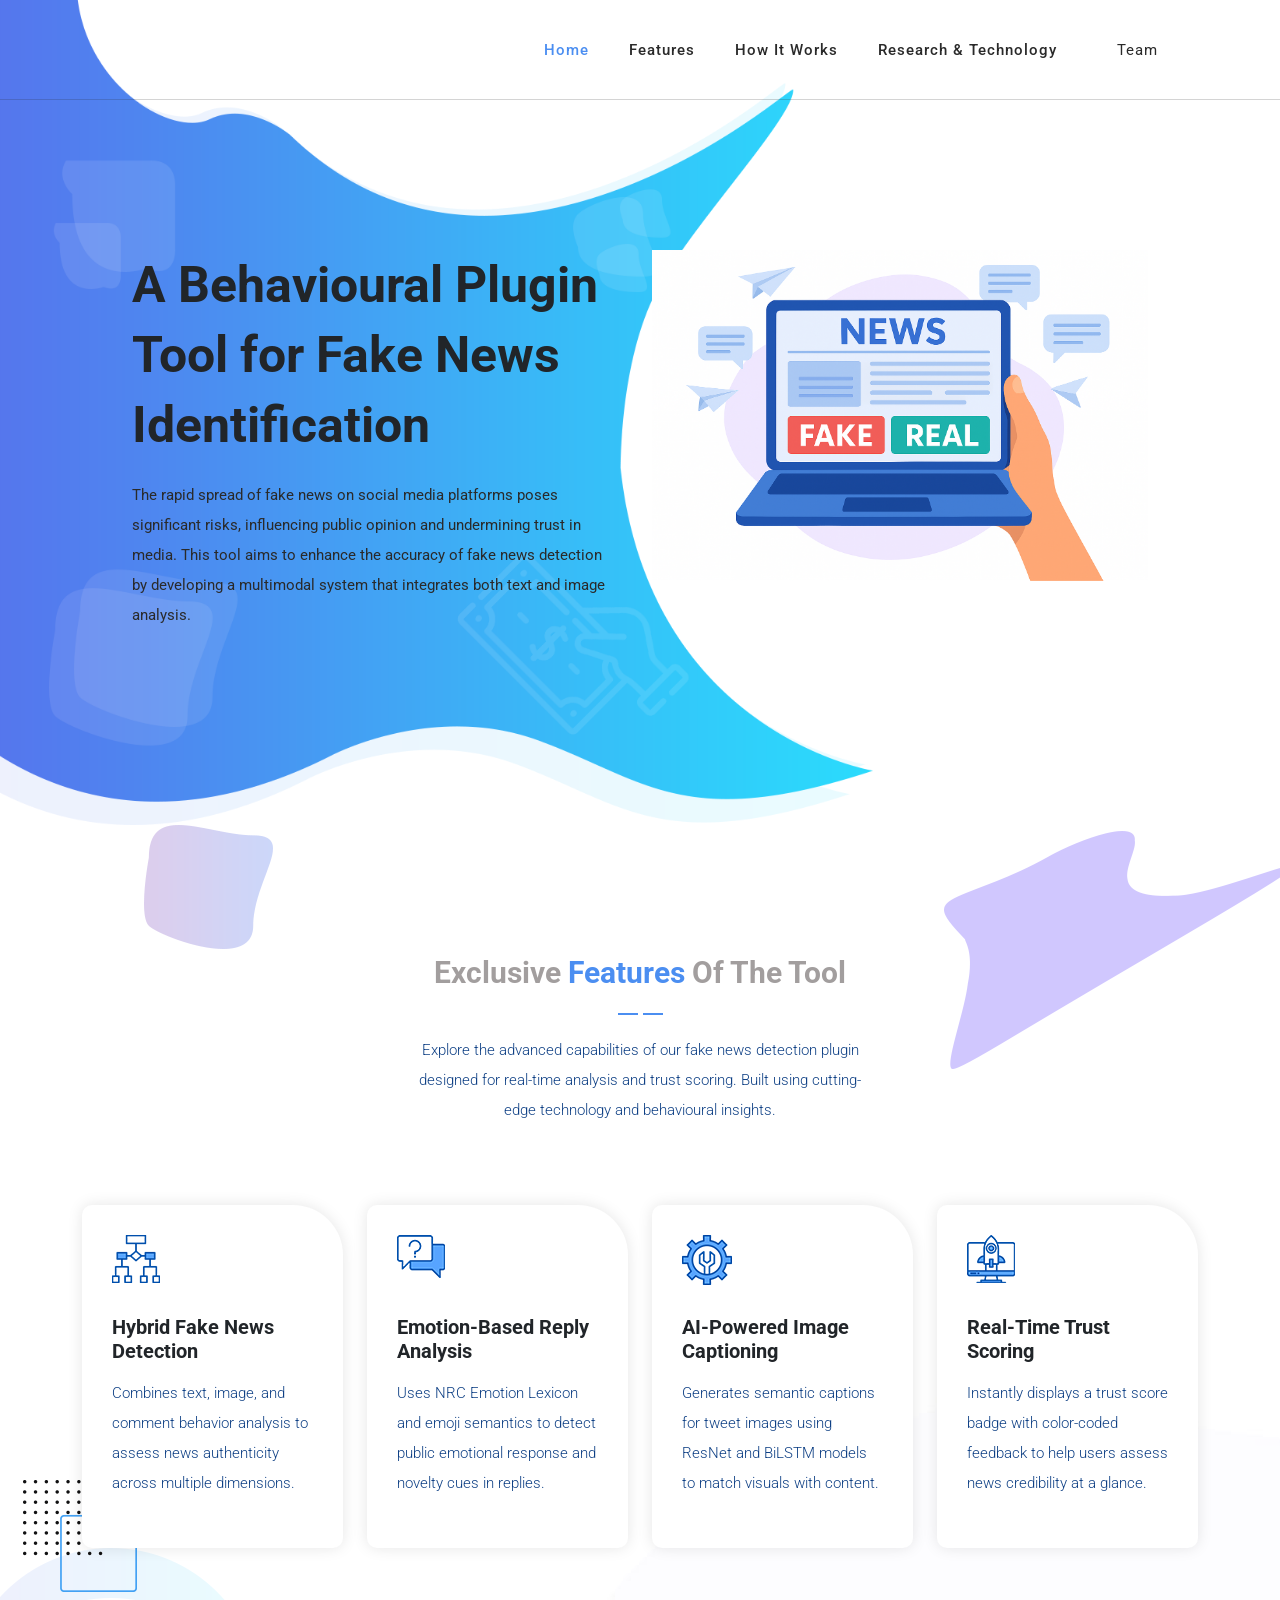
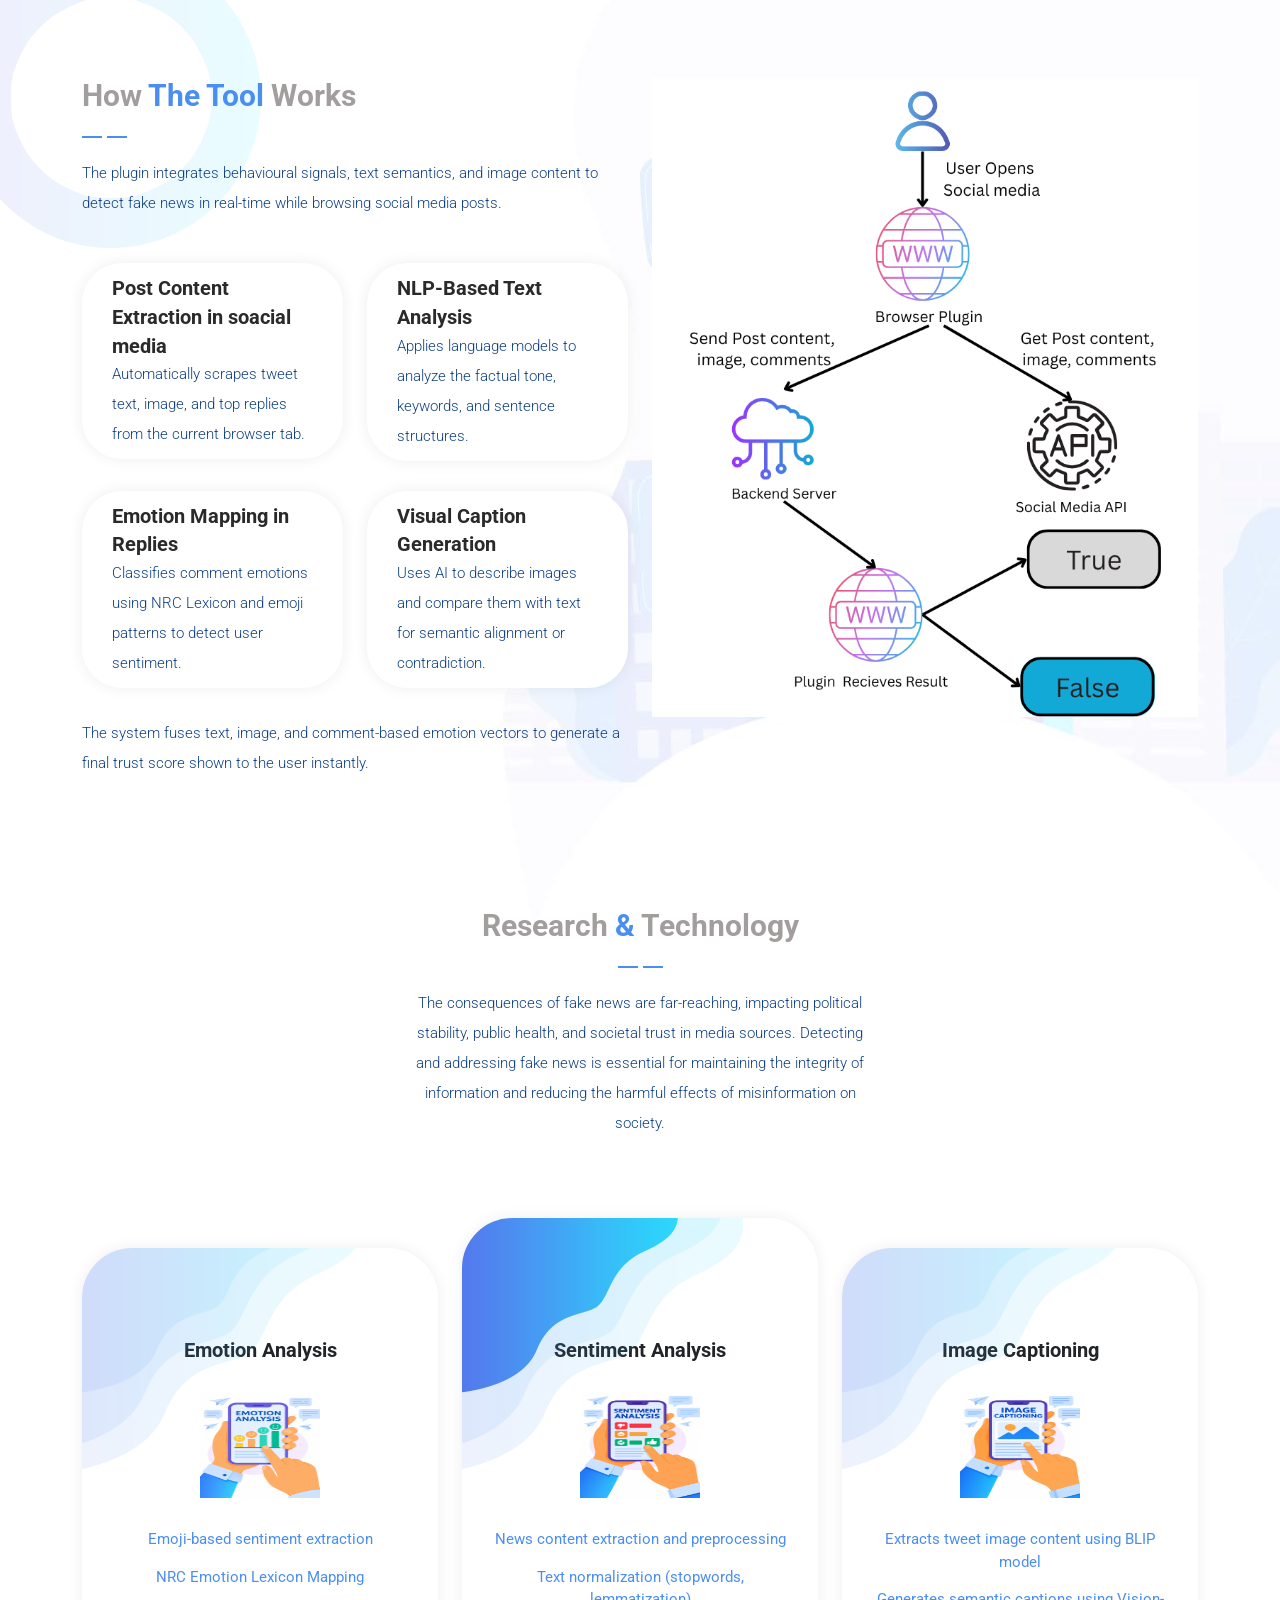
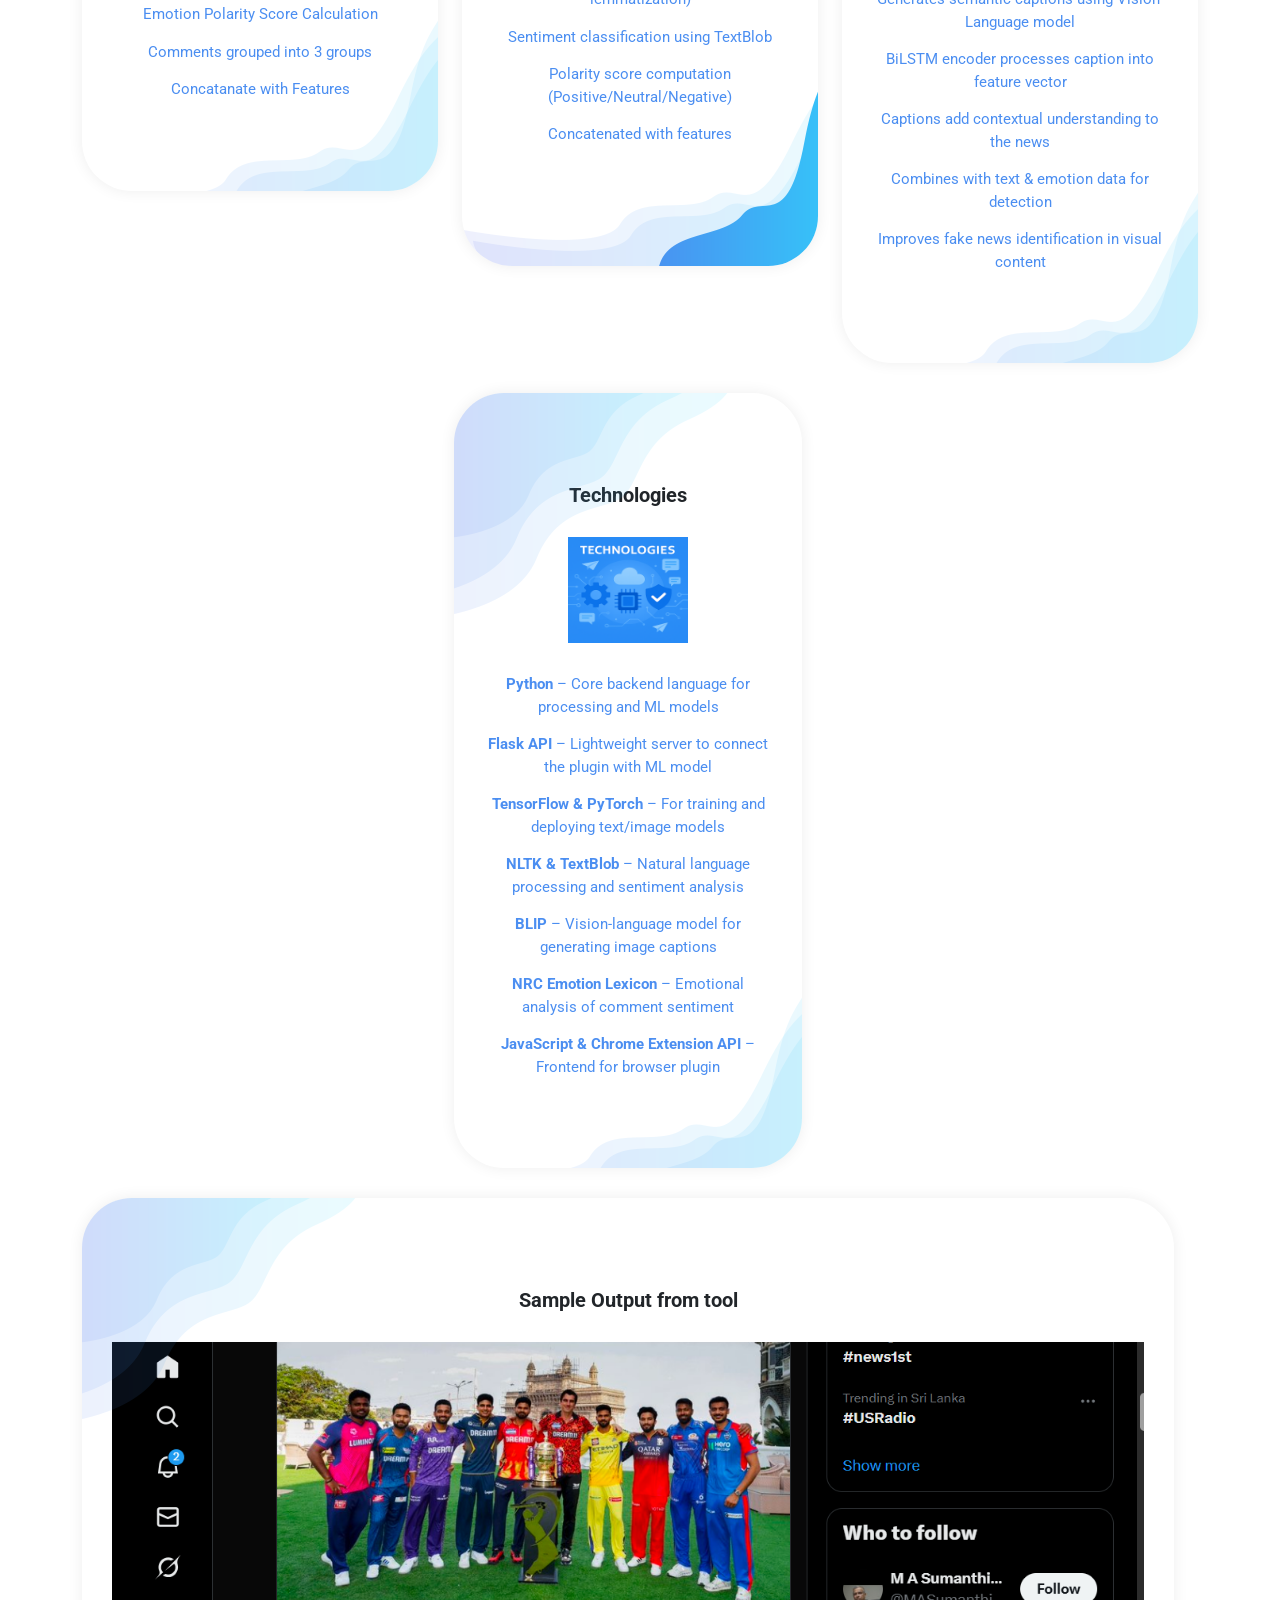
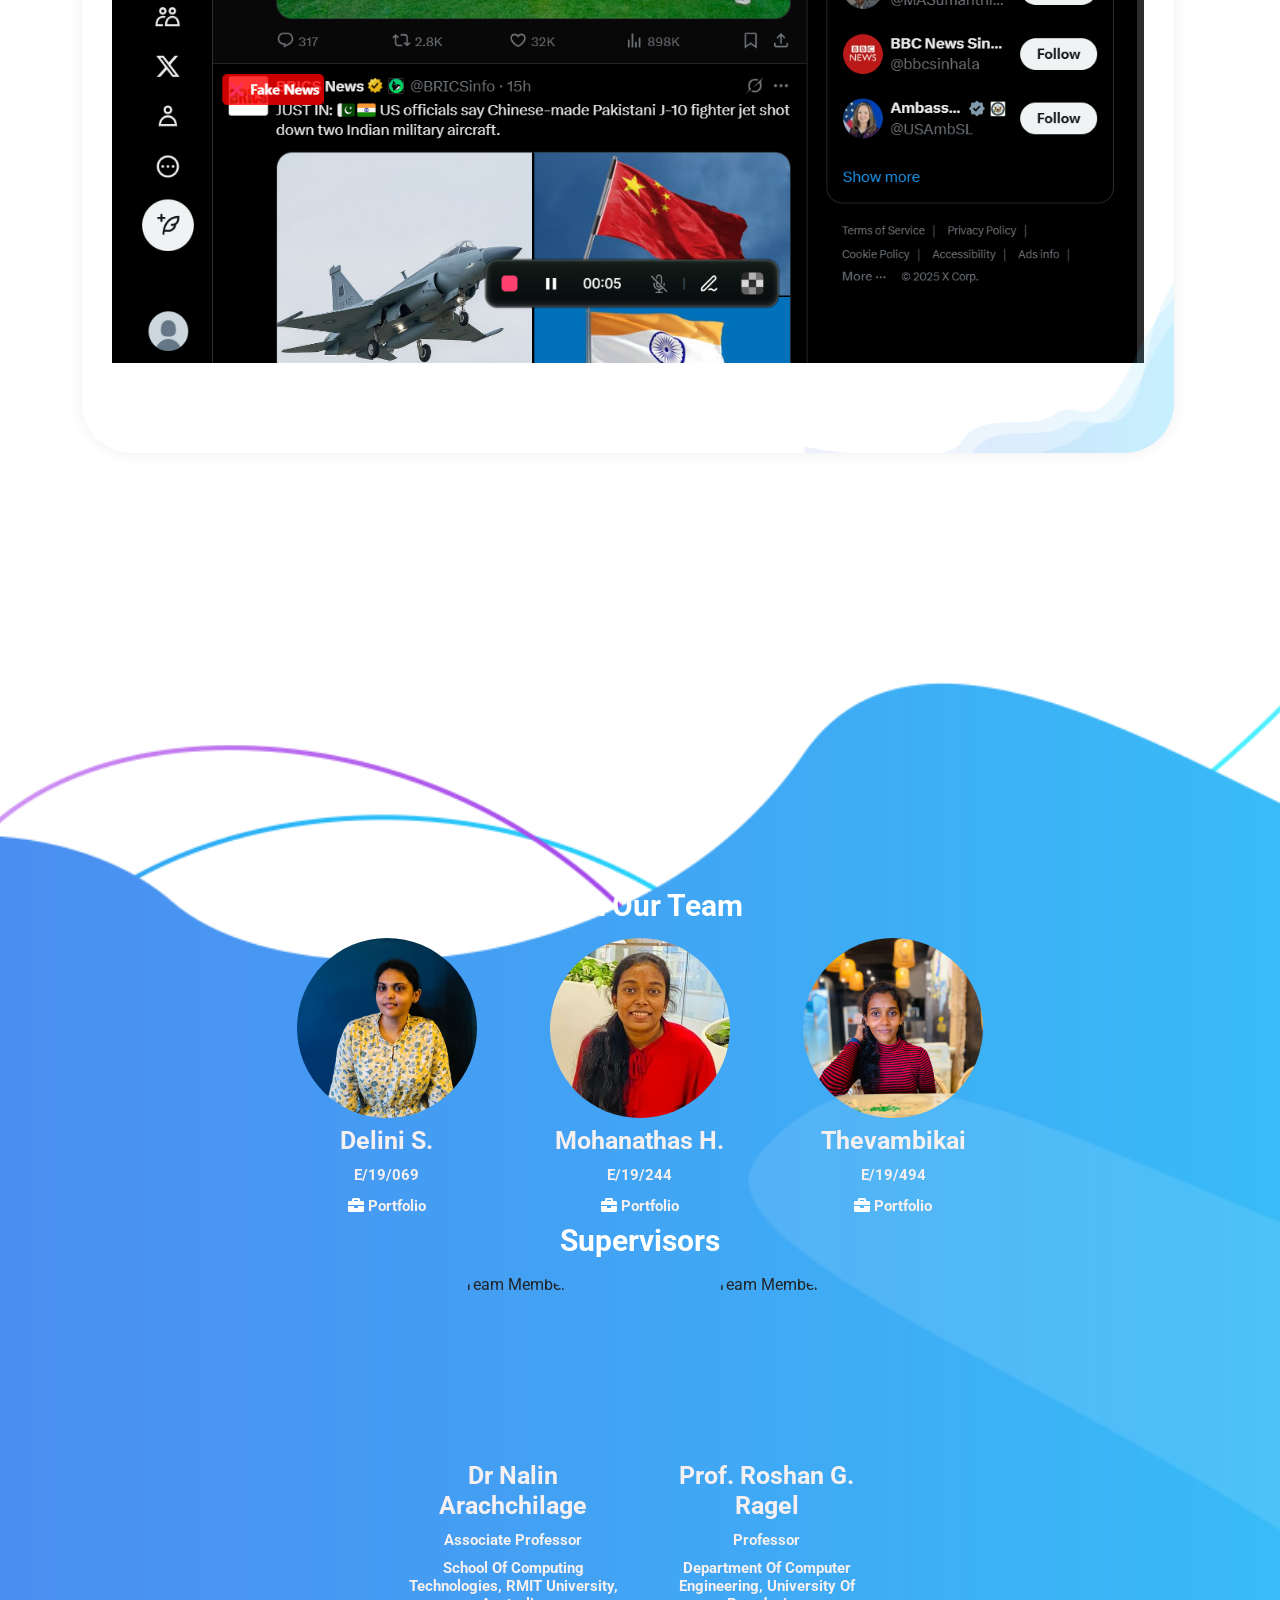
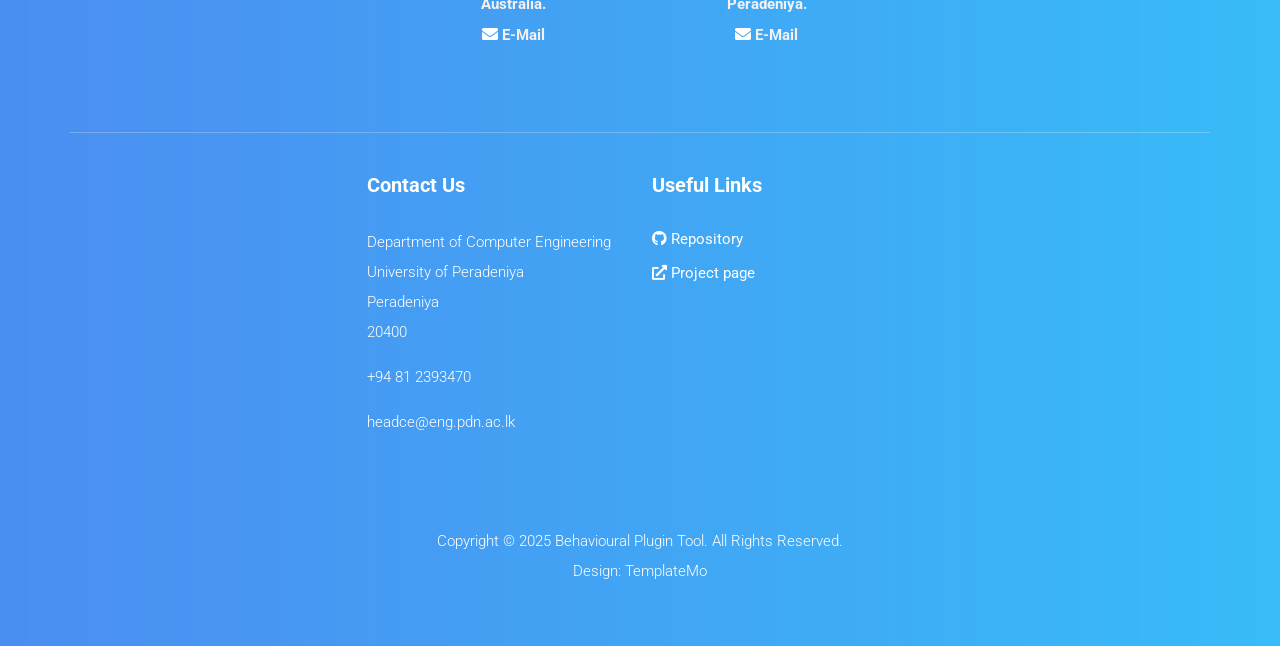
==== docs/index.html @ 7616ca50 "Update index.html" ====
<!DOCTYPE html>
<html lang="en">

<head>

  <meta charset="UTF-8">
  <meta name="viewport" content="width=device-width, initial-scale=1, shrink-to-fit=no">
  <meta name="description" content="">
  <meta name="author" content="">
  <link rel="preconnect" href="https://fonts.googleapis.com">
  <link rel="preconnect" href="https://fonts.gstatic.com" crossorigin>
  <link href="https://fonts.googleapis.com/css2?family=Roboto:wght@100;300;400;500;700;900&display=swap"
    rel="stylesheet">

  <title>Behavioural Plugin Tool</title>

  <!-- Bootstrap core CSS -->
  <link href="vendor/bootstrap/css/bootstrap.min.css" rel="stylesheet">

 

  <!-- Additional CSS Files -->
  <link rel="stylesheet" href="https://use.fontawesome.com/releases/v5.8.1/css/all.css"
    integrity="sha384-50oBUHEmvpQ+1lW4y57PTFmhCaXp0ML5d60M1M7uH2+nqUivzIebhndOJK28anvf" crossorigin="anonymous">
  <link rel="stylesheet" href="assets/css/templatemo-chain-app-dev.css">
  <link rel="stylesheet" href="assets/css/animated.css">
  <link rel="stylesheet" href="assets/css/owl.css">

</head>

<body>

  <!-- ***** Preloader Start ***** -->
  <div id="js-preloader" class="js-preloader">
    <div class="preloader-inner">
      <span class="dot"></span>
      <div class="dots">
        <span></span>
        <span></span>
        <span></span>
      </div>
    </div>
  </div>
  <!-- ***** Preloader End ***** -->

  <!-- ***** Header Area Start ***** -->
  <header class="header-area header-sticky wow slideInDown" data-wow-duration="0.75s" data-wow-delay="0s">
    <div class="container">
      <div class="row">
        <div class="col-12">
          <nav class="main-nav">

            <ul class="nav">
              <li class="scroll-to-section"><a href="#top" class="active">Home</a></li>
              <li class="scroll-to-section"><a href="#services">Features</a></li>
              <li class="scroll-to-section"><a href="#about">How It Works</a></li>
              <li class="scroll-to-section"><a href="#pricing">Research & Technology</a></li>
              <li class="scroll-to-section"><a href="#newsletter">Team</a></li>
              <!-- <li><div class="gradient-button"><a id="modal_trigger" href="#modal"><i class="fa fa-sign-in-alt"></i> Sign In Now</a></div></li>  -->
            </ul>
            <a class='menu-trigger'>
              <span>Menu</span>
            </a>
            <!-- ***** Menu End ***** -->
          </nav>
        </div>
      </div>
    </div>
  </header>
  <!-- ***** Header Area End ***** -->

  <div id="modal" class="popupContainer" style="display:none;">
    <div class="popupHeader">
      <span class="header_title">Login</span>
      <span class="modal_close"><i class="fa fa-times"></i></span>
    </div>

    <section class="popupBody">
      <!-- Social Login -->
      <div class="social_login">
        <div class="">
          <a href="#" class="social_box fb">
            <span class="icon"><i class="fab fa-facebook"></i></span>
            <span class="icon_title">Connect with Facebook</span>

          </a>

          <a href="#" class="social_box google">
            <span class="icon"><i class="fab fa-google-plus"></i></span>
            <span class="icon_title">Connect with Google</span>
          </a>
        </div>

        <div class="centeredText">
          <span>Or use your Email address</span>
        </div>

        <div class="action_btns">
          <div class="one_half"><a href="#" id="login_form" class="btn">Login</a></div>
          <div class="one_half last"><a href="#" id="register_form" class="btn">Sign up</a></div>
        </div>
      </div>

      <!-- Username & Password Login form -->
      <div class="user_login">
        <form>
          <label>Email / Username</label>
          <input type="text" />
          <br />

          <label>Password</label>
          <input type="password" />
          <br />

          <div class="checkbox">
            <input id="remember" type="checkbox" />
            <label for="remember">Remember me on this computer</label>
          </div>

          <div class="action_btns">
            <div class="one_half"><a href="#" class="btn back_btn"><i class="fa fa-angle-double-left"></i> Back</a>
            </div>
            <div class="one_half last"><a href="#" class="btn btn_red">Login</a></div>
          </div>
        </form>

        <a href="#" class="forgot_password">Forgot password?</a>
      </div>

      <!-- Register Form -->
      <div class="user_register">
        <form>
          <label>Full Name</label>
          <input type="text" />
          <br />

          <label>Email Address</label>
          <input type="email" />
          <br />

          <label>Password</label>
          <input type="password" />
          <br />

          <div class="checkbox">
            <input id="send_updates" type="checkbox" />
            <label for="send_updates">Send me occasional email updates</label>
          </div>

          <div class="action_btns">
            <div class="one_half"><a href="#" class="btn back_btn"><i class="fa fa-angle-double-left"></i> Back</a>
            </div>
            <div class="one_half last"><a href="#" class="btn btn_red">Register</a></div>
          </div>
        </form>
      </div>
    </section>
  </div>

  <div class="main-banner wow fadeIn" id="top" data-wow-duration="1s" data-wow-delay="0.5s">
    <div class="container">
      <div class="row">
        <div class="col-lg-12">
          <div class="row">
            <div class="col-lg-6 align-self-center">
              <div class="left-content show-up header-text wow fadeInLeft" data-wow-duration="1s" data-wow-delay="1s">
                <div class="row">
                  <div class="col-lg-12">
                    <h2>A Behavioural Plugin Tool for Fake News Identification </h2>
                    <p>The rapid spread of fake news on social media platforms poses significant risks,
                      influencing public opinion and undermining trust in media. This tool aims
                      to enhance the accuracy of fake news detection by developing a multimodal
                      system that integrates both text and image analysis.</p>
                  </div>
                  <div class="col-lg-12">
                    
                  </div>
                </div>
              </div>
            </div>
            <div class="col-lg-6">
              <div class="right-image wow fadeInRight" data-wow-duration="1s" data-wow-delay="0.5s">
                <img src="assets/images/fakenews.png" alt="">
              </div>
            </div>
          </div>
        </div>
      </div>
    </div>
  </div>

  <div id="services" class="services section">
    <div class="container">
      <div class="row">
        <div class="col-lg-8 offset-lg-2">
          <div class="section-heading  wow fadeInDown" data-wow-duration="1s" data-wow-delay="0.5s">
            <h4>Exclusive <em> Features</em> of the tool</h4>
            <img src="assets/images/heading-line-dec.png" alt="">
            <p>Explore the advanced capabilities of our fake news detection plugin designed for real-time analysis and
              trust scoring. Built using cutting-edge technology and behavioural insights.</p>
          </div>
        </div>
      </div>
    </div>
    <div class="container">
      <div class="row">
        <div class="col-lg-3">
          <div class="service-item third-service">
            <div class="icon"></div>
            <h4>Hybrid Fake News Detection</h4>
            <p>Combines text, image, and comment behavior analysis to assess news authenticity across multiple
              dimensions.</p>
            <div class="text-button">
            </div>
          </div>
        </div>
        <div class="col-lg-3">
          <div class="service-item fourth-service">
            <div class="icon"></div>
            <h4>Emotion-Based Reply Analysis</h4>
            <p>Uses NRC Emotion Lexicon and emoji semantics to detect public emotional response and novelty cues in
              replies.</p>
            <div class="text-button">
              <!-- <a href="#">Read More <i class="fa fa-arrow-right"></i></a> -->
            </div>
          </div>
        </div>
        <div class="col-lg-3">
          <div class="service-item first-service">
            <div class="icon"></div>
            <h4>AI-Powered Image Captioning</h4>
            <p>Generates semantic captions for tweet images using ResNet and BiLSTM models to match visuals with
              content.</p>
            <div class="text-button">
              <!-- <a href="#">Read More <i class="fa fa-arrow-right"></i></a> -->
            </div>
          </div>
        </div>
        <div class="col-lg-3">
          <div class="service-item second-service">
            <div class="icon"></div>
            <h4>Real-Time Trust Scoring</h4>
            <p>Instantly displays a trust score badge with color-coded feedback to help users assess news credibility at
              a glance.</p>
            <div class="text-button">
              <!-- <a href="#">Read More <i class="fa fa-arrow-right"></i></a> -->
            </div>
          </div>
        </div>
      </div>
    </div>
  </div>

  <div id="about" class="about-us section">
    <div class="container">
      <div class="row">
        <div class="col-lg-6 align-self-center">
          <div class="section-heading">
            <h4>How <em>the tool</em> works</h4>
            <img src="assets/images/heading-line-dec.png" alt="">
            <p>The plugin integrates behavioural signals, text semantics, and image content to detect fake news in
              real-time while browsing social media posts.</p>
          </div>
          <div class="row">
            <div class="col-lg-6">
              <div class="box-item">
                <h4><a href="#">Post Content Extraction in soacial media</a></h4>
                <p>Automatically scrapes tweet text, image, and top replies from the current browser tab.</p>
              </div>
            </div>
            <div class="col-lg-6">
              <div class="box-item">
                <h4><a href="#">NLP-Based Text Analysis</a></h4>
                <p>Applies language models to analyze the factual tone, keywords, and sentence structures.</p>
              </div>
            </div>
            <div class="col-lg-6">
              <div class="box-item">
                <h4><a href="#">Emotion Mapping in Replies</a></h4>
                <p>Classifies comment emotions using NRC Lexicon and emoji patterns to detect user sentiment.</p>
              </div>
            </div>
            <div class="col-lg-6">
              <div class="box-item">
                <h4><a href="#">Visual Caption Generation</a></h4>
                <p>Uses AI to describe images and compare them with text for semantic alignment or contradiction.</p>
              </div>
            </div>
            <div class="col-lg-12">
              <p>The system fuses text, image, and comment-based emotion vectors to generate a final trust score shown
                to the user instantly.</p>

            </div>
          </div>
        </div>
        <div class="col-lg-6">
          <div class="right-image">
            <img src="assets/images/plugin flow.png" alt="">
          </div>
        </div>
      </div>
    </div>
  </div>

  <!-- <div id="clients" class="the-clients">
    <div class="container">
      <div class="row">
        <div class="col-lg-8 offset-lg-2">
          <div class="section-heading">
            <h4>Check What <em>The Clients Say</em> About Our App Dev</h4>
            <img src="assets/images/heading-line-dec.png" alt="">
            <p>Lorem ipsum dolor sit amet, consectetur adipiscing elit, sed do eismod tempor incididunt ut labore et
              dolore magna.</p>
          </div>
        </div>
        <div class="col-lg-12">
          <div class="naccs">
            <div class="grid">
              <div class="row">
                <div class="col-lg-7 align-self-center">
                  <div class="menu">
                    <div class="first-thumb active">
                      <div class="thumb">
                        <div class="row">
                          <div class="col-lg-4 col-sm-4 col-12">
                            <h4>David Martino Co</h4>
                            <span class="date">30 November 2021</span>
                          </div>
                          <div class="col-lg-4 col-sm-4 d-none d-sm-block">
                            <span class="category">Financial Apps</span>
                          </div>
                          <div class="col-lg-4 col-sm-4 col-12">
                            <i class="fa fa-star"></i>
                            <i class="fa fa-star"></i>
                            <i class="fa fa-star"></i>
                            <i class="fa fa-star"></i>
                            <i class="fa fa-star"></i>
                            <span class="rating">4.8</span>
                          </div>
                        </div>
                      </div>
                    </div>
                    <div>
                      <div class="thumb">
                        <div class="row">
                          <div class="col-lg-4 col-sm-4 col-12">
                            <h4>Jake Harris Nyo</h4>
                            <span class="date">29 November 2021</span>
                          </div>
                          <div class="col-lg-4 col-sm-4 d-none d-sm-block">
                            <span class="category">Digital Business</span>
                          </div>
                          <div class="col-lg-4 col-sm-4 col-12">
                            <i class="fa fa-star"></i>
                            <i class="fa fa-star"></i>
                            <i class="fa fa-star"></i>
                            <i class="fa fa-star"></i>
                            <i class="fa fa-star"></i>
                            <span class="rating">4.5</span>
                          </div>
                        </div>
                      </div>
                    </div>
                    <div>
                      <div class="thumb">
                        <div class="row">
                          <div class="col-lg-4 col-sm-4 col-12">
                            <h4>May Catherina</h4>
                            <span class="date">27 November 2021</span>
                          </div>
                          <div class="col-lg-4 col-sm-4 d-none d-sm-block">
                            <span class="category">Business &amp; Economics</span>
                          </div>
                          <div class="col-lg-4 col-sm-4 col-12">
                            <i class="fa fa-star"></i>
                            <i class="fa fa-star"></i>
                            <i class="fa fa-star"></i>
                            <i class="fa fa-star"></i>
                            <i class="fa fa-star"></i>
                            <span class="rating">4.7</span>
                          </div>
                        </div>
                      </div>
                    </div>
                    <div>
                      <div class="thumb">
                        <div class="row">
                          <div class="col-lg-4 col-sm-4 col-12">
                            <h4>Random User</h4>
                            <span class="date">24 November 2021</span>
                          </div>
                          <div class="col-lg-4 col-sm-4 d-none d-sm-block">
                            <span class="category">New App Ecosystem</span>
                          </div>
                          <div class="col-lg-4 col-sm-4 col-12">
                            <i class="fa fa-star"></i>
                            <i class="fa fa-star"></i>
                            <i class="fa fa-star"></i>
                            <i class="fa fa-star"></i>
                            <i class="fa fa-star"></i>
                            <span class="rating">3.9</span>
                          </div>
                        </div>
                      </div>
                    </div>
                    <div class="last-thumb">
                      <div class="thumb">
                        <div class="row">
                          <div class="col-lg-4 col-sm-4 col-12">
                            <h4>Mark Amber Do</h4>
                            <span class="date">21 November 2021</span>
                          </div>
                          <div class="col-lg-4 col-sm-4 d-none d-sm-block">
                            <span class="category">Web Development</span>
                          </div>
                          <div class="col-lg-4 col-sm-4 col-12">
                            <i class="fa fa-star"></i>
                            <i class="fa fa-star"></i>
                            <i class="fa fa-star"></i>
                            <i class="fa fa-star"></i>
                            <i class="fa fa-star"></i>
                            <span class="rating">4.3</span>
                          </div>
                        </div>
                      </div>
                    </div>
                  </div>
                </div>
                <div class="col-lg-5">
                  <ul class="nacc">
                    <li class="active">
                      <div>
                        <div class="thumb">
                          <div class="row">
                            <div class="col-lg-12">
                              <div class="client-content">
                                <img src="assets/images/quote.png" alt="">
                                <p>“Lorem ipsum dolor sit amet, consectetur adpiscing elit, sed do eismod tempor idunte
                                  ut labore et dolore magna aliqua darwin kengan
                                  lorem ipsum dolor sit amet, consectetur picing elit massive big blasta.”</p>
                              </div>
                              <div class="down-content">
                                <img src="assets/images/client-image.jpg" alt="">
                                <div class="right-content">
                                  <h4>David Martino</h4>
                                  <span>CEO of David Company</span>
                                </div>
                              </div>
                            </div>
                          </div>
                        </div>
                      </div>
                    </li>
                    <li>
                      <div>
                        <div class="thumb">
                          <div class="row">
                            <div class="col-lg-12">
                              <div class="client-content">
                                <img src="assets/images/quote.png" alt="">
                                <p>“CTO, Lorem ipsum dolor sit amet, consectetur adpiscing elit, sed do eismod tempor
                                  idunte ut labore et dolore magna aliqua darwin kengan
                                  lorem ipsum dolor sit amet, consectetur picing elit massive big blasta.”</p>
                              </div>
                              <div class="down-content">
                                <img src="assets/images/client-image.jpg" alt="">
                                <div class="right-content">
                                  <h4>Jake H. Nyo</h4>
                                  <span>CTO of Digital Company</span>
                                </div>
                              </div>
                            </div>
                          </div>
                        </div>
                      </div>
                    </li>
                    <li>
                      <div>
                        <div class="thumb">
                          <div class="row">
                            <div class="col-lg-12">
                              <div class="client-content">
                                <img src="assets/images/quote.png" alt="">
                                <p>“May, Lorem ipsum dolor sit amet, consectetur adpiscing elit, sed do eismod tempor
                                  idunte ut labore et dolore magna aliqua darwin kengan
                                  lorem ipsum dolor sit amet, consectetur picing elit massive big blasta.”</p>
                              </div>
                              <div class="down-content">
                                <img src="assets/images/client-image.jpg" alt="">
                                <div class="right-content">
                                  <h4>May C.</h4>
                                  <span>Founder of Catherina Co.</span>
                                </div>
                              </div>
                            </div>
                          </div>
                        </div>
                      </div>
                    </li>
                    <li>
                      <div>
                        <div class="thumb">
                          <div class="row">
                            <div class="col-lg-12">
                              <div class="client-content">
                                <img src="assets/images/quote.png" alt="">
                                <p>“Lorem ipsum dolor sit amet, consectetur adpiscing elit, sed do eismod tempor idunte
                                  ut labore et dolore magna aliqua darwin kengan
                                  lorem ipsum dolor sit amet, consectetur picing elit massive big blasta.”</p>
                              </div>
                              <div class="down-content">
                                <img src="assets/images/client-image.jpg" alt="">
                                <div class="right-content">
                                  <h4>Random Staff</h4>
                                  <span>Manager, Digital Company</span>
                                </div>
                              </div>
                            </div>
                          </div>
                        </div>
                      </div>
                    </li>
                    <li>
                      <div>
                        <div class="thumb">
                          <div class="row">
                            <div class="col-lg-12">
                              <div class="client-content">
                                <img src="assets/images/quote.png" alt="">
                                <p>“Mark, Lorem ipsum dolor sit amet, consectetur adpiscing elit, sed do eismod tempor
                                  idunte ut labore et dolore magna aliqua darwin kengan
                                  lorem ipsum dolor sit amet, consectetur picing elit massive big blasta.”</p>
                              </div>
                              <div class="down-content">
                                <img src="assets/images/client-image.jpg" alt="">
                                <div class="right-content">
                                  <h4>Mark Am</h4>
                                  <span>CTO, Amber Do Company</span>
                                </div>
                              </div>
                            </div>
                          </div>
                        </div>
                      </div>
                    </li>
                  </ul>
                </div>
              </div>
            </div>
          </div>
        </div>
      </div>
    </div>
  </div> -->

  <div id="pricing" class="pricing-tables">
    <div class="container">
      <div class="row">
        <div class="col-lg-8 offset-lg-2">
          <div class="section-heading">
            <h4>Research <em>&</em> technology</h4>
            <img src="assets/images/heading-line-dec.png" alt="">
            <p>The consequences of fake news are far-reaching, impacting 
political stability, public health, and societal trust in media sources. Detecting 
and addressing fake news is essential for maintaining the integrity of 
information and reducing the harmful effects of misinformation on society. </p>
          </div>
        </div>
        <div class="col-lg-4">
          <div class="pricing-item-regular">
            <h4>Emotion Analysis</h4>
            <div class="icon">
              <img src="assets/images/emotion.png" alt="">
            </div>
            <ul>
              <li>Emoji-based sentiment extraction</li>
              <li>NRC Emotion Lexicon Mapping</li>
              <li>Emotion Polarity Score Calculation</li>
              <li>Comments grouped into 3 groups</li>
              <li>Concatanate with Features</li>
            </ul>
          </div>
        </div>
        <div class="col-lg-4">
          <div class="pricing-item-pro">
            <h4>Sentiment Analysis</h4>
            <div class="icon">
              <img src="assets/images/sentiment.png" alt="">
            </div>
            <ul>
              <li>News content extraction and preprocessing</li>
              <li>Text normalization (stopwords, lemmatization)</li>
              <li>Sentiment classification using TextBlob</li>
              <li>Polarity score computation (Positive/Neutral/Negative)</li>
              <li>Concatenated with features</li>
            </ul>
          </div>
        </div>
        <div class="col-lg-4">
          <div class="pricing-item-regular">
            <h4>Image Captioning</h4>
            <div class="icon">
              <img src="assets/images/caption.png" alt="">
            </div>
            <ul>
              <li>Extracts tweet image content using BLIP model</li>
              <li>Generates semantic captions using Vision-Language model</li>
              <li>BiLSTM encoder processes caption into feature vector</li>
              <li>Captions add contextual understanding to the news</li>
              <li>Combines with text & emotion data for detection</li>
              <li>Improves fake news identification in visual content</li>
            </ul>
          </div>
        </div>
        <div class="row justify-content-center">
          <div class="col-lg-4 col-md-6">
            <div class="pricing-item-regular">
              <h4>Technologies</h4>
              <div class="icon">
                <img src="assets/images/generate an image fo.png" alt="">
              </div>
              <ul>
                <li><strong>Python</strong> – Core backend language for processing and ML models</li>
                <li><strong>Flask API</strong> – Lightweight server to connect the plugin with ML model</li>
                <li><strong>TensorFlow & PyTorch</strong> – For training and deploying text/image models</li>
                <li><strong>NLTK & TextBlob</strong> – Natural language processing and sentiment analysis</li>
                <li><strong>BLIP</strong> – Vision-language model for generating image captions</li>
                <li><strong>NRC Emotion Lexicon</strong> – Emotional analysis of comment sentiment</li>
                <li><strong>JavaScript & Chrome Extension API</strong> – Frontend for browser plugin</li>
              </ul>
            </div>
          </div>
        </div>
        <div class="row justify-content-center">
          <div class="width: fit-content;">
            <div class="pricing-item-regular">
              <h4>Sample Output from tool</h4>
              <div>
                <img src="assets/images/sample.png" alt="">
              </div>
            </div>
          </div>
        </div>
      </div>
    </div>
  </div>

  <footer id="newsletter">
    <div class="container">
      <div class="row">
        <div class="col-lg-8 offset-lg-2">
          <div class="section-heading">
            <h4>Meet our team</h4>
            <div class="row justify-content-center text-center">
              <div class="col-lg-4 text-center">
                <img src="assets/images/delini.jpg" alt="Team Member 1" class="rounded-circle mb-2" style="width: 180px; height: 180px; object-fit: cover; display: block; margin: 0 auto;">
                <h5>Delini S.</h5>
                <h6>E/19/069</h6>
                <a href="https://www.thecn.com/HM1000" target="_blank"><i class="fas fa-briefcase" style="color: white;"></i> <span>Portfolio</span></a>
              </div>
              <div class="col-lg-4">
                <img src="assets/images/hamsi.jpg" alt="Team Member 2" class="rounded-circle mb-2" style="width: 180px; height: 180px; object-fit: cover; display: block; margin: 0 auto;">
                <h5>Mohanathas H.</h5>
                <h6>E/19/244</h6>
                <a href="https://www.thecn.com/SD1563" target="_blank"><i class="fas fa-briefcase" style="color: white;"></i> <span>Portfolio</span></a>
              </div>
              <div class="col-lg-4">
                <img src="assets/images/thevi.jpg" alt="Team Member 3" class="rounded-circle mb-2" style="width: 180px; height: 180px; object-fit: cover; display: block; margin: 0 auto;">
                <h5>Thevambikai</h5>
                <h6>E/19/494</h6>
                <a href="https://www.thecn.com/TT2677" target="_blank"><i class="fas fa-briefcase" style="color: white;"></i> <span>Portfolio</span></a>
              </div>
            </div>
            
            <h4>Supervisors</h4>
            <div class="row justify-content-center text-center">
              <div class="col-lg-4">
                <img src="assets/images/nalinsir.jpg" alt="Team Member 2" class="rounded-circle mb-2" style="width: 180px; height: 180px; object-fit: cover; display: block; margin: 0 auto;">
                <h5>Dr Nalin Arachchilage</h5>
                <h6>Associate Professor</h6>
                <h6>School of Computing Technologies, RMIT University, Australia. </h6>
                <a href="nalin.arachchilage@rmit.edu.au" target="_blank"><i class="fas fa-envelope" style="color: white;"></i> <span>E-mail</span></a>
              </div>
              <div class="col-lg-4 text-center">
                <img src="assets/images/roshan-ragel-sir.jpg" alt="Team Member 1" class="rounded-circle mb-2" style="width: 180px; height: 180px; object-fit: cover; display: block; margin: 0 auto;">
                <h5>Prof. Roshan G. Ragel</h5>
                <h6>Professor</h6>
                <h6>Department of Computer Engineering, University of Peradeniya.</h6>
                <a href="roshanr@eng.pdn.ac.lk" target="_blank"><i class="fas fa-envelope" style="color: white;"></i> <span>E-mail</span></a>
              </div>
            </div>


          </div>
        </div>
      <hr style="border-top: 1px solid #fff; margin: 40px 0;"> 
      </div>
      <div class="row justify-content-center">
        <div class="col-lg-3 col-md-6 mb-4">
          <div class="footer-widget">
            <h4>Contact Us</h4>
            <p>Department of Computer Engineering<br>
              University of Peradeniya<br>
              Peradeniya<br>20400</p>
            <p><a href="#"> +94 81 2393470</a></p>
            <p><a href="#">headce@eng.pdn.ac.lk</a></p>
          </div>
        </div>
        
        <div class="col-lg-3 col-md-6 mb-4">
          <div class="footer-widget">
            <h4>Useful Links</h4>
            <ul>
              <li><a href="https://github.com/cepdnaclk/e19-4yp-A-Behavioural-Plugin-Tool-For-Fake-News-Identification"><i class="fab fa-github"></i> Repository</a></li>
              <li><a href="https://projects.ce.pdn.ac.lk/4yp/e19/A-Behavioural-Plugin-Tool-For-Fake-News-Identification/"><i class="fas fa-external-link-alt"></i> Project page</a></li>
            </ul>
          </div>
        </div>
        <div class="col-lg-12">
          <div class="copyright-text">
            <p>Copyright © 2025 Behavioural Plugin Tool. All Rights Reserved.
              <br>Design: <a href="https://templatemo.com/" target="_blank" title="css templates">TemplateMo</a>
            </p>
          </div>
        </div>
      </div>
    </div>
  </footer>


  <!-- Scripts -->
  <script src="vendor/jquery/jquery.min.js"></script>
  <script src="vendor/bootstrap/js/bootstrap.bundle.min.js"></script>
  <script src="assets/js/owl-carousel.js"></script>
  <script src="assets/js/animation.js"></script>
  <script src="assets/js/imagesloaded.js"></script>
  <script src="assets/js/popup.js"></script>
  <script src="assets/js/custom.js"></script>
</body>

</html>
---- docs/assets/css/templatemo-chain-app-dev.css ----
/*

TemplateMo 570 Chain App Dev

https://templatemo.com/tm-570-chain-app-dev

*/

/* ---------------------------------------------
Table of contents
------------------------------------------------
01. font & reset css
02. reset
03. global styles
04. header
05. banner
06. features
07. testimonials
08. contact
09. footer
10. preloader
11. search
12. portfolio

--------------------------------------------- */
/* 
---------------------------------------------
font & reset css
--------------------------------------------- 
*/
/* 
---------------------------------------------
reset
--------------------------------------------- 
*/
html, body, div, span, applet, object, iframe, h1, h2, h3, h4, h5, h6, p, blockquote, div
pre, a, abbr, acronym, address, big, cite, code, del, dfn, em, font, img, ins, kbd, q,
s, samp, small, strike, strong, sub, sup, tt, var, b, u, i, center, dl, dt, dd, ol, ul, li,
figure, header, nav, section, article, aside, footer, figcaption {
  margin: 0;
  padding: 0;
  border: 0;
  outline: 0;
}

/* clear fix */
.grid:after {
  content: '';
  display: block;
  clear: both;
}

/* ---- .grid-item ---- */

.grid-sizer,
.grid-item {
  width: 50%;
}

.grid-item {
  float: left;
}

.grid-item img {
  display: block;
  max-width: 100%;
}

.clearfix:after {
  content: ".";
  display: block;
  clear: both;
  visibility: hidden;
  line-height: 0;
  height: 0;
}

.clearfix {
  display: inline-block;
}

html[xmlns] .clearfix {
  display: block;
}

* html .clearfix {
  height: 1%;
}

ul, li {
  padding: 0;
  margin: 0;
  list-style: none;
}

header, nav, section, article, aside, footer, hgroup {
  display: block;
}

* {
  box-sizing: border-box;
}

html, body {
  font-family: 'Roboto', sans-serif;
  font-weight: 400;
  background-color: #fff;
  -ms-text-size-adjust: 100%;
  -webkit-font-smoothing: antialiased;
  -moz-osx-font-smoothing: grayscale;
}

a {
  text-decoration: none !important;
}

h1, h2, h3, h4, h5, h6 {
  margin-top: 0px;
  margin-bottom: 0px;
}

ul {
  margin-bottom: 0px;
}

p {
  font-size: 15px;
  line-height: 30px;
  font-weight: 300;
  color: #0f4085;
}

img {
  width: 100%;
  overflow: hidden;
}

/* 
---------------------------------------------
global styles
--------------------------------------------- 
*/
html,
body {
  background: #fff;
  font-family: 'Roboto', sans-serif;
}

::selection {
  background: #4b8ef1;
  color: #fff !important;
}

::-moz-selection {
  background: #4b8ef1;
  color: #fff !important;
}

@media (max-width: 991px) {
  html, body {
    overflow-x: hidden;
  }
  .mobile-top-fix {
    margin-top: 30px;
    margin-bottom: 0px;
  }
  .mobile-bottom-fix {
    margin-bottom: 30px;
  }
  .mobile-bottom-fix-big {
    margin-bottom: 60px;
  }
}

.section-heading {
  position: relative;
  z-index: 2;
}

.section-heading h4 {
  color: #a29e9e;
  font-size: 30px;
  font-weight: 700;
  text-transform: capitalize;
  margin-bottom: 10px;
}
.section-heading h5 {
  color: #f6f0f0;
  font-size: 25px;
  font-weight: 700;
  text-transform: capitalize;
  margin-bottom: 10px;
}

.section-heading h6 {
  color: #f6f0f0;
  font-size: 15px;
  font-weight: 700;
  text-transform: capitalize;
  margin-bottom: 10px;
}

.section-heading span {
  color: #f6f0f0;
  font-size: 15px;
  font-weight: 700;
  text-transform: capitalize;
  margin-bottom: 10px;
}

.section-heading h4 em {
  font-style: normal;
  color: #4b8ef1;
}

.section-heading img {
  width: 45px;
  height: 2px;
}

.section-heading p {
  margin-top: 10px;
}

.show-up {
  position: relative;
  z-index: 2;
}

.white-button a {
  display: inline-block !important;
  padding: 10px 20px !important;
  color: #4b8ef1 !important;
  text-transform: capitalize;
  font-size: 15px;
  background-color: #fff;
  border-radius: 23px;
  font-weight: 500 !important;
  letter-spacing: 0.3px !important;
  transition: all .5s;
}

.white-button a i {
  margin-left: 5px;
  font-size: 18px;
}

.white-button a:hover {
  background-color: #4b8ef1;
  color: #fff !important;
}

.text-button a {
  font-size: 15px;
}

.text-button a i {
  margin-left: 5px;
  font-size: 14px;
  transition: all .3s;
}

.text-button a:hover i {
  margin-left: 8px;
}

.gradient-button a {
  display: inline-block !important;
  padding: 10px 20px !important;
  color: #fff !important;
  text-transform: capitalize;
  font-size: 15px;
  background: rgb(19,175,240);
  background: linear-gradient(105deg, rgba(91,104,235,1) 0%, rgba(40,225,253,1) 100%);
  border-radius: 23px;
  font-weight: 500 !important;
  letter-spacing: 0.3px !important;
  transition: all .5s;
}

.gradient-button a:hover {
  color: #fff !important;
  background: rgb(19,175,240);
  background: linear-gradient(105deg, rgba(91,104,235,1) 0%, rgba(40,225,253,1) 100%);
}

.border-button a {
  display: inline-block !important;
  padding: 10px 20px !important;
  color: #4b8ef1 !important;
  border: 1px solid #4b8ef1;
  text-transform: capitalize;
  font-size: 15px;
  display: inline-block;
  background-color: #fff;
  border-radius: 23px;
  font-weight: 500 !important;
  letter-spacing: 0.3px !important;
  transition: all .5s;
}

.border-button a:hover {
  background-color: #4b8ef1;
  color: #fff !important;
}


/* 
---------------------------------------------
header
--------------------------------------------- 
*/

.background-header {
  background-color: #fff !important;
  height: 80px!important;
  border-bottom: none !important;
  position: fixed!important;
  top: 0px;
  left: 0px;
  right: 0px;
  box-shadow: 0px 5px 8px rgba(0,0,0,0.03);
}

.background-header .logo,
.background-header .main-nav .nav li a {
  color: #fff;
}

.background-header .main-nav .nav li:hover a {
  color: #4b8ef1;
}

.background-header .nav li a.active {
  position: relative;
  color: #fff;
}

.background-header .nav li a.active:after {
  position: absolute;
  width: 100%;
  height: 1px;
  background-color: #4b8ef1;
  content: '';
  left: 50%;
  bottom: -20px;
  transform: translateX(-50%);
}

.background-header .nav li:last-child a.active:after {
  background-color: transparent;
}

.header-area {
  background-color: transparent;
  border-bottom: 1px solid rgba(42,42,42,0.2);
  position: absolute;
  left: 0px;
  right: 0px;
  z-index: 100;
  height: 100px;
  -webkit-transition: all .5s ease 0s;
  -moz-transition: all .5s ease 0s;
  -o-transition: all .5s ease 0s;
  transition: all .5s ease 0s;
}

.header-area .main-nav {
  min-height: 80px;
  background: transparent;
}

.header-area .main-nav .logo {
  float: left;
  -webkit-transition: all 0.3s ease 0s;
  -moz-transition: all 0.3s ease 0s;
  -o-transition: all 0.3s ease 0s;
  transition: all 0.3s ease 0s;
}

.header-area .main-nav .logo {
    line-height: 100px;
    float: left;
    -webkit-transition: all 0.3s ease 0s;
    -moz-transition: all 0.3s ease 0s;
    -o-transition: all 0.3s ease 0s;
    transition: all 0.3s ease 0s;
}

.background-header .main-nav .logo {
  line-height: 80px;
}

.background-header .main-nav .nav {
  margin-top: 20px !important;
}

.header-area .main-nav .nav {
  float: right;
  margin-top: 30px;
  margin-right: 0px;
  background-color: transparent;
  -webkit-transition: all 0.3s ease 0s;
  -moz-transition: all 0.3s ease 0s;
  -o-transition: all 0.3s ease 0s;
  transition: all 0.3s ease 0s;
  position: relative;
  z-index: 999;
}

.header-area .main-nav .nav li {
  padding-left: 20px;
  padding-right: 20px;
}

.header-area .main-nav .nav li:nth-child(6) {
  padding-right: 0px;
  padding-left: 40px;
}

.header-area .main-nav .nav li:last-child a ,
.background-header .main-nav .nav li:last-child a,
.header-area .main-nav .nav li:nth-child(6) a ,
.background-header .main-nav .nav li:nth-child(6) a {
  padding: 0px 20px !important;
  font-weight: 400;
}

.header-area .main-nav .nav li:last-child a:hover ,
.background-header .main-nav .nav li:last-child a:hover,
.header-area .main-nav .nav li:nth-child(6) a:hover ,
.background-header .main-nav .nav li:nth-child(6) a:hover {
  color: #fff !important;
}

.header-area .main-nav .nav li a {
  display: block;
  font-weight: 500;
  font-size: 15px;
  color: #2a2a2a;
  text-transform: capitalize;
  -webkit-transition: all 0.3s ease 0s;
  -moz-transition: all 0.3s ease 0s;
  -o-transition: all 0.3s ease 0s;
  transition: all 0.3s ease 0s;
  height: 40px;
  line-height: 40px;
  border: transparent;
  letter-spacing: 1px;
}

.header-area .main-nav .nav li:hover a,
.header-area .main-nav .nav li a.active {
  color: #4b8ef1!important;
}

.header-area .main-nav .nav li:last-child a.active {
  color: #fff !important;
}

.background-header .main-nav .nav li:hover a,
.background-header .main-nav .nav li a.active {
  color: #4b8ef1!important;
  opacity: 1;
}

.header-area .main-nav .nav li.submenu {
  position: relative;
  padding-right: 30px;
}

.header-area .main-nav .nav li.submenu:after {
  font-family: FontAwesome;
  content: "\f107";
  font-size: 12px;
  color: #2a2a2a;
  position: absolute;
  right: 18px;
  top: 12px;
}

.background-header .main-nav .nav li.submenu:after {
  color: #2a2a2a;
}

.header-area .main-nav .nav li.submenu ul {
  position: absolute;
  width: 200px;
  box-shadow: 0 2px 28px 0 rgba(0, 0, 0, 0.06);
  overflow: hidden;
  top: 50px;
  opacity: 0;
  transform: translateY(+2em);
  visibility: hidden;
  z-index: -1;
  transition: all 0.3s ease-in-out 0s, visibility 0s linear 0.3s, z-index 0s linear 0.01s;
}

.header-area .main-nav .nav li.submenu ul li {
  margin-left: 0px;
  padding-left: 0px;
  padding-right: 0px;
}

.header-area .main-nav .nav li.submenu ul li a {
  opacity: 1;
  display: block;
  background: #f7f7f7;
  color: #2a2a2a!important;
  padding-left: 20px;
  height: 40px;
  line-height: 40px;
  -webkit-transition: all 0.3s ease 0s;
  -moz-transition: all 0.3s ease 0s;
  -o-transition: all 0.3s ease 0s;
  transition: all 0.3s ease 0s;
  position: relative;
  font-size: 13px;
  font-weight: 400;
  border-bottom: 1px solid #eee;
}

.header-area .main-nav .nav li.submenu ul li a:hover {
  background: #fff;
  color: #4b8ef1!important;
  padding-left: 25px;
}

.header-area .main-nav .nav li.submenu ul li a:hover:before {
  width: 3px;
}

.header-area .main-nav .nav li.submenu:hover ul {
  visibility: visible;
  opacity: 1;
  z-index: 1;
  transform: translateY(0%);
  transition-delay: 0s, 0s, 0.3s;
}

.header-area .main-nav .menu-trigger {
  cursor: pointer;
  display: block;
  position: absolute;
  top: 33px;
  width: 32px;
  height: 40px;
  text-indent: -9999em;
  z-index: 99;
  right: 40px;
  display: none;
}

.background-header .main-nav .menu-trigger {
  top: 23px;
}

.header-area .main-nav .menu-trigger span,
.header-area .main-nav .menu-trigger span:before,
.header-area .main-nav .menu-trigger span:after {
  -moz-transition: all 0.4s;
  -o-transition: all 0.4s;
  -webkit-transition: all 0.4s;
  transition: all 0.4s;
  background-color: #2a2a2a;
  display: block;
  position: absolute;
  width: 30px;
  height: 2px;
  left: 0;
}

.background-header .main-nav .menu-trigger span,
.background-header .main-nav .menu-trigger span:before,
.background-header .main-nav .menu-trigger span:after {
  background-color: #2a2a2a;
}

.header-area .main-nav .menu-trigger span:before,
.header-area .main-nav .menu-trigger span:after {
  -moz-transition: all 0.4s;
  -o-transition: all 0.4s;
  -webkit-transition: all 0.4s;
  transition: all 0.4s;
  background-color: #2a2a2a;
  display: block;
  position: absolute;
  width: 30px;
  height: 2px;
  left: 0;
  width: 75%;
}

.background-header .main-nav .menu-trigger span:before,
.background-header .main-nav .menu-trigger span:after {
  background-color: #2a2a2a;
}

.header-area .main-nav .menu-trigger span:before,
.header-area .main-nav .menu-trigger span:after {
  content: "";
}

.header-area .main-nav .menu-trigger span {
  top: 16px;
}

.header-area .main-nav .menu-trigger span:before {
  -moz-transform-origin: 33% 100%;
  -ms-transform-origin: 33% 100%;
  -webkit-transform-origin: 33% 100%;
  transform-origin: 33% 100%;
  top: -10px;
  z-index: 10;
}

.header-area .main-nav .menu-trigger span:after {
  -moz-transform-origin: 33% 0;
  -ms-transform-origin: 33% 0;
  -webkit-transform-origin: 33% 0;
  transform-origin: 33% 0;
  top: 10px;
}

.header-area .main-nav .menu-trigger.active span,
.header-area .main-nav .menu-trigger.active span:before,
.header-area .main-nav .menu-trigger.active span:after {
  background-color: transparent;
  width: 100%;
}

.header-area .main-nav .menu-trigger.active span:before {
  -moz-transform: translateY(6px) translateX(1px) rotate(45deg);
  -ms-transform: translateY(6px) translateX(1px) rotate(45deg);
  -webkit-transform: translateY(6px) translateX(1px) rotate(45deg);
  transform: translateY(6px) translateX(1px) rotate(45deg);
  background-color: #2a2a2a;
}

.background-header .main-nav .menu-trigger.active span:before {
  background-color: #2a2a2a;
}

.header-area .main-nav .menu-trigger.active span:after {
  -moz-transform: translateY(-6px) translateX(1px) rotate(-45deg);
  -ms-transform: translateY(-6px) translateX(1px) rotate(-45deg);
  -webkit-transform: translateY(-6px) translateX(1px) rotate(-45deg);
  transform: translateY(-6px) translateX(1px) rotate(-45deg);
  background-color: #2a2a2a;
}

.background-header .main-nav .menu-trigger.active span:after {
  background-color: #2a2a2a;
}

.header-area.header-sticky {
  min-height: 80px;
}

.header-area .nav {
  margin-top: 30px;
}

.header-area.header-sticky .nav li a.active {
  color: #4b8ef1;
}

@media (max-width: 1200px) {
  .header-area .main-nav .nav li {
    padding-left: 12px;
    padding-right: 12px;
  }
  .header-area .main-nav:before {
    display: none;
  }
}

@media (max-width: 992px) {
  .header-area .main-nav .nav li:last-child  ,
  .background-header .main-nav .nav li:last-child {
    color: #069;
  }
  .header-area .main-nav .nav li:nth-child(6),
  .background-header .main-nav .nav li:nth-child(6) {
    padding-right: 0px;
  }
  .background-header .nav li a.active:after {
    display: none;
  }
}

@media (max-width: 767px) {
  .pre-header ul.info li:last-child,
  .pre-header ul.info li:nth-child(6) {
    display: none!important;
  }
  .background-header .main-nav .nav {
    margin-top: 80px !important;
  }
  .header-area .main-nav .logo {
    color: #1e1e1e;
  }
  .header-area.header-sticky .nav li a:hover,
  .header-area.header-sticky .nav li a.active {
    color: #4b8ef1!important;
    opacity: 1;
  }
  .header-area.header-sticky .nav li.search-icon a {
    width: 100%;
  }
  .header-area {
    background-color: #fff;
    padding: 0px 15px;
    height: 100px;
    box-shadow: none;
    text-align: center;
    box-shadow: 0px 5px 8px rgba(0,0,0,0.03);
  }
  .header-area .container {
    padding: 0px;
  }
  .header-area .logo {
    margin-left: 30px;
  }
  .header-area .menu-trigger {
    display: block !important;
  }
  .header-area .main-nav {
    overflow: hidden;
  }
  .header-area .main-nav .nav {
    float: none;
    width: 100%;
    display: none;
    -webkit-transition: all 0s ease 0s;
    -moz-transition: all 0s ease 0s;
    -o-transition: all 0s ease 0s;
    transition: all 0s ease 0s;
    margin-left: 0px;
  }
  .background-header .nav {
    margin-top: 80px;
  }
  .header-area .main-nav .nav li:first-child {
    border-top: 1px solid #eee;
  }
  .header-area.header-sticky .nav {
    margin-top: 100px;
  }
  .header-area .main-nav .nav li {
    width: 100%;
    background: #fff;
    border-bottom: 1px solid #e7e7e7;
    padding-left: 0px !important;
    padding-right: 0px !important;
  }
  .header-area .main-nav .nav li a {
    height: 50px !important;
    line-height: 50px !important;
    padding: 0px !important;
    border: none !important;
    background: #f7f7f7 !important;
    color: #191a20 !important;
  }
  .header-area .main-nav .nav li a:hover {
    background: #eee !important;
    color: #4b8ef1!important;
  }
  .header-area .main-nav .nav li.submenu ul {
    position: relative;
    visibility: inherit;
    opacity: 1;
    z-index: 1;
    transform: translateY(0%);
    transition-delay: 0s, 0s, 0.3s;
    top: 0px;
    width: 100%;
    box-shadow: none;
    height: 0px;
  }
  .header-area .main-nav .nav li.submenu ul li a {
    font-size: 12px;
    font-weight: 400;
  }
  .header-area .main-nav .nav li.submenu ul li a:hover:before {
    width: 0px;
  }
  .header-area .main-nav .nav li.submenu ul.active {
    height: auto !important;
  }
  .header-area .main-nav .nav li.submenu:after {
    color: #3B566E;
    right: 25px;
    font-size: 14px;
    top: 15px;
  }
  .header-area .main-nav .nav li.submenu:hover ul, .header-area .main-nav .nav li.submenu:focus ul {
    height: 0px;
  }
}

@media (min-width: 767px) {
  .header-area .main-nav .nav {
    display: flex !important;
  }
}

/* 
---------------------------------------------
preloader
--------------------------------------------- 
*/

.js-preloader {
    position: fixed;
    top: 0;
    left: 0;
    right: 0;
    bottom: 0;
    background-color: #fff;
    display: -webkit-box;
    display: flex;
    -webkit-box-align: center;
    align-items: center;
    -webkit-box-pack: center;
    justify-content: center;
    opacity: 1;
    visibility: visible;
    z-index: 9999;
    -webkit-transition: opacity 0.25s ease;
    transition: opacity 0.25s ease;
}

.js-preloader.loaded {
    opacity: 0;
    visibility: hidden;
    pointer-events: none;
}

@-webkit-keyframes dot {
    50% {
        -webkit-transform: translateX(96px);
        transform: translateX(96px);
    }
}

@keyframes dot {
    50% {
        -webkit-transform: translateX(96px);
        transform: translateX(96px);
    }
}

@-webkit-keyframes dots {
    50% {
        -webkit-transform: translateX(-31px);
        transform: translateX(-31px);
    }
}

@keyframes dots {
    50% {
        -webkit-transform: translateX(-31px);
        transform: translateX(-31px);
    }
}

.preloader-inner {
    position: relative;
    width: 142px;
    height: 40px;
    background: #fff;
}

.preloader-inner .dot {
    position: absolute;
    width: 16px;
    height: 16px;
    top: 12px;
    left: 15px;
    background: #4b8ef1;
    border-radius: 50%;
    -webkit-transform: translateX(0);
    transform: translateX(0);
    -webkit-animation: dot 2.8s infinite;
    animation: dot 2.8s infinite;
}

.preloader-inner .dots {
    -webkit-transform: translateX(0);
    transform: translateX(0);
    margin-top: 12px;
    margin-left: 31px;
    -webkit-animation: dots 2.8s infinite;
    animation: dots 2.8s infinite;
}

.preloader-inner .dots span {
    display: block;
    float: left;
    width: 16px;
    height: 16px;
    margin-left: 16px;
    background: #4b8ef1;
    border-radius: 50%;
}



/* 
---------------------------------------------
Banner Style
--------------------------------------------- 
*/

.main-banner {
  background-repeat: no-repeat;
  background-position: center center;
  background-size: cover;
  padding: 250px 120px 150px 120px;
  position: relative;
  overflow: hidden;
}

.main-banner:after {
  content: '';
  background-image: url(../images/slider-left-dec.png);
  background-repeat: no-repeat;
  background-size: contain;
  position: absolute;
  left: 0px;
  top: 0px;
  width: 100%;
  height: 100%;
  z-index: 1;
}

.main-banner .left-content {
  margin-right: 15px;
}

.main-banner .left-content h2 {
  z-index: 2;
  position: relative;
  font-weight: 700;
  line-height: 70px;
  font-size: 50px;
  margin-bottom: 20px;
}

.main-banner .left-content p {
  margin-bottom: 45px;
  color: #2a2a2a;
  font-weight: 400;
}

.main-banner .left-content .first-button {
  margin-right: 15px;
}

.main-banner .left-content .white-button {
  display: inline-block;
}

.main-banner .right-image {
  text-align: center;
  position: relative;
  z-index: 20;
}

.main-banner .right-image img {
  max-width: 710px;
}

.main-banner .left-content .white-button a {
  background-color: #4b8ef1;
  color: #fff !important;
}

/* 
---------------------------------------------
Services Style
--------------------------------------------- 
*/

.services {
  padding-top: 130px;
  position: relative;
}

.services  .section-heading p {
  margin-top: 10px;
  margin-left: 18%;
  margin-right: 18%;
}

.services .container-fluid {
  padding-left: 65px;
  padding-right: 65px;
}

.services:after {
  content: '';
  background-image: url(../images/services-left-dec.png);
  background-repeat: no-repeat;
  position: absolute;
  left: 0;
  bottom: -300px;
  width: 261px;
  height: 368px;
  z-index: 0;
}

.services:before {
  content: '';
  background-image: url(../images/services-right-dec.png);
  background-repeat: no-repeat;
  position: absolute;
  right: 0;
  top: 0;
  width: 1136px;
  height: 244px;
  z-index: 0;
}

.services .section-heading {
  text-align: center;
  margin-bottom: 80px;
}

.services .section-heading .line-dec {
  margin: 0 auto;
}

.service-item {
  position: relative;
  z-index: 1;
  padding: 30px;
  box-shadow: 0px 0px 15px rgba(0,0,0,0.1);
  background-color: #fff;
  border-radius: 10px;
  border-top-right-radius: 50px;
  transition: all .3s;
}

.service-item .icon {
  margin-left: 0px;
  margin-bottom: 30px;
  background-repeat: no-repeat;
  width: 50px;
  height: 50px;
  transition: all .3s;
}

.service-item h4 {
  transition: all .3s;
  font-size: 20px;
  font-weight: 700;
  margin-bottom: 15px;
}

.service-item p {
  transition: all .3s;
  font-size: 15px;
  margin-bottom: 20px;
}

.service-item:hover h4,
.service-item:hover p,
.service-item:hover .text-button a {
  color: #fff;
}

.first-service .icon {
  background-image: url(../images/service-icon-01.png);
}

.first-service:hover .icon {
  background-image: url(../images/service-icon-hover-01.png);
}

.second-service .icon {
  background-image: url(../images/service-icon-02.png);
}

.second-service:hover .icon {
  background-image: url(../images/service-icon-hover-02.png);
}


.third-service .icon {
  background-image: url(../images/service-icon-03.png);
}

.third-service:hover .icon {
  background-image: url(../images/service-icon-hover-03.png);
}

.fourth-service .icon {
  background-image: url(../images/service-icon-04.png);
}

.fourth-service:hover .icon {
  background-image: url(../images/service-icon-hover-04.png);
}

.service-item:hover {
  background-image: url(../images/service-bg.jpg);
  background-position: right top;
  background-repeat: no-repeat;
  background-size: cover;
}



/*
---------------------------------------------
About Us
---------------------------------------------
*/

.about-us {
  padding-top: 130px;
  position: relative;
}

.about-us .section-heading {
  margin-bottom: 45px;
}

.about-us .section-heading,
.about-us .box-item,
.about-us p,
.about-us .box-item .gradient-button,
.about-us .box-item span {
  position: relative;
  z-index: 1;
}

.about-us .box-item {
  box-shadow: 0px 0px 15px rgba(0,0,0,0.07);
  padding: 10px 30px;
  background-color: #fff;
  border-radius: 40px;
  margin-bottom: 30px;
}

.about-us .box-item h4 a {
  font-size: 20px;
  font-weight: 700;
  margin-top: 8px;
  color: #2a2a2a;
  transition: all .3s;
}

.about-us .box-item p {
  margin-bottom: 0px;
}

.about-us .box-item:hover h4 a {
  color: #4b8ef1;
}

.about-us .gradient-button {
  margin-top: 30px;
  margin-bottom: 10px;
}

.about-us span {
  font-size: 14px;
  color: #7a7a7a;
}

.about-us .right-image {
  position: relative;
  z-index: 1;
}

.about-us:after {
  background-image: url(../images/about-bg.jpg);
  width: 777px;
  height: 1132px;
  content: '';
  position: absolute;
  background-repeat: no-repeat;
  right: 0;
  top: 50%;
  transform: translateY(-50%);
  z-index: 0;
}



/* 
---------------------------------------------
The Clients
---------------------------------------------
*/

.the-clients {
  margin-top: 130px;
}

.the-clients  .section-heading {
  text-align: center;
  margin-bottom: 80px;
}

.the-clients  .section-heading p {
  margin-top: 10px;
  margin-left: 18%;
  margin-right: 18%;
}

.the-clients .naccs {
  position: relative;
}

.menu .thumb h4 {
  margin-bottom: 0px;
  font-size: 20px;
  color: #2a2a2a;
}

.menu .thumb span.date {
  display: inline-block;
  margin-top: 0px;
  color: #afafaf;
}

.menu .thumb span.category,
.menu .thumb span.rating {
  font-weight: 700;
  color: #afafaf;
}

.menu .thumb i {
  color: #afafaf;
}

.the-clients .naccs .menu div {
  color: #fff;
  font-size: 15px;
  margin-bottom: 15px;
  margin-top: 15px;
  text-align: left;
  padding: 0px 15px;
  cursor: pointer;
  position: relative;
  transition: 1s all cubic-bezier(0.075, 0.82, 0.165, 1);
}

.the-clients .naccs .menu div.active h4,
.the-clients .naccs .menu div.active i,
.the-clients .naccs .menu div.active span.rating,
.the-clients .naccs .menu div.active .thumb {
  color: #4b8ef1;
}

.the-clients ul.nacc {
  position: relative;
  min-height: 100%;
  list-style: none;
  margin: 0;
  padding: 0;
  transition: 0.5s all cubic-bezier(0.075, 0.82, 0.165, 1);
}

.the-clients ul.nacc li {
  opacity: 0;
  transform: translateX(-50px);
  position: absolute;
  list-style: none;
  transition: 1s all cubic-bezier(0.075, 0.82, 0.165, 1);
}

.the-clients ul.nacc li.active {
  transition-delay: 0.3s;
  position: relative;
  z-index: 2;
  opacity: 1;
  transform: translateX(0px);
}

.the-clients ul.nacc li {
  width: 100%;
}

.the-clients .nacc .thumb .client-content img {
  width: 76px;
  height: 62px;
}

.the-clients .nacc .thumb .client-content {
  padding: 60px 30px;
  background-image: url(../images/client-bg.png);
  background-size: cover;
  border-radius: 50px;
  width: 100%;
  height: auto;
  background-repeat: no-repeat;
}

.the-clients .nacc .thumb .client-content p {
  color: #fff;
  font-weight: 500;
  font-size: 16px;
  font-style: italic;
  margin-top: 30px;
}

.the-clients .nacc .thumb .down-content {
  margin-top: 30px;
}

.the-clients .nacc .thumb .down-content img {
  width: 170px;
  height: 170px;
  border-radius: 50%;
  display: inline;
}

.the-clients .nacc .thumb .down-content .right-content {
  display: inline-block;
  margin-left: 20px;
}

.the-clients .nacc .thumb .down-content .right-content h4 {
  font-size: 20px;
  font-weight: 700;
  margin-bottom: 15px;
}

.the-clients .nacc .thumb .down-content .right-content span {
  color: #2a2a2a;
}


/* 
---------------------------------------------
The Clients
---------------------------------------------
*/

.pricing-tables {
  padding-top: 130px;
}

.pricing-tables  .section-heading {
  text-align: center;
  margin-bottom: 80px;
}

.pricing-tables  .section-heading p {
  margin-top: 10px;
  margin-left: 18%;
  margin-right: 18%;
}

.pricing-item-regular {
  margin-top: 30px;
  box-shadow: 0px 0px 15px rgba(0,0,0,0.07);
  border-radius: 50px;
  padding: 90px 30px;
  text-align: center;
  position: relative;
  z-index: 1;
  overflow: hidden;
}

.pricing-item-regular:before {
  position: absolute;
  top: 0;
  left: 0;
  background-image: url(../images/regular-table-top.png);
  z-index: 0;
  content: '';
  width: 274px;
  height: 221px;
}

.pricing-item-regular:after {
  position: absolute;
  bottom: 0;
  right: 0;
  background-image: url(../images/regular-table-bottom.png);
  z-index: 0;
  content: '';
  width: 370px;
  height: 171px;
}

.pricing-item-regular span.price {
  font-size: 40px;
  color: #fff;
  position: absolute;
  font-weight: 700;
  z-index: 1;
  left: 30px;
  top: 30px;
}

.pricing-item-regular h4 {
  font-size: 20px;
  font-weight: 700;
  margin-bottom: 30px;
}

.pricing-item-regular .icon img {
  width: 120px;
  height: 106px;
  margin-bottom: 30px;
}

.pricing-item-regular ul li {
  color: #4b8ef1;
  font-size: 15px;
  margin-bottom: 15px;
}

.pricing-item-regular ul li:last-child {
  margin-bottom: 0px;
}

.pricing-item-regular ul li.non-function {
  color: #afafaf;
  text-decoration: line-through;
}

.pricing-item-regular .border-button {
  position: relative;
  z-index: 1;
  margin-top: 40px;
}

.pricing-item-pro {
  box-shadow: 0px 0px 15px rgba(0,0,0,0.07);
  border-radius: 50px;
  padding: 120px 30px;
  text-align: center;
  position: relative;
  z-index: 1;
  overflow: hidden;
}

.pricing-item-pro:before {
  position: absolute;
  top: 0;
  left: 0;
  background-image: url(../images/pro-table-top.png);
  z-index: 0;
  content: '';
  width: 281px;
  height: 251px;
}

.pricing-item-pro:after {
  position: absolute;
  bottom: 0;
  right: 0;
  background-repeat: no-repeat;
  background-size: cover;
  background-image: url(../images/pro-table-bottom.png);
  z-index: 0;
  content: '';
  width: 100%;
  height: 201px;
}

.pricing-item-pro span.price {
  font-size: 40px;
  color: #fff;
  position: absolute;
  font-weight: 700;
  z-index: 1;
  left: 30px;
  top: 30px;
}

.pricing-item-pro h4 {
  font-size: 20px;
  font-weight: 700;
  margin-bottom: 30px;
}

.pricing-item-pro .icon img {
  width: 120px;
  height: 106px;
  margin-bottom: 30px;
}

.pricing-item-pro ul li {
  color: #4b8ef1;
  font-size: 15px;
  margin-bottom: 15px;
}

.pricing-item-pro ul li:last-child {
  margin-bottom: 0px;
}

.pricing-item-pro ul li.non-function {
  color: #afafaf;
  text-decoration: line-through;
}

.pricing-item-pro .border-button {
  position: relative;
  z-index: 1;
  margin-top: 40px;
}




/* 
---------------------------------------------
Free Quote
--------------------------------------------- 
*/

.free-quote {
  background-image: url(../images/quote-bg.jpg);
  background-repeat: no-repeat;
  background-position: center center;
  background-size: cover;
  padding: 120px 0px;
  text-align: center;
  position: relative;
  z-index: 2;
  margin-top: 130px;
}

.free-quote .section-heading {
  margin-bottom: 60px;
}

.free-quote .section-heading h6,
.free-quote .section-heading h4 {
  color: #fff;
}

.free-quote .section-heading .line-dec {
  margin: 0 auto;
  background-color: #fff;
}

.free-quote form {
  background-color: #fff;
  display: inline-block;
  width: 100%;
  min-height: 80px;
  border-radius: 40px;
  position: relative;
  z-index: 1;
}

.free-quote form input {
  width: 100%;
  margin-top: 20px;
  margin-left: 30px;
  color: #afafaf;
  font-weight: 400;
  font-size: 15px;
  height: 40px;
  background-color: transparent;
  border-bottom: 1px solid #eee;
  border-top: none;
  border-left: none;
  border-right: none;
  position: relative;
  z-index: 2;
  outline: none;
}

.free-quote form button {
  width: 100%;
  height: 80px;
  border-top-right-radius: 40px;
  border-bottom-right-radius: 40px;
  outline: none;
  border: none;
  margin-left: 30px;
  background-color: #726ae3;
  font-size: 15px;
  color: #fff;
}


/* 
---------------------------------------------
Footer Style
--------------------------------------------- 
*/

footer {
  background-image: url(../images/footer-bg.png);
  background-position: center top;
  background-repeat: no-repeat;
  background-size: cover;
  margin-top: 130px;
  padding-top: 300px;
  padding-bottom: 60px;
}

footer .section-heading {
  margin-bottom: 45px;
}

footer .section-heading h4 {
  line-height: 45px;
  color: #fff;
  margin-left: 13%;
  margin-right: 13%;
  text-align: center;
}

footer #search {
  margin-bottom: 80px;
}

footer #search input::placeholder {
  color: #fff;
}

footer #search input {
  font-size: 15px;
  color: #fff;
  outline: none;
  height: 46px;
  border: none;
  background-color: transparent;
  border-bottom: 1px solid #fff;
  width: 100%;
}

footer #search button {
  height: 46px;
  border-radius: 23px;
  border: 1px solid #fff;
  background-color: transparent;
  color: #fff;
  width: 100%;
  transition: all .5s;
}

footer #search button:hover {
  background-color: #fff;
  color: #4b8ef1;
}

.footer-widget .logo img {
  max-width: 96px;
  margin-bottom: 30px;
}

.footer-widget h4 {
  font-size: 20px;
  color: #fff;
  font-weight: 700;
  margin-bottom: 30px;
}

.footer-widget p {
  margin-bottom: 15px;
}

.footer-widget p,
.footer-widget p a {
  color: #fff;
}

.footer-widget ul {
  display: inline;
  max-width: 40%;
  float: left;
  margin-right: 10%;
}

.footer-widget ul li {
  margin-bottom: 10px;
}

.footer-widget ul li:last-child {
  margin-bottom: 0px;
}

.footer-widget ul li a {
  font-size: 15px;
  color: #fff;
  transition: all .3s;;
}

.footer-widget a:hover {
  opacity: 0.75;
}

footer .copyright-text p {
  text-align: center;
  margin-top: 50px;
  margin-bottom: 0px;
  color: #fff;
}

footer p a {
  color: #fff;
  transition: all .5s;
}

footer p a:hover {
  opacity: 0.75;
  color: #fff;
}


/*
---------------------------------------------
PopUp
---------------------------------------------
*/

#lean_overlay {
  position: fixed;
  z-index: 100;
  top: 0px;
  left: 0px;
  height: 100%;
  width: 100%;
  background: #000;
  display: none;
}

.popupContainer {
  position: absolute;
  width: 330px;
  height: auto;
  left: 45%;
  top: 60px;
  background: #FFF;
}

.btn {
  padding: 10px 20px;
  background: #4b8ef1;
  color: #fff;
  transition: all .3s;
}

.btn_red {
  background: #4b8ef1;
  color: #FFF;
}

.btn:hover {
  background: #E4E4E2;
}

.btn_red:hover {
  color: #2a2a2a;
  background: #E4E4E2;
}

a.btn {
  color: #fff;
  text-align: center;
  text-decoration: none;
}

a.btn_red {
  color: #FFF;
}

.one_half {
  width: 50%;
  display: block;
  float: left;
}

.one_half.last {
  width: 45%;
  margin-left: 5%;
}
/* Popup Styles*/

.popupHeader {
  font-size: 16px;
  text-transform: uppercase;
}

.popupHeader {
  background: #F4F4F2;
  position: relative;
  padding: 10px 20px;
  border-bottom: 1px solid #DDD;
  font-weight: bold;
}

.popupHeader .modal_close {
  position: absolute;
  right: 0;
  top: 0;
  padding: 10px 15px;
  background: #4b8ef1;
  cursor: pointer;
  color: #fff;
  font-size: 16px;
}

.popupBody {
  padding: 20px;
}

.social_login .social_box {
  display: block;
  clear: both;
  padding: 10px;
  margin-bottom: 10px;
  background: #F4F4F2;
  overflow: hidden;
}

.social_login .icon {
  display: inline-block;
  
  padding: 5px 10px;
  margin-right: 10px;
  float: left;
  color: #FFF;
  font-size: 16px;
  text-align: center;
}

.social_login .fb .icon {
  background: #3B5998;
}

.social_login .google .icon {
  background: #DD4B39;
}

.social_login .icon_title {
  display: block;
  padding: 5px 0;
  float: left;
  font-weight: bold;
  font-size: 16px;
  color: #777;
}

.social_login .social_box:hover {
  background: #E4E4E2;
}

.centeredText {
  color: #afafaf;
  text-align: center;
  margin: 20px 0;
  clear: both;
  overflow: hidden;
  text-transform: capitalize;
}

.user_login label {
  color: #afafaf;
}

.action_btns {
  clear: both;
  overflow: hidden;
}

.action_btns a {
  display: block;
}
/* User Login Form */

.user_login {
  display: none;
}

.user_login label {
  display: block;
  margin-bottom: 5px;
}

.user_login input[type="text"],
.user_login input[type="email"],
.user_login input[type="password"] {
  display: block;
  width: 90%;
  padding: 10px;
  border: 1px solid #DDD;
  color: #666;
}

.user_login input[type="checkbox"] {
  float: left;
  margin-right: 10px;
  width: 22px;
  height: 22px;
}

.user_login input[type="checkbox"]+label {
  float: left;
}

.user_login .checkbox {
  margin-bottom: 10px;
  clear: both;
  overflow: hidden;
}

.forgot_password {
  display: block;
  margin: 20px 0 10px;
  clear: both;
  overflow: hidden;
  text-decoration: none;
  color: #4b8ef1;
  transition: all .3s;
}
/* User Register Form */

.user_register {
  display: none;
}

.user_register label {
  color: #afafaf;
  display: block;
  margin-bottom: 5px;
}

.user_register input[type="text"],
.user_register input[type="email"],
.user_register input[type="password"] {
  display: block;
  width: 100%;
  padding: 10px;
  border: 1px solid #DDD;
  color: #666;
}

.user_register input[type="checkbox"] {
  width: 22px;
  height: 22px;
  float: left;
  margin-right: 8px;
}

.user_register input[type="checkbox"]+label {
  float: left;
  color: #afafaf;
}

.user_register .checkbox {
  margin-bottom: 10px;
  clear: both;
  overflow: hidden;
}



/* 
---------------------------------------------
responsive
--------------------------------------------- 
*/



@media (max-width: 1200px) {
  .header-area .main-nav .logo h4 {
    font-size: 24px;
  }
  .header-area .main-nav .logo h4 img {
    max-width: 25px;
    margin-left: 0px;
  }
  .header-area .main-nav .nav li:last-child {
    padding-left: 20px;
  }
  
  .main-banner .left-content h2 {
    z-index: 2;
    position: relative;
    font-weight: 700;
    line-height: 70px;
    font-size: 50px;
    margin-bottom: 20px;
  }

  .main-banner .left-content p {
    margin-bottom: 45px;
  }
}

@media (max-width: 992px) {
  .header-area {
    background-color: #fff;
  }
  .main-banner:after {
    display: none;
  } 
  .main-banner .left-content h2 {
    color: #2a2a2a;
    margin-right: 0;
  }
  .main-banner .left-content p {
    color: #afafaf;
    margin-right: 0;
  }
  .main-banner .left-content .white-button a {
    background-color: #4b8ef1;
    color: #fff !important;
  }
  form#contact {
    overflow: hidden;
  }
  .header-area .main-nav .logo h4 {
    font-size: 20px;
  }
  .main-banner .left-content {
    margin-right: 0px;
  }
  .main-banner {
    text-align: center;
    padding: 226px 0px 30px 0px;
  }
  .main-banner:before {
    display: none;
  }
  .main-banner .right-image {
    margin: 30px auto 0px auto;
    text-align: center;
  }
  .features-item {
    margin-bottom: 45px;
  }
  .last-features-item,
  .last-skill-item {
    margin-bottom: 0px !important;
  }
  .skill-item {
    margin-bottom: 30px;
  }
  .about-left-image img {
    margin-right: 0px;
    margin-bottom: 45px;;
  }
  .services .naccs .menu div {
    font-size: 15px;
    font-weight: 500;
  }
  .service-item {
    text-align: center;
    margin-bottom: 30px;
  }
  .about-us .box-item {
    text-align: center;
  }
  .about-us:after {
    display: none;
  }
  .about-us .gradient-button,
  .about-us span {
    text-align: center;
    display: block;
  }
  .about-us .right-image {
    margin-top: 30px;
  }
  .service-item .icon {
    margin: 0 auto 30px auto;
  }
  .about-us .section-heading {
    text-align: center;
  }
  .about-us .left-image {
    margin-right: 30px;
    margin-left: 30px;
    margin-bottom: 45px;
  }
  .blog-posts {
    margin-left: 0px;
    margin-top: 30px;
  }
  .post-item {
    margin-bottom: 70px;
  }
  .pricing-item-regular {
    margin-bottom: 30px;
  }
  .our-portfolio .owl-nav {
    display: none !important;
  }
  .contact-info {
    margin-top: 60px;
  }
  form#contact {
    padding: 45px;
  }
}

@media (max-width: 767px) {
  .the-clients .naccs .menu div {
    text-align: center;
  }
  footer .section-heading h4 {
    color: #2a2a2a;
  }
  footer #search {
    margin-bottom: 45px;
  }
  footer {
    padding-top: 0px;
    text-align: center;
  }
  .footer-widget ul {
    display: block;
    width: 100%;
    float: none;
    text-align: center;
    margin: 0 auto;
  }
  .footer-widget h4 {
    margin-top: 45px;
    margin-bottom: 20px;
  }
  footer #search input {
    border: 1px solid #eee;
    color: #afafaf;
    background-color: #fff;
    border-radius: 23px;
    margin-bottom: 15px;
    padding: 0px 30px;
  }
  footer #search button {
    background-color: #fff;
    color: #4b8ef1;
  }
  footer #search input::placeholder { 
    color: #2a2a2a;
  }
  .header-area .main-nav .logo h4 {
    font-size: 30px;
  }
  .header-area .main-nav .logo h4 img {
    max-width: 30px;
    margin-left: 5px;
  }
  .main-banner .info-stat {
    margin-bottom: 15px;
  }
  .menu .thumb span.date {
    margin-bottom: -20px;
    display: block;
  }
  .service-item {
    text-align: center;
    padding: 30px;
  }
  .menu .thumb span.category {
    display: none;
  }
  .about-us .right-image {
    margin-top: 30px;
  }
  .service-item .icon {
    float: none;
    margin-right: 0px;
    margin-bottom: 15px;
  }
  .service-item .right-content {
    display: inline-block;
  }
  .services .naccs .menu div .thumb {
    padding: 5px;
  }
  .services .icon img {
    margin: 0px;
  }
  .the-clients .nacc .thumb .down-content .right-content {
    margin-left: 0px;
    margin-top: 15px;
  }
  .services ul.nacc li.active {
    padding: 45px;
  }
  .services .naccs .menu div  {
    font-size: 0px;
  }
  .the-clients .nacc .thumb .down-content {
    text-align: center;
  }
  .services ul.nacc li .right-image img {
    float: none;
  }
  .our-portfolio .section-heading,
  .about-us .section-heading,
  .about-us .about-item,
  .about-us p,
  .about-us .main-green-button {
    text-align: center;
  }
  .our-portfolio .section-heading .line-dec {
    margin: 0 auto;
  }
  .our-services .section-heading {
    margin-left: 15px;
    margin-right: 15px;
  }
  .free-quote form input {
    margin-left: 0px;
    padding: 0px 30px;
  }
  .free-quote form button {
    margin-left: 0px;
    border-bottom-left-radius: 40px;
    border-top-right-radius: 0px;
  }
  .blog-posts {
    margin-left: 0px;
    margin-top: 30px;
  }
  .post-item {
    margin-bottom: 30px;
  }
  .post-item .thumb img {
    max-width: 140px;
  }
  .post-item .right-content p {
    display: none;
  }
  .about-us .about-item {
    margin-top: 15px;
  }
  form#contact {
    padding: 30px;
  }
}
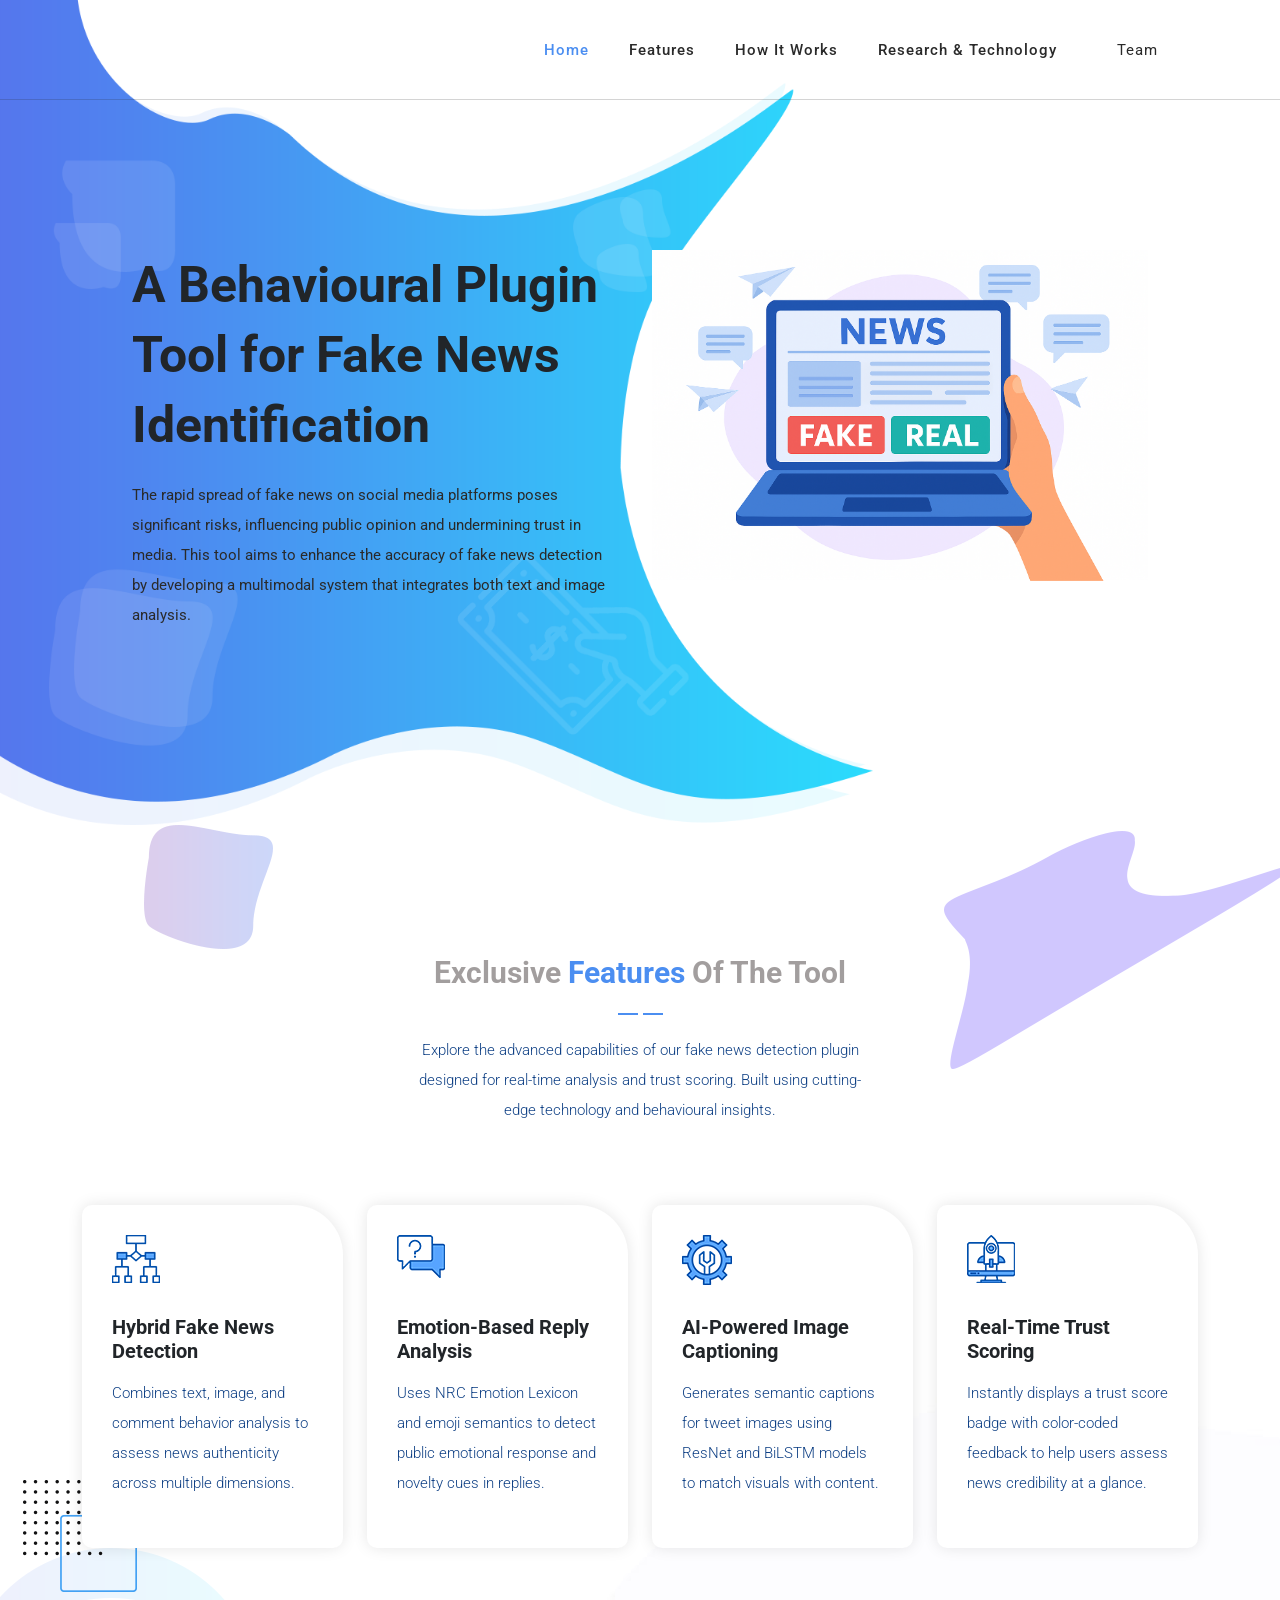
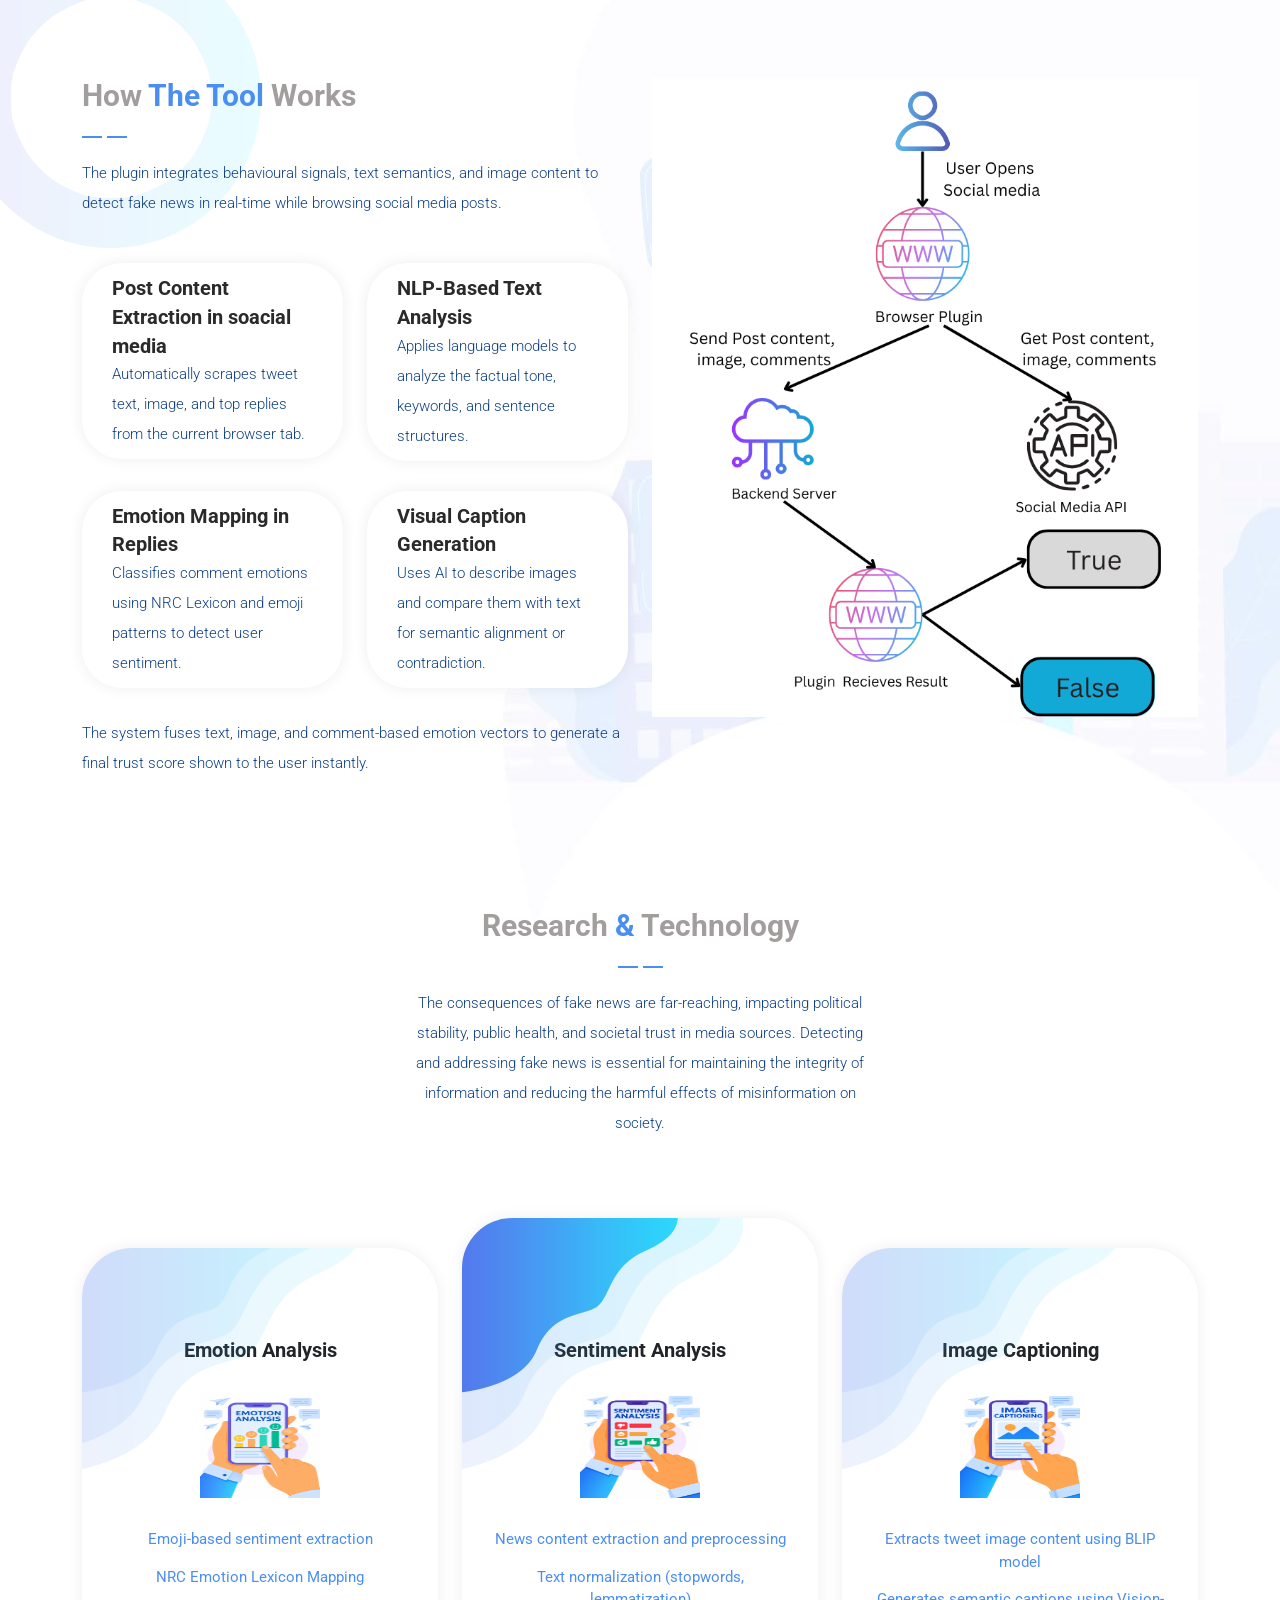
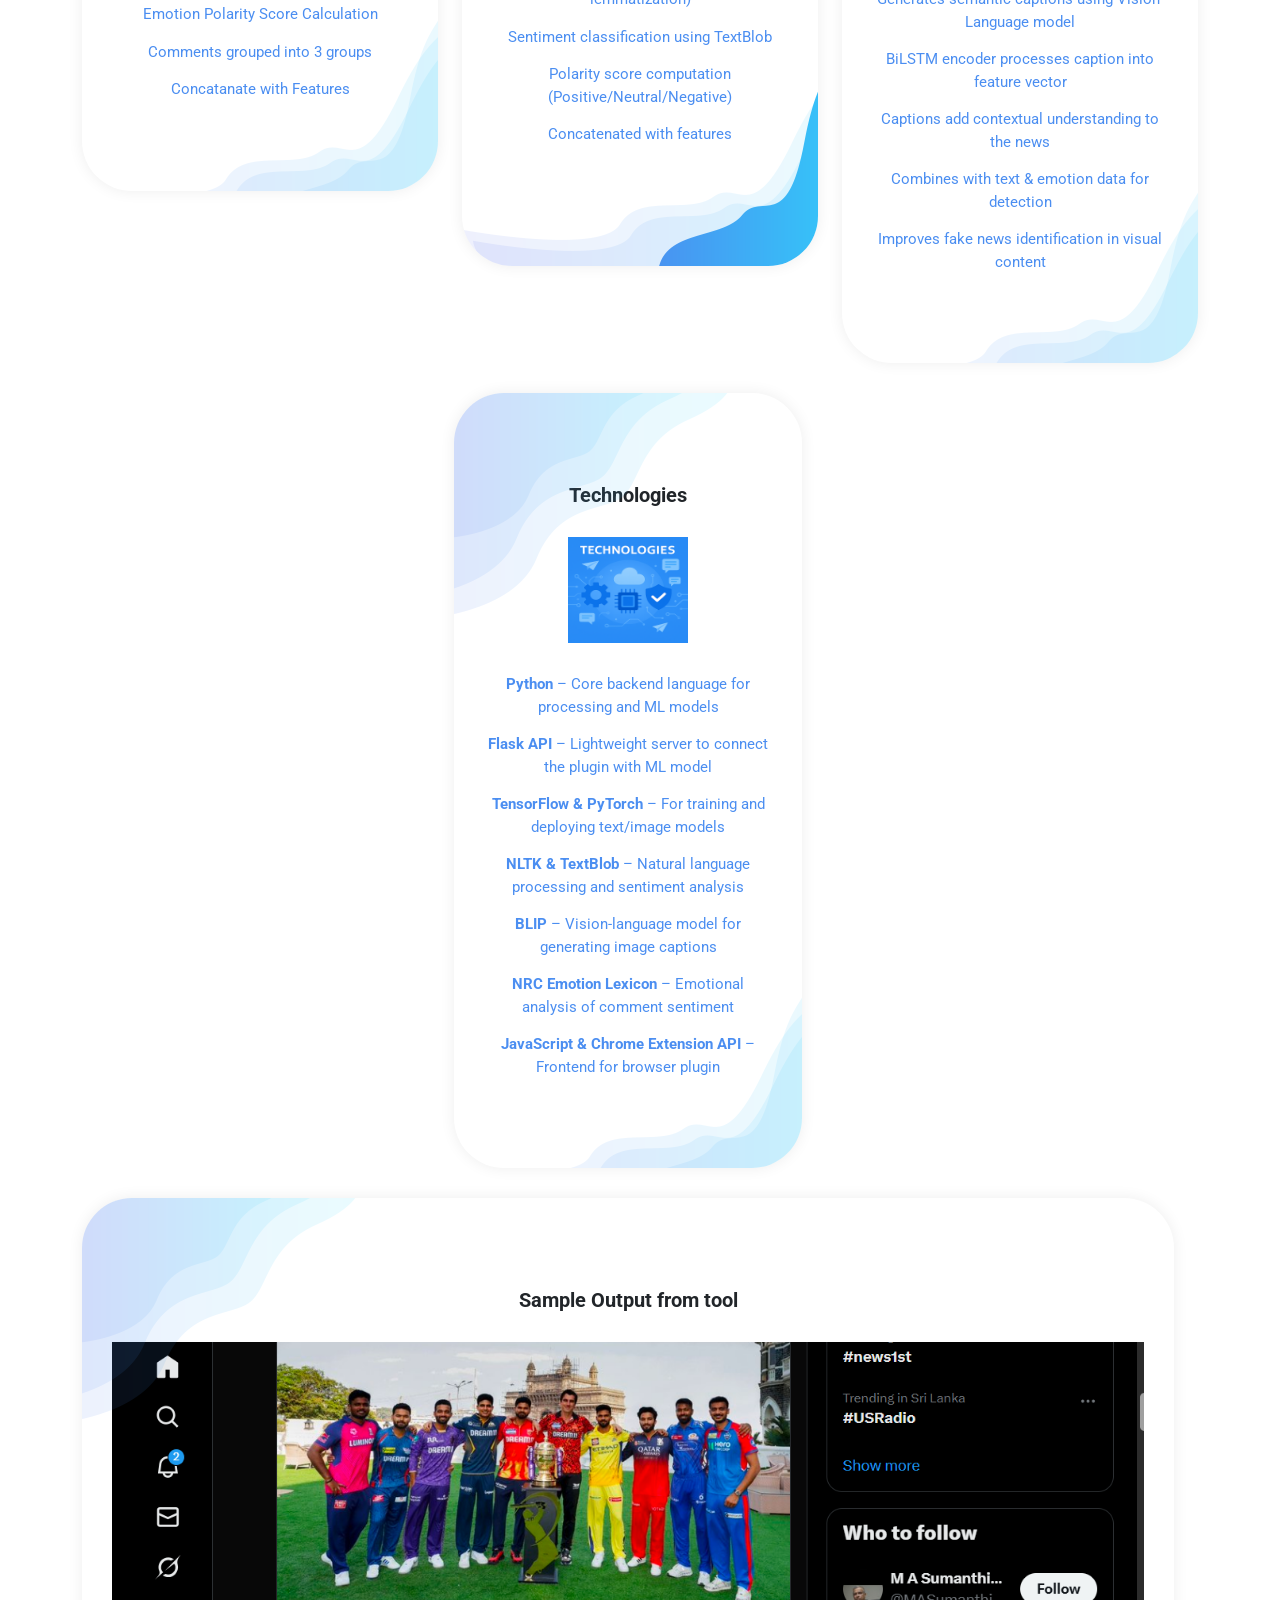
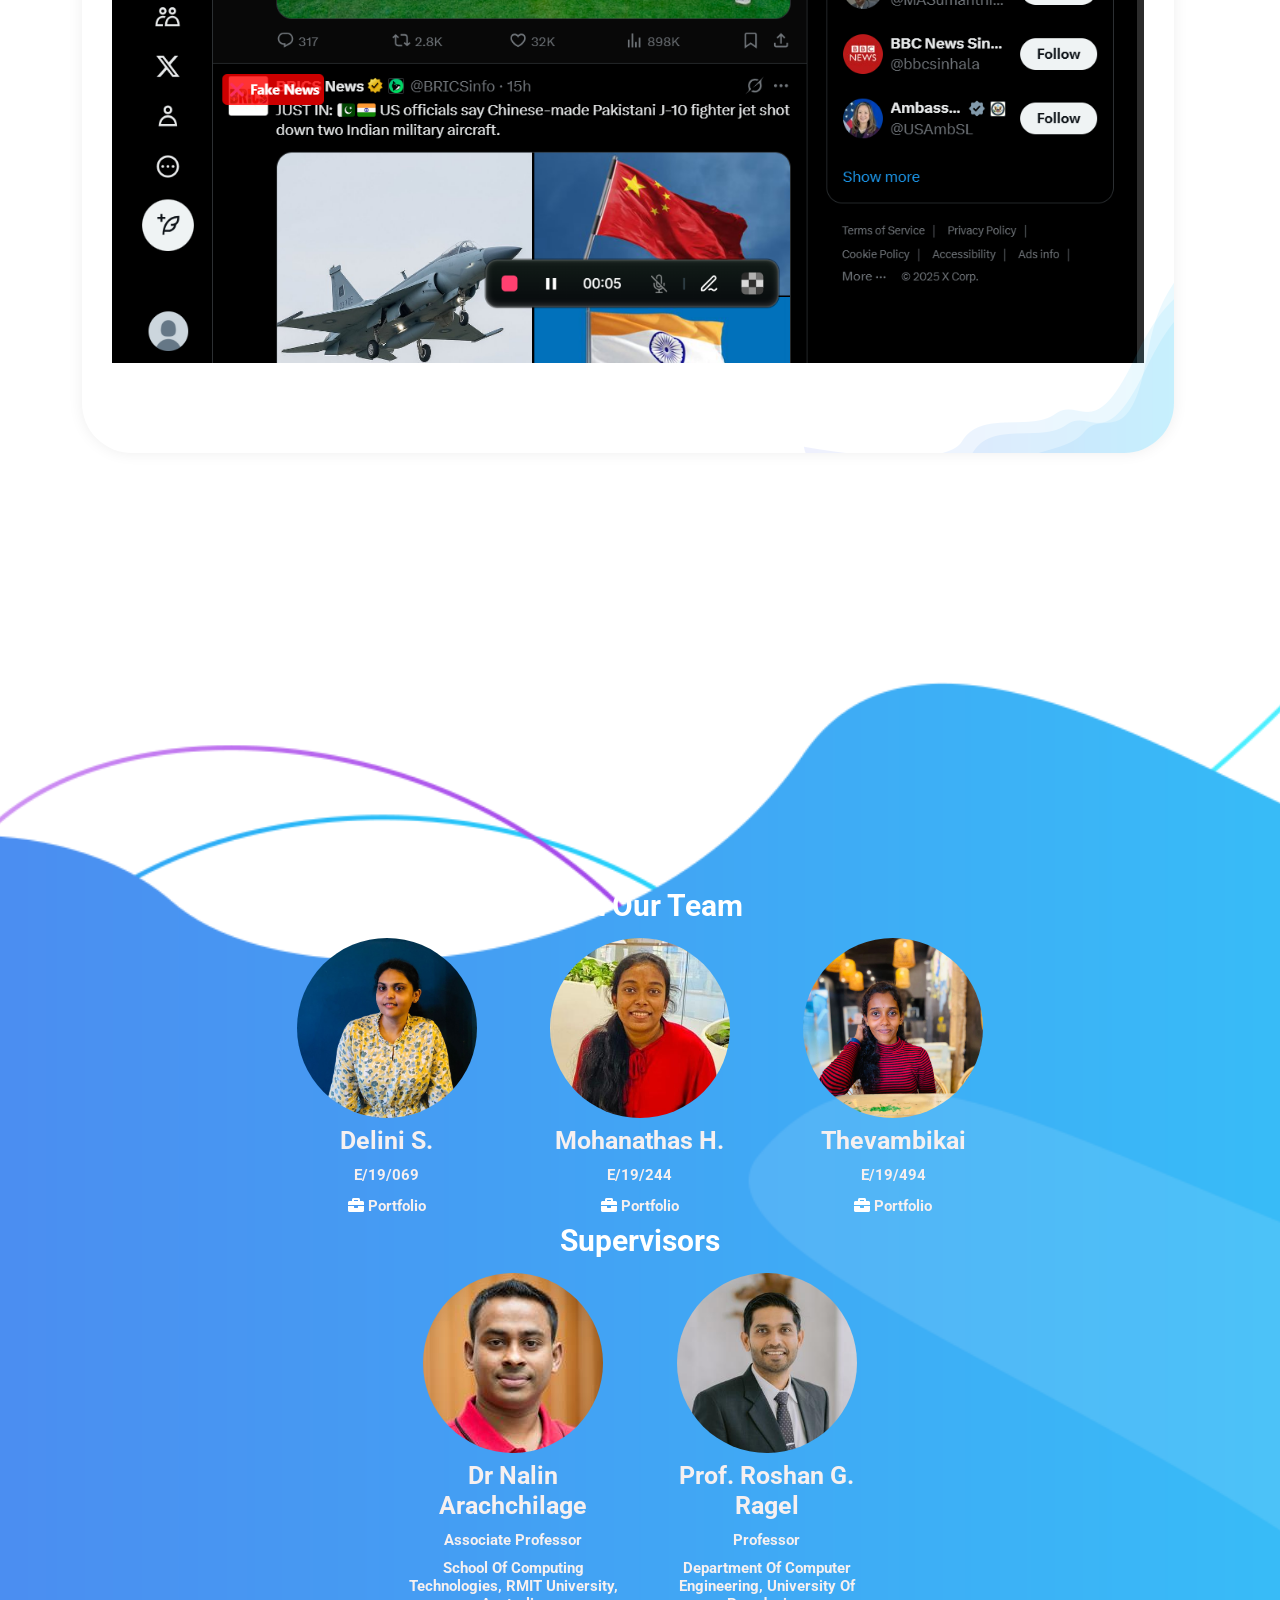
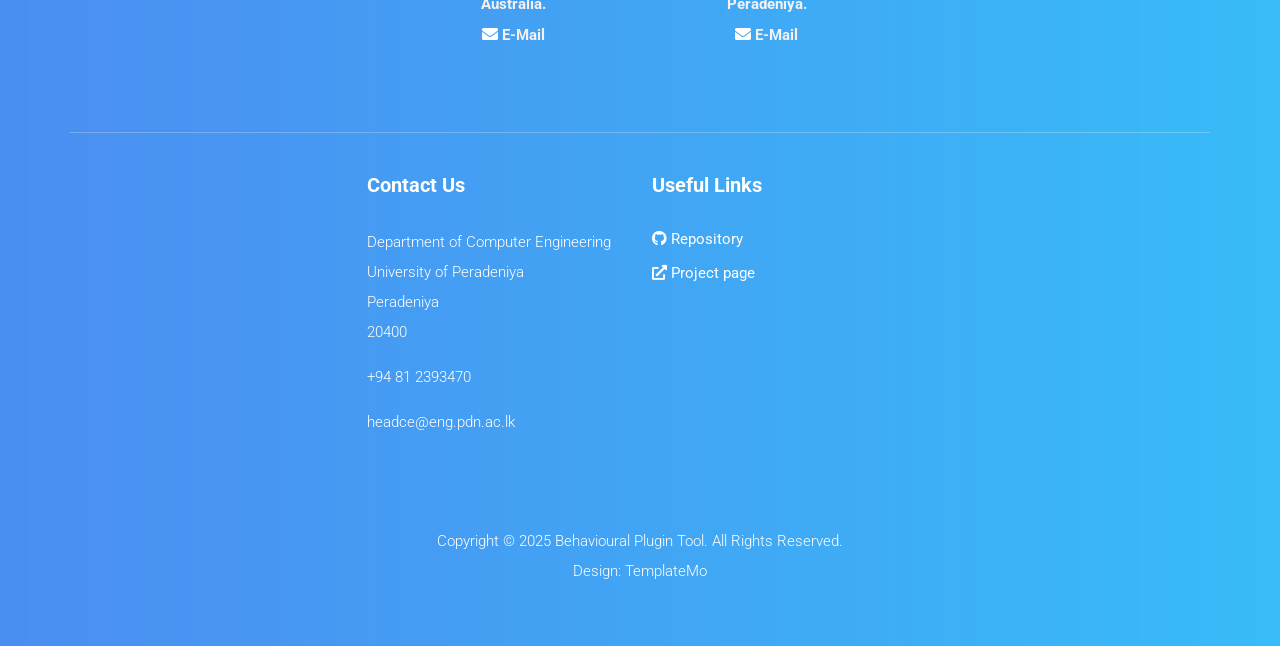
==== commit fa509331: "Update index.html" ====
--- a/docs/index.html
+++ b/docs/index.html
@@ -656,13 +656,13 @@
                 <img src="assets/images/delini.jpg" alt="Team Member 1" class="rounded-circle mb-2" style="width: 180px; height: 180px; object-fit: cover; display: block; margin: 0 auto;">
                 <h5>Delini S.</h5>
                 <h6>E/19/069</h6>
-                <a href="https://www.thecn.com/HM1000" target="_blank"><i class="fas fa-briefcase" style="color: white;"></i> <span>Portfolio</span></a>
+                <a href="https://www.thecn.com/SD1563" target="_blank"><i class="fas fa-briefcase" style="color: white;"></i> <span>Portfolio</span></a>
               </div>
               <div class="col-lg-4">
                 <img src="assets/images/hamsi.jpg" alt="Team Member 2" class="rounded-circle mb-2" style="width: 180px; height: 180px; object-fit: cover; display: block; margin: 0 auto;">
                 <h5>Mohanathas H.</h5>
                 <h6>E/19/244</h6>
-                <a href="https://www.thecn.com/SD1563" target="_blank"><i class="fas fa-briefcase" style="color: white;"></i> <span>Portfolio</span></a>
+                <a href="https://www.thecn.com/HM1000" target="_blank"><i class="fas fa-briefcase" style="color: white;"></i> <span>Portfolio</span></a>
               </div>
               <div class="col-lg-4">
                 <img src="assets/images/thevi.jpg" alt="Team Member 3" class="rounded-circle mb-2" style="width: 180px; height: 180px; object-fit: cover; display: block; margin: 0 auto;">
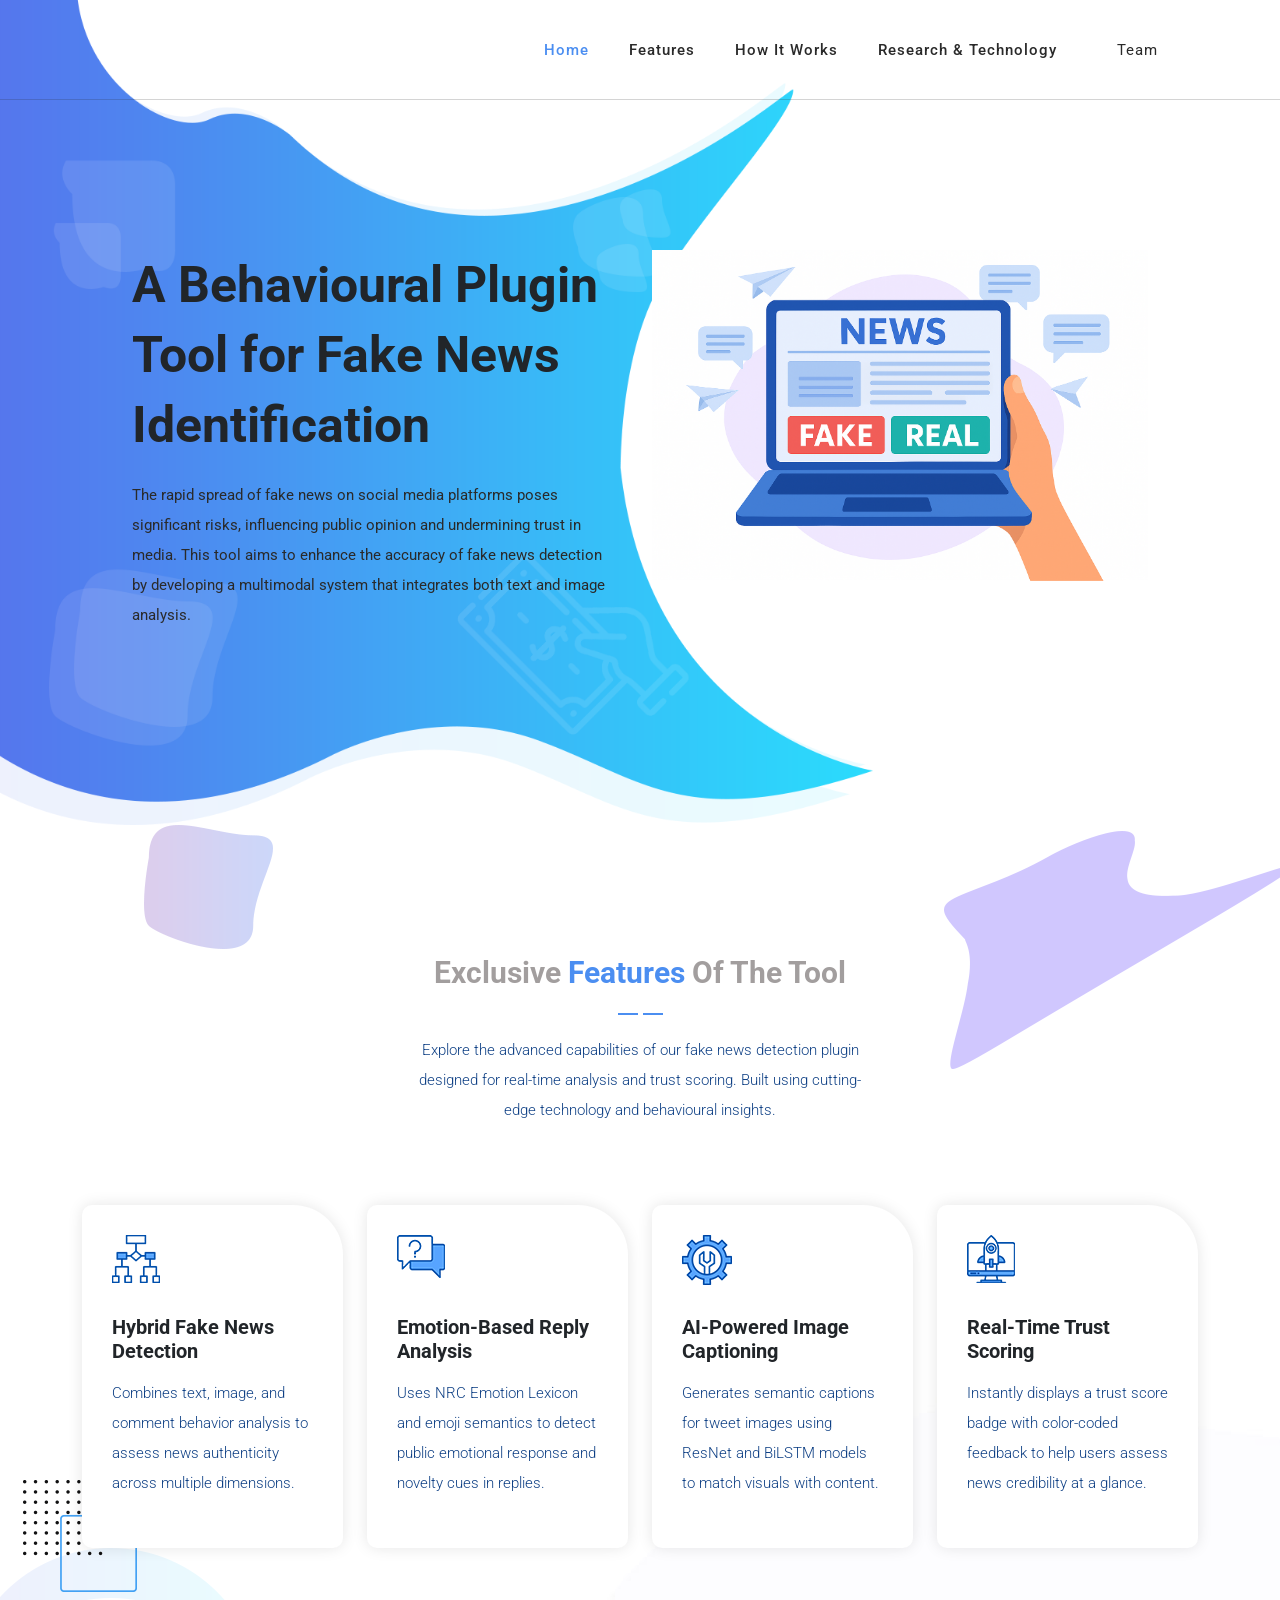
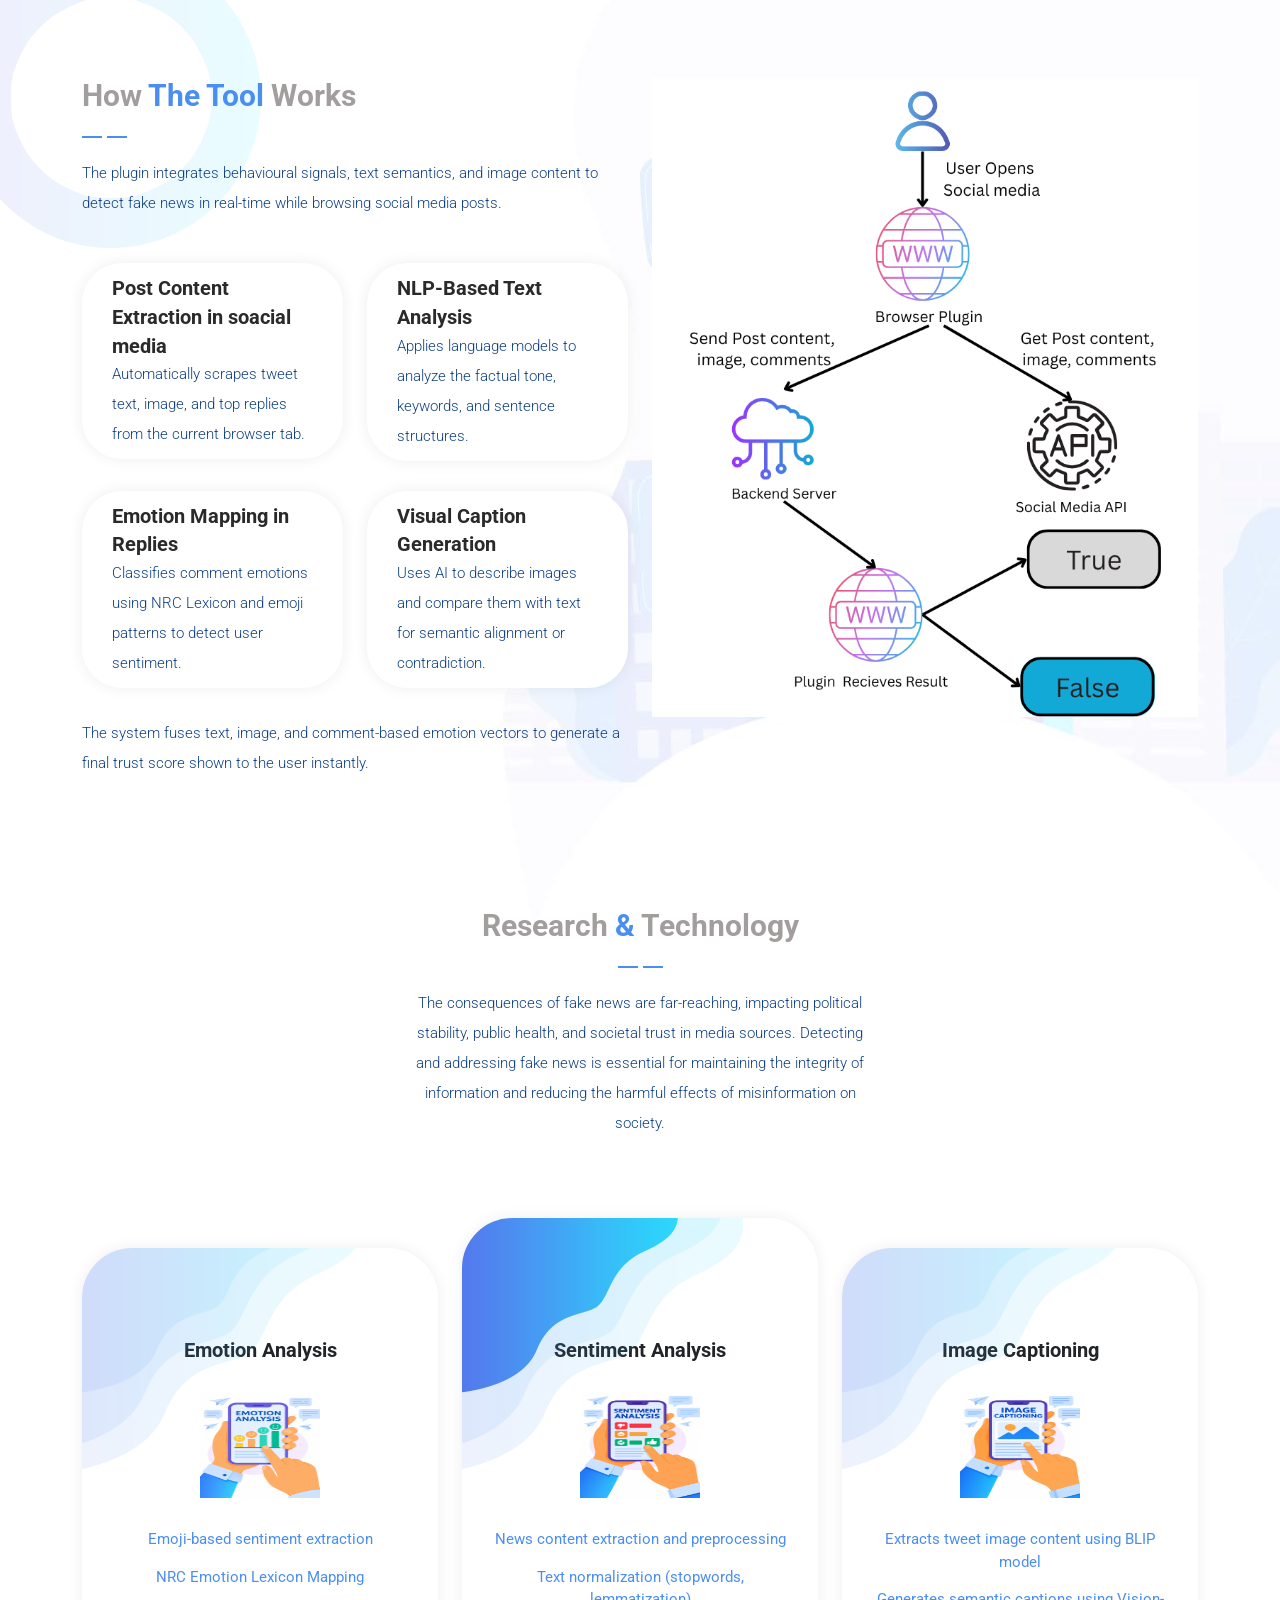
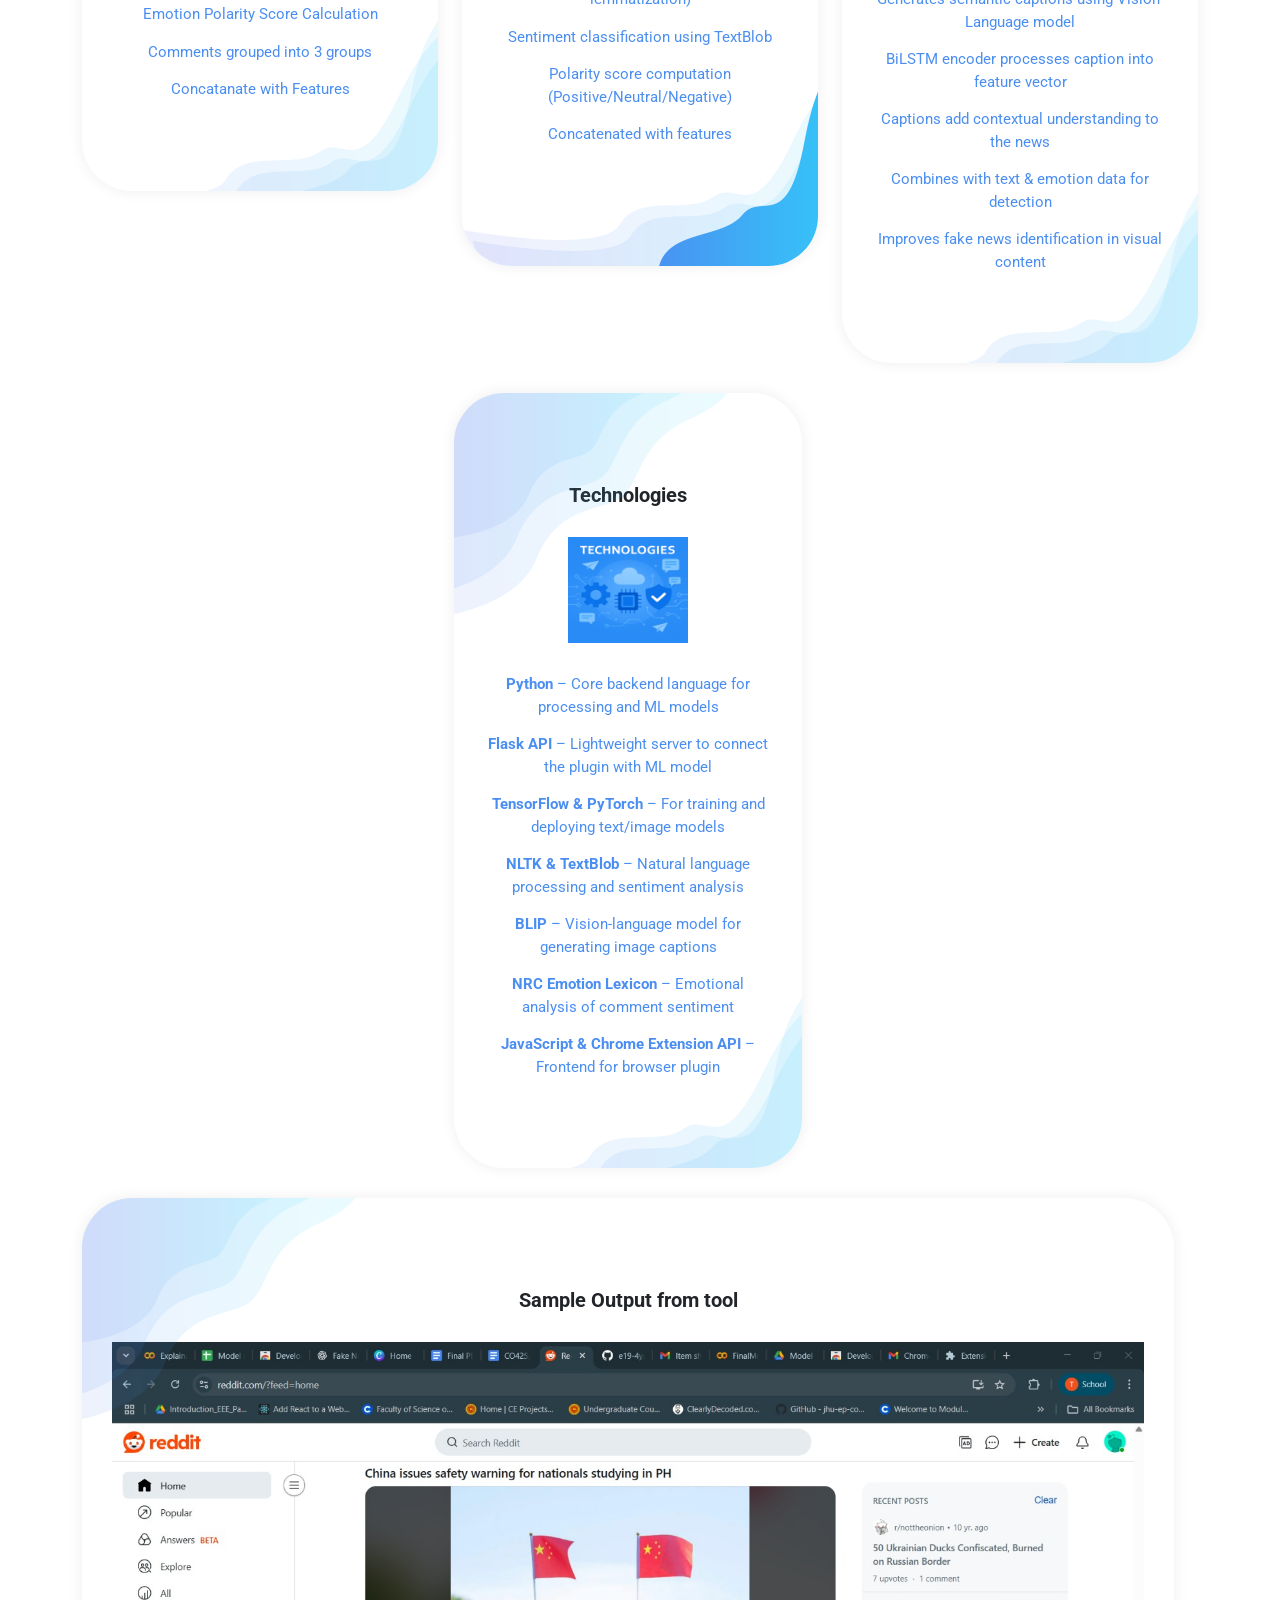
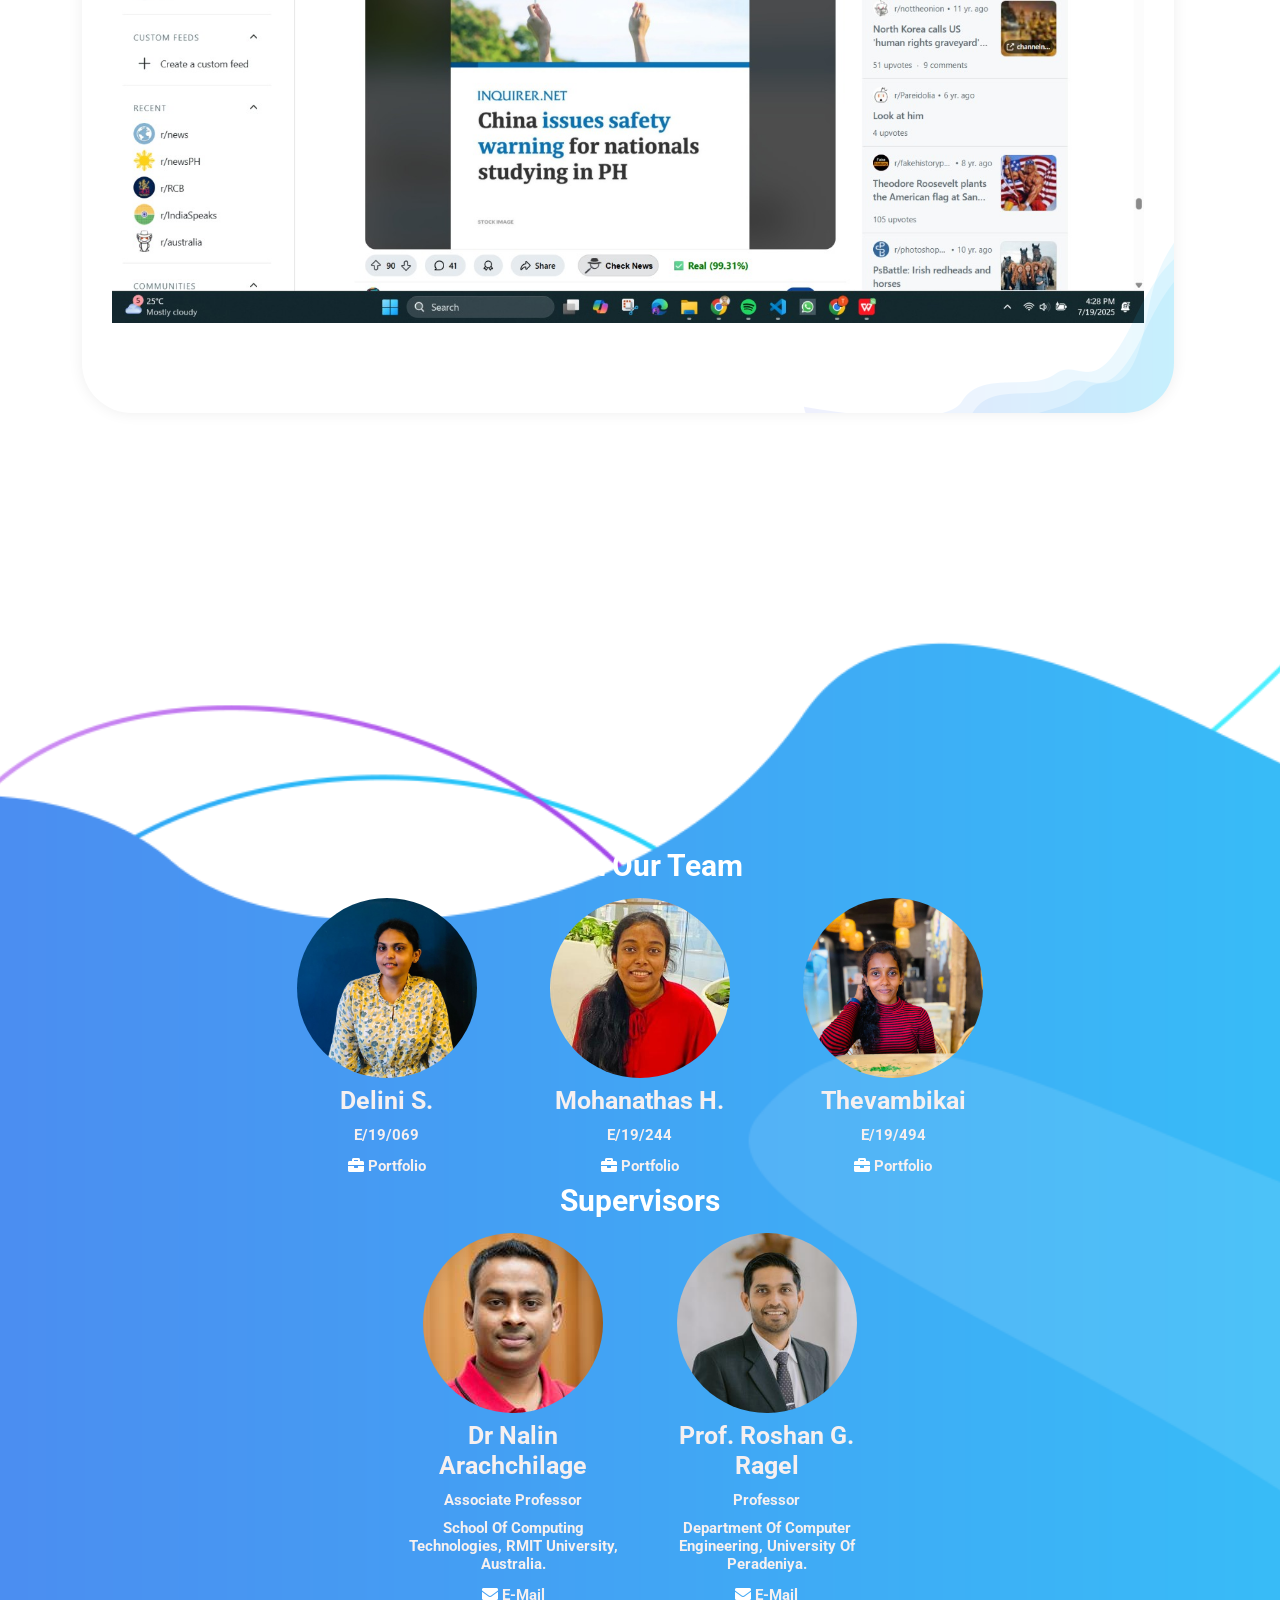
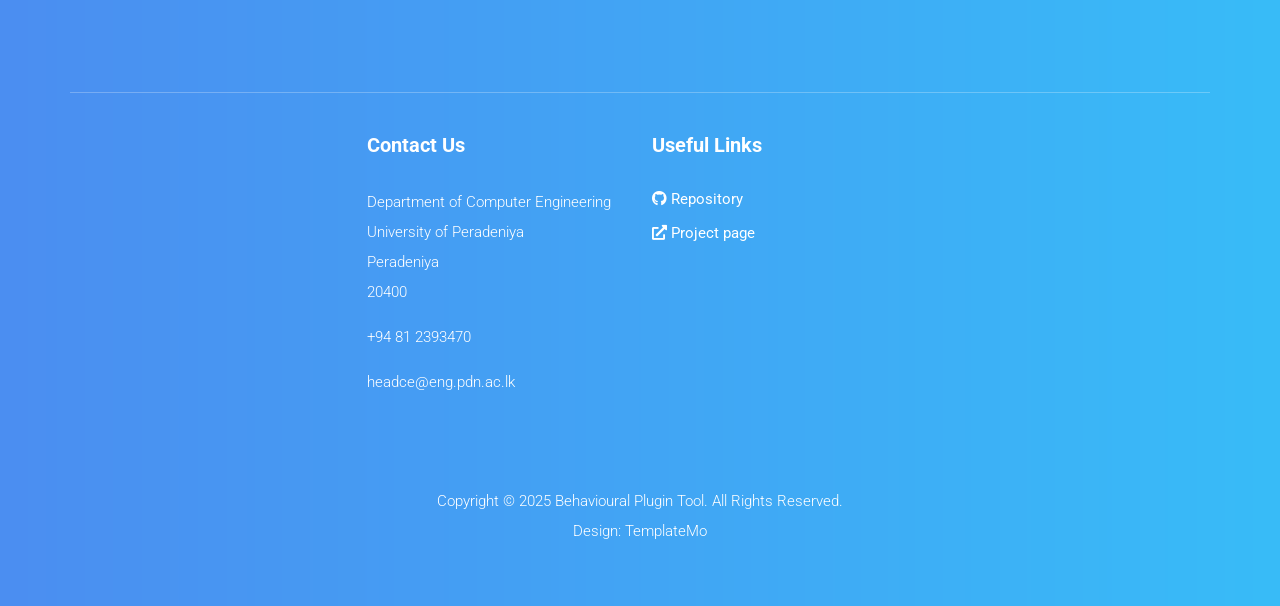
==== commit e8604d85: "Update index.html" ====
--- a/docs/index.html
+++ b/docs/index.html
@@ -636,7 +636,7 @@
             <div class="pricing-item-regular">
               <h4>Sample Output from tool</h4>
               <div>
-                <img src="assets/images/sample.png" alt="">
+                <img src="assets/images/final-output.jpg" alt="">
               </div>
             </div>
           </div>
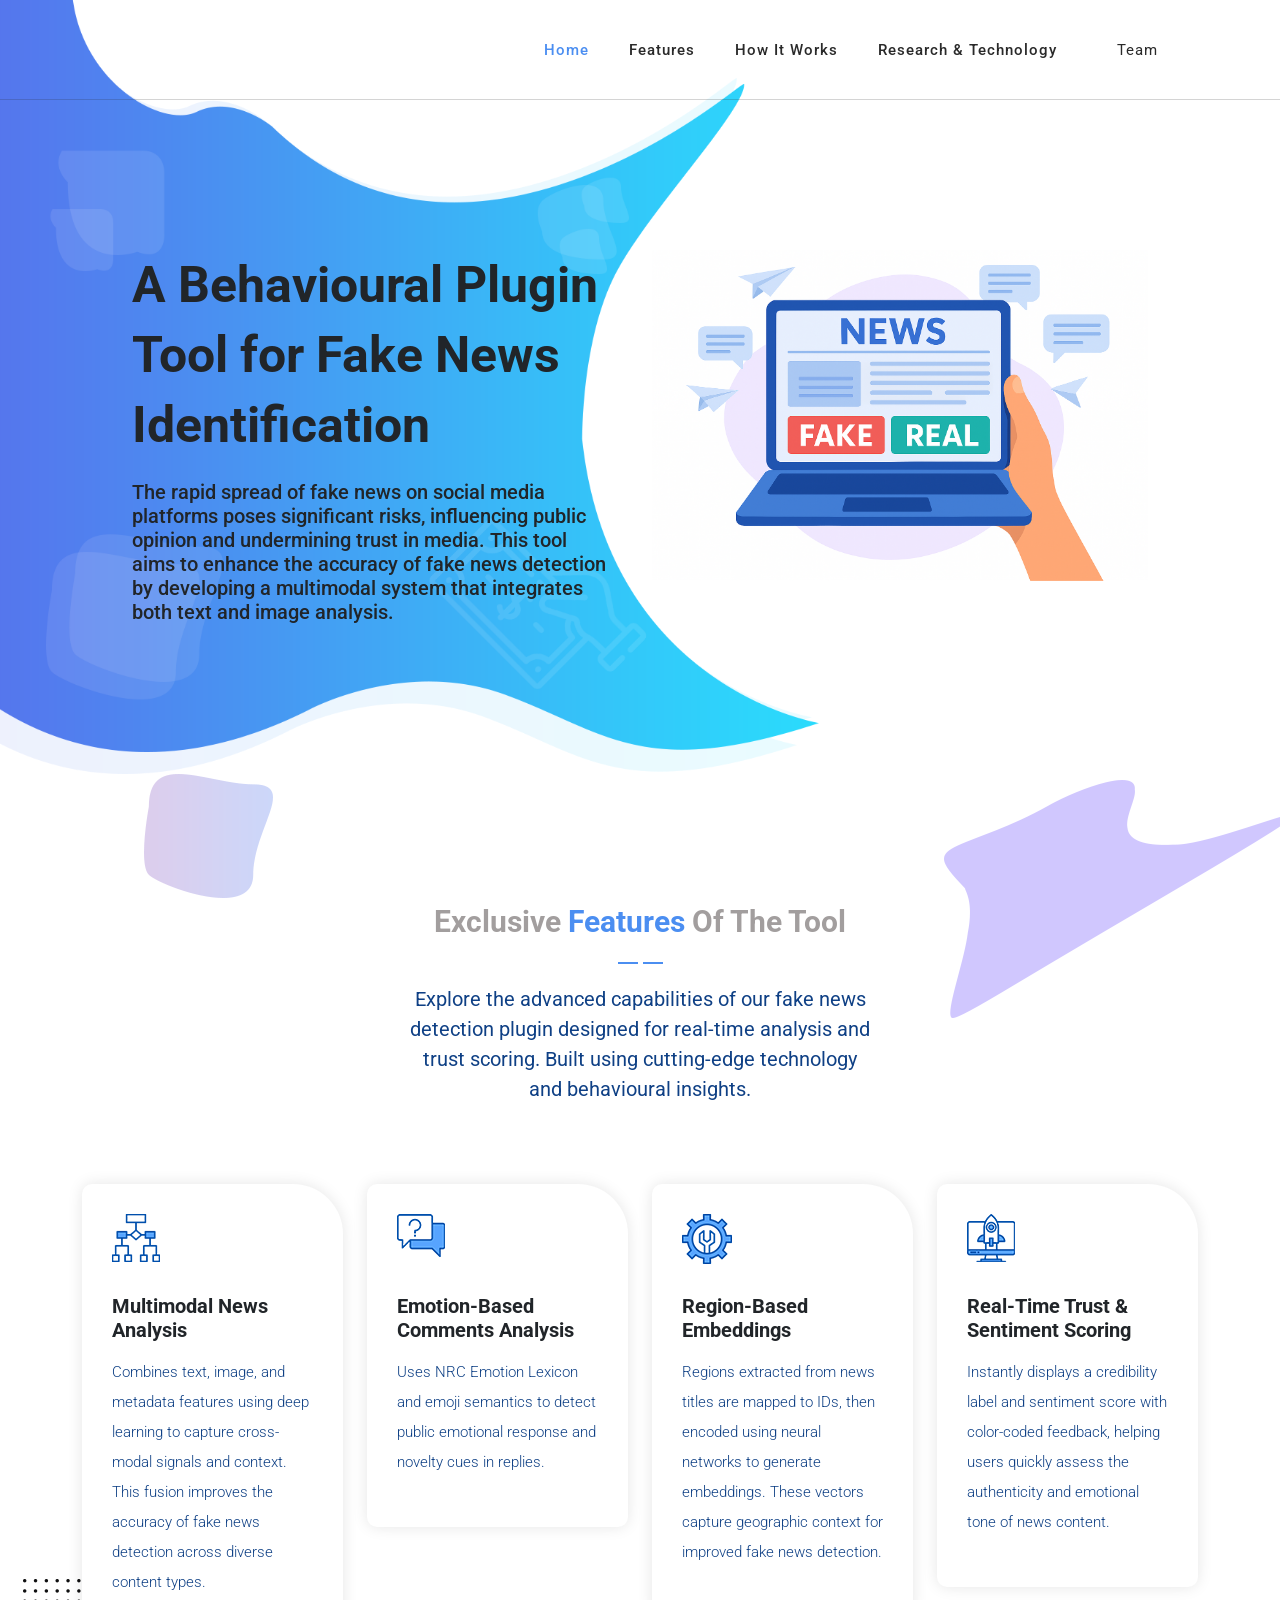
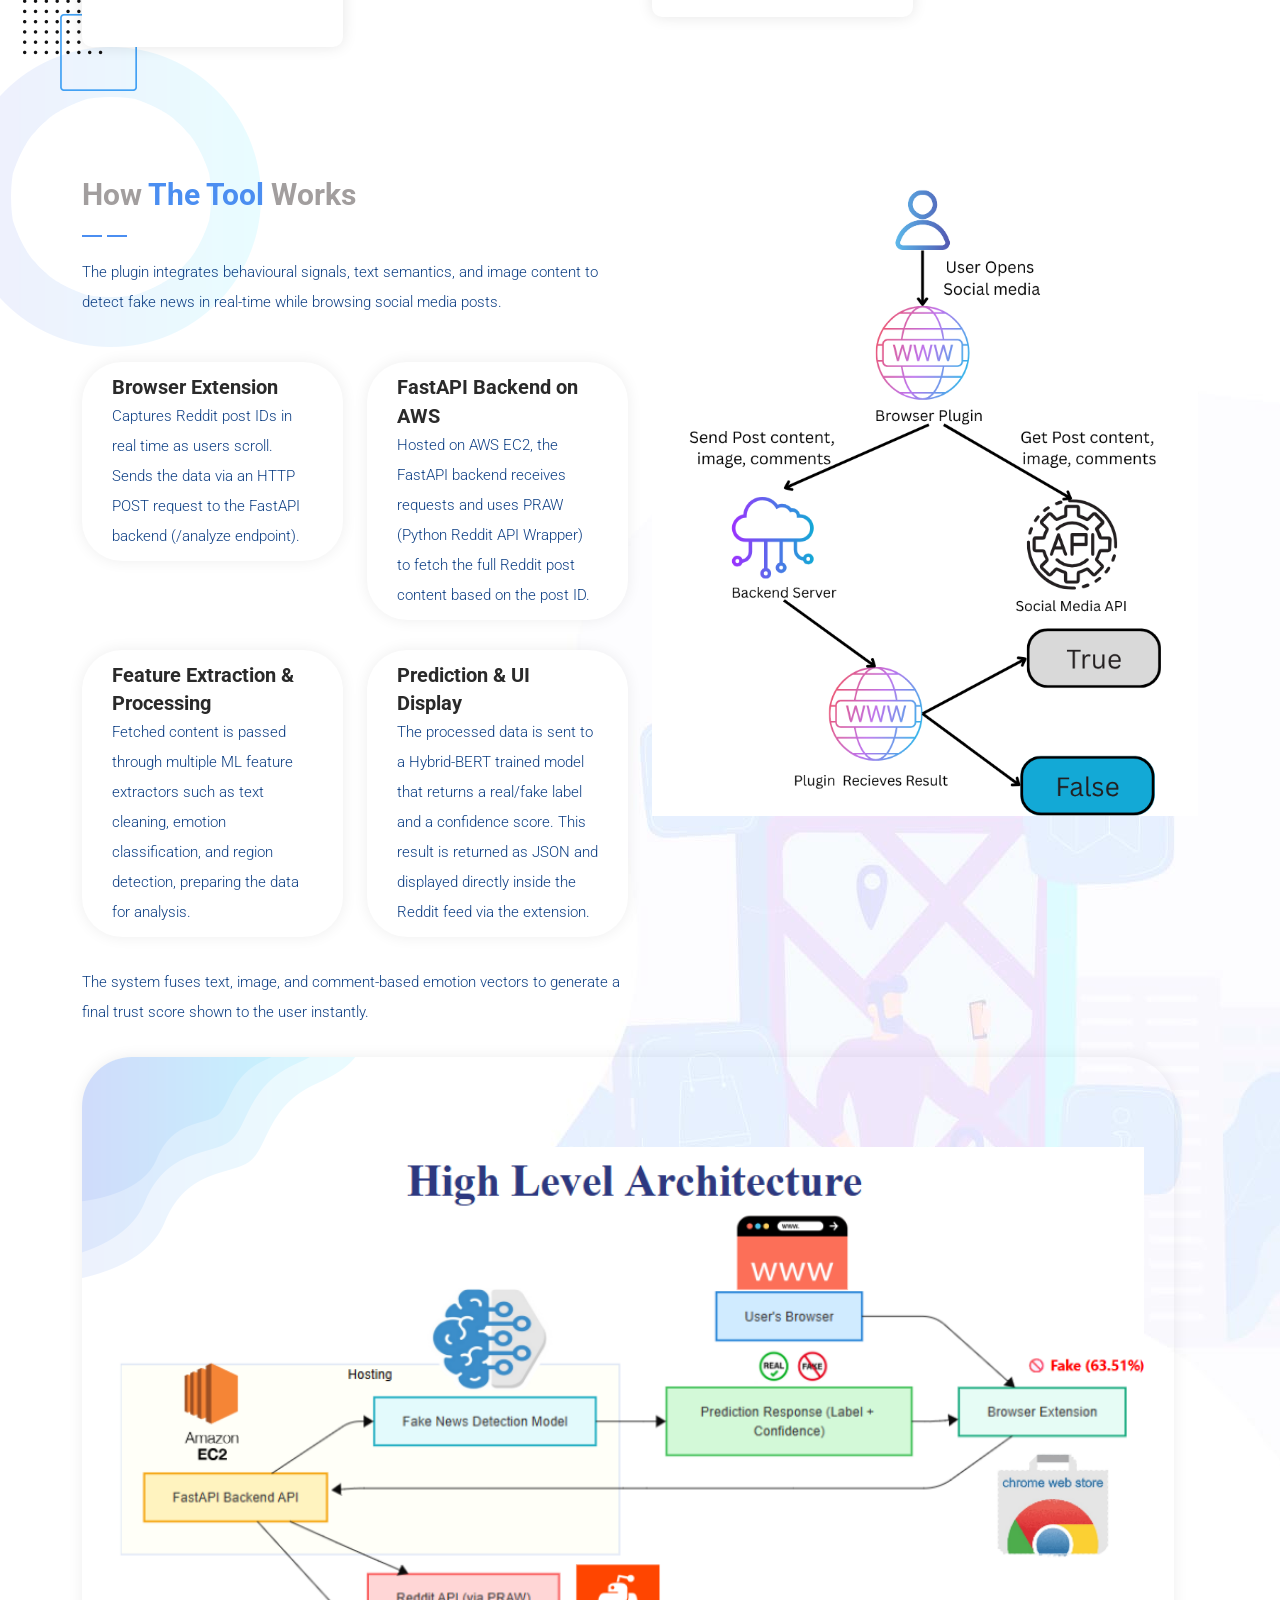
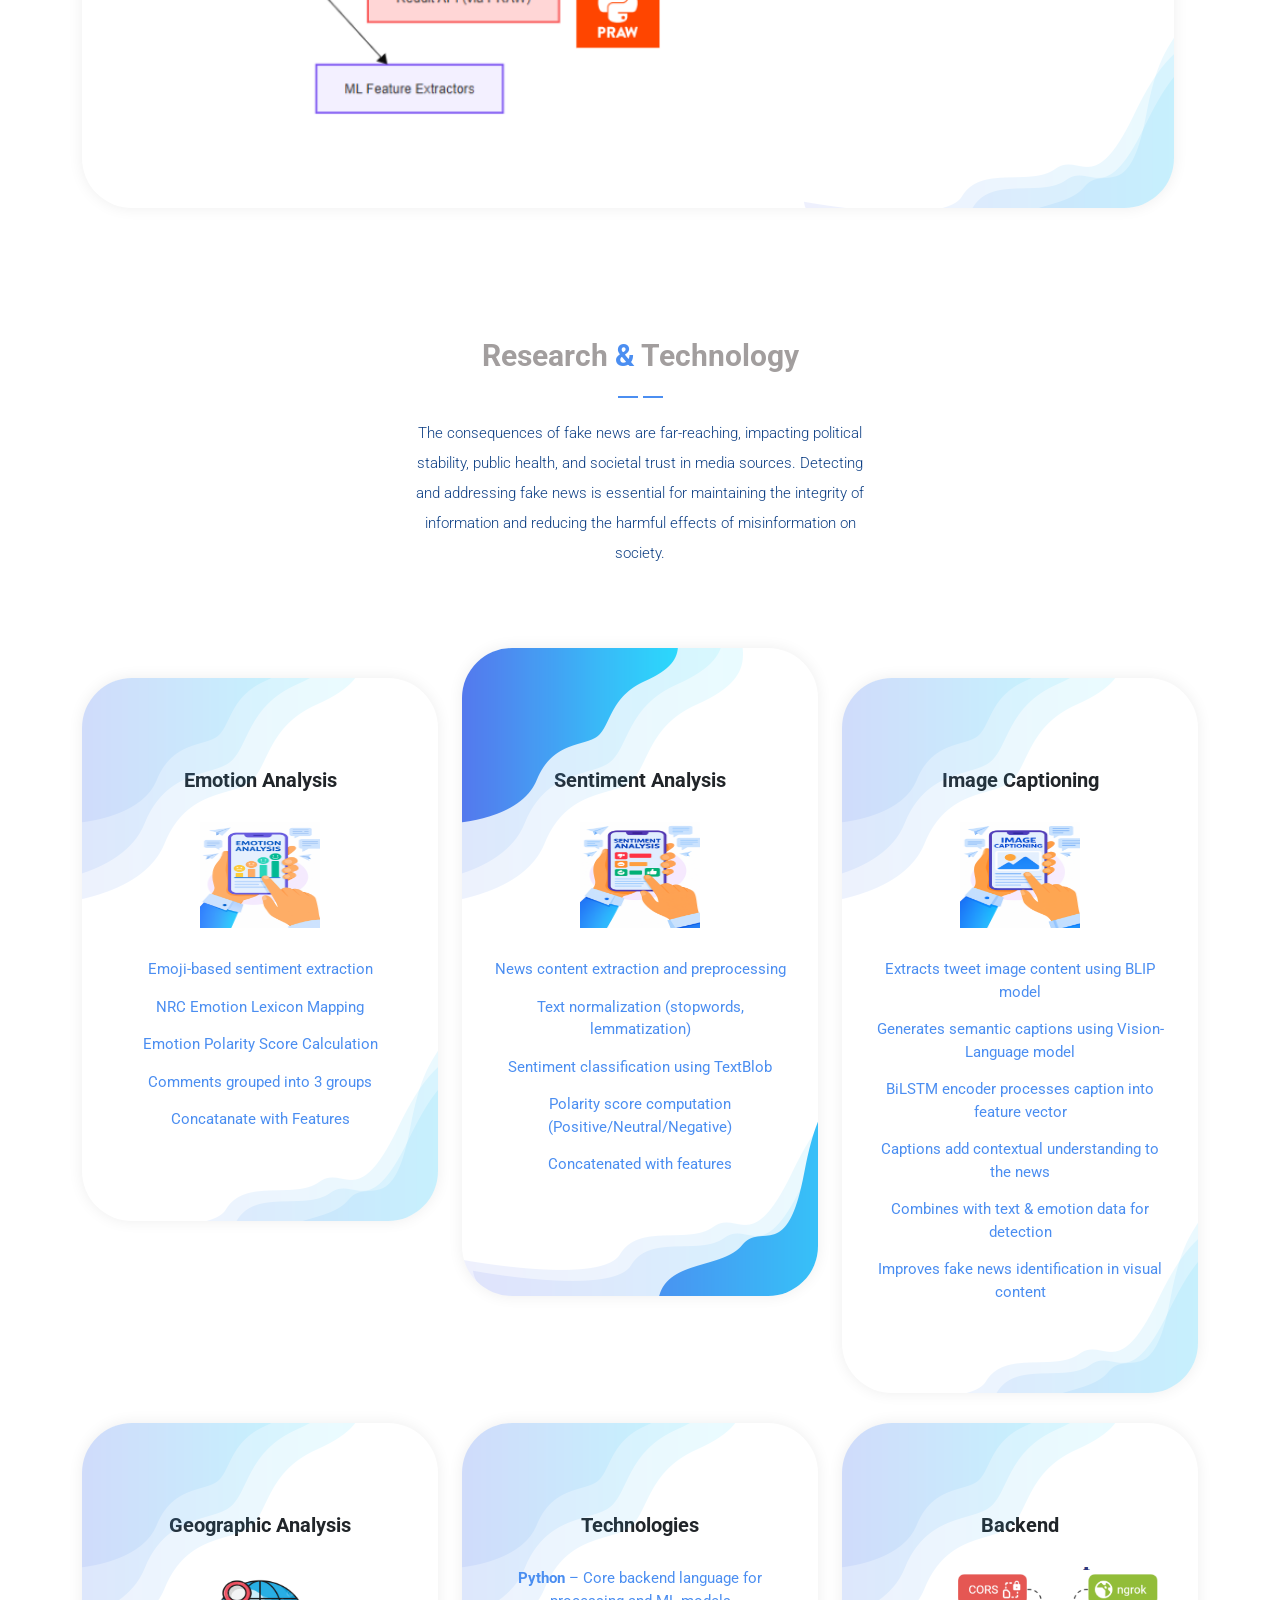
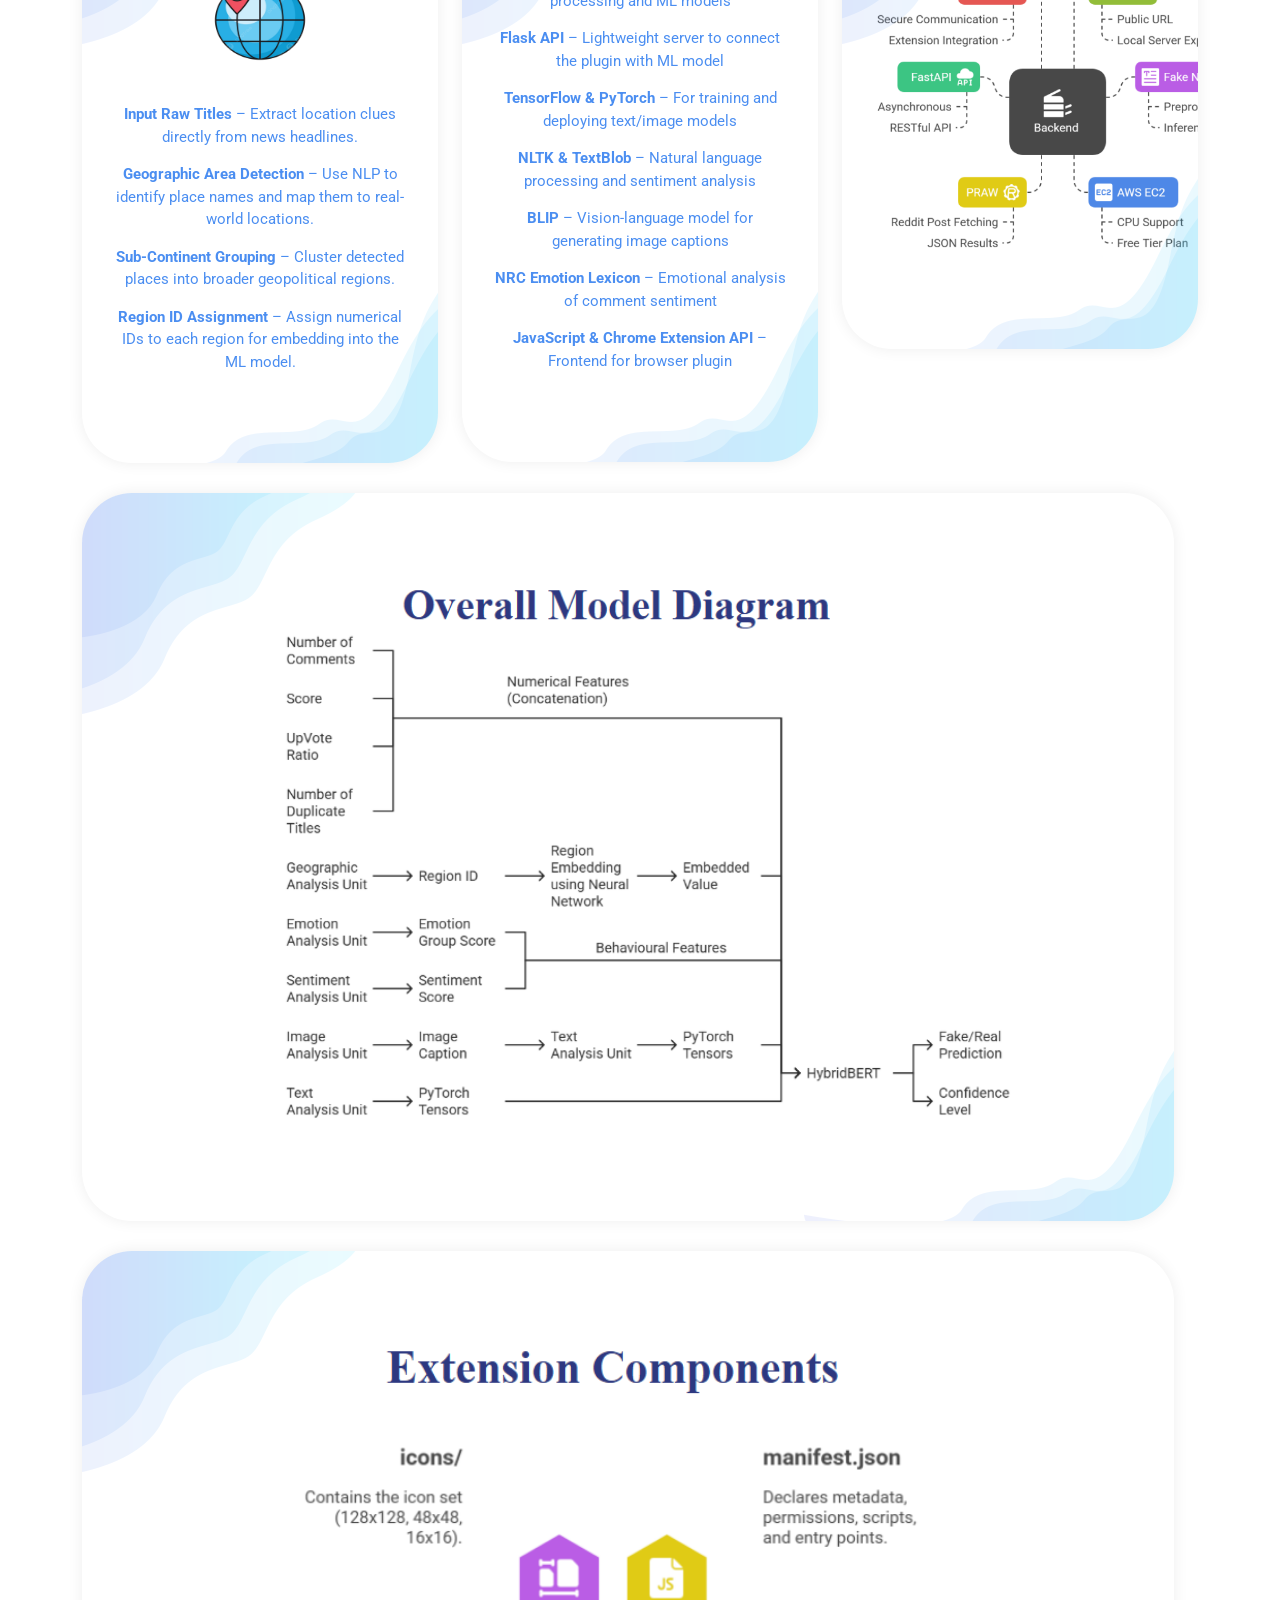
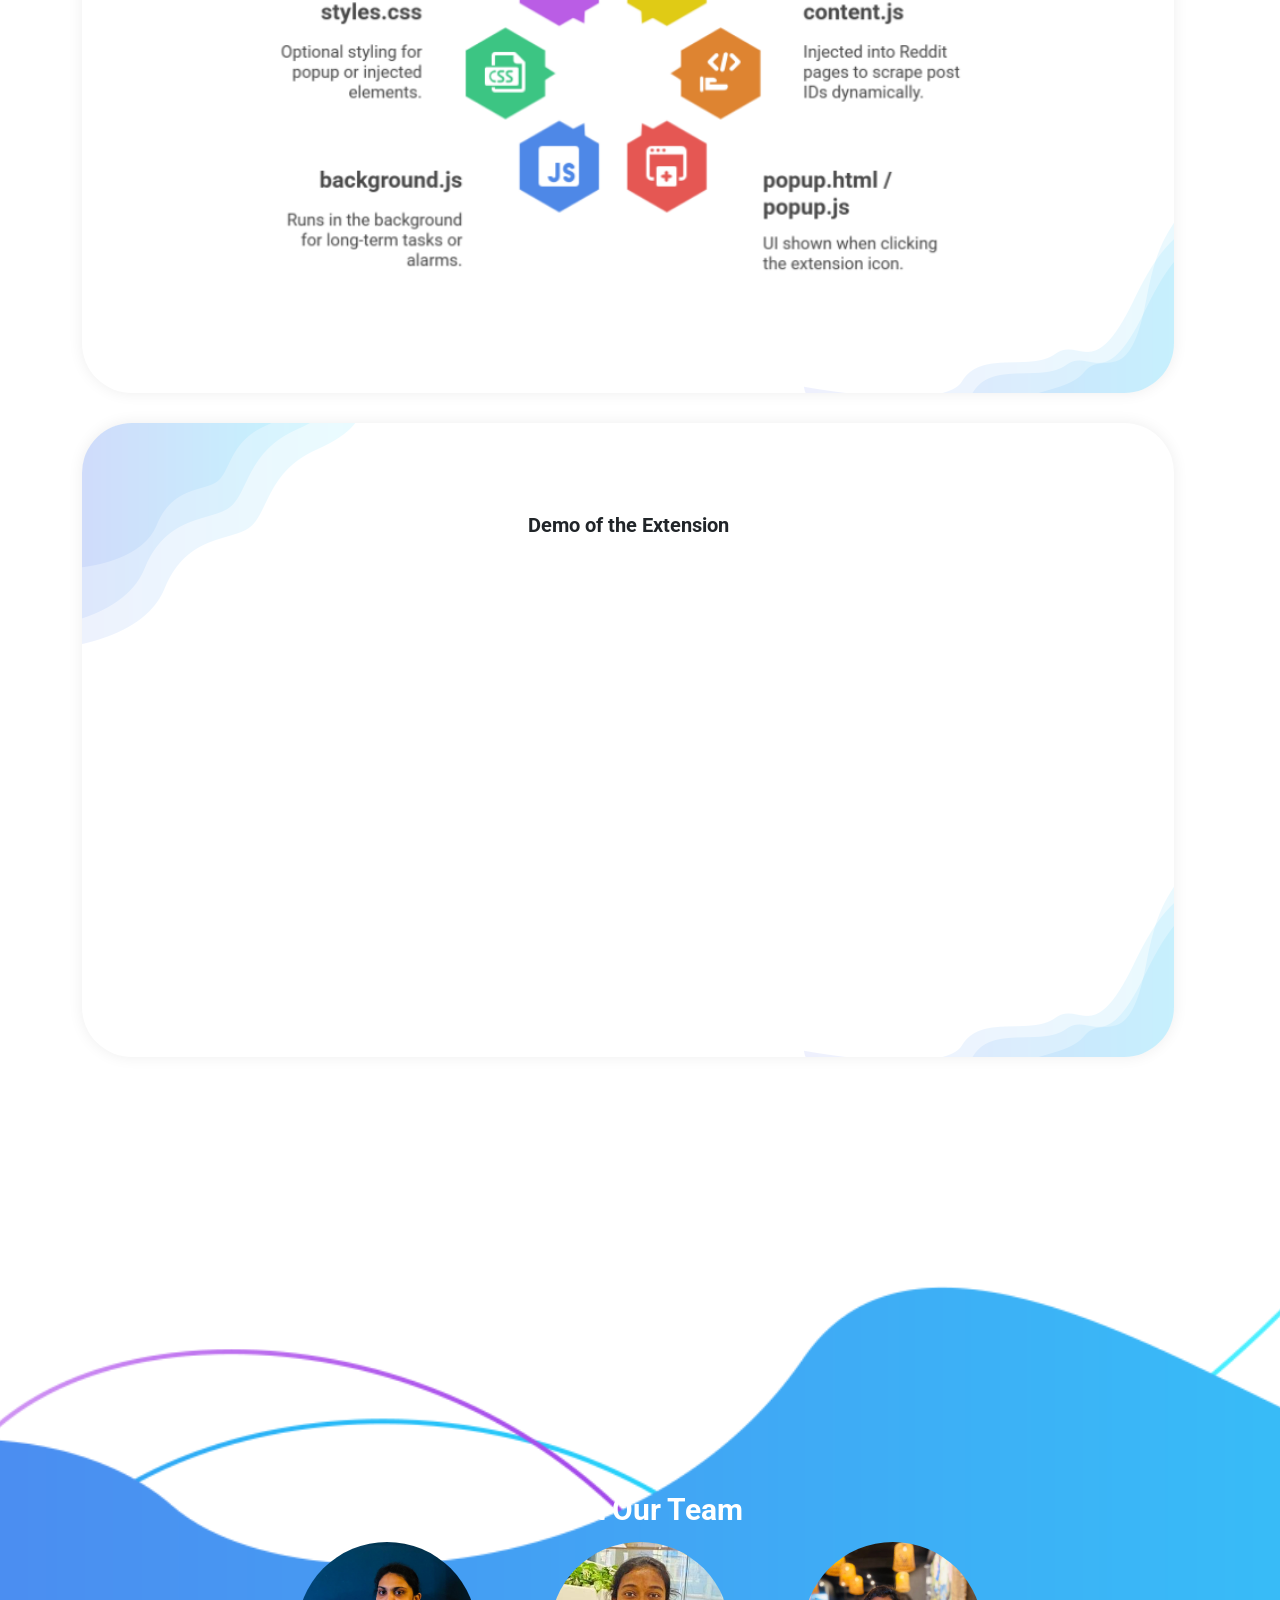
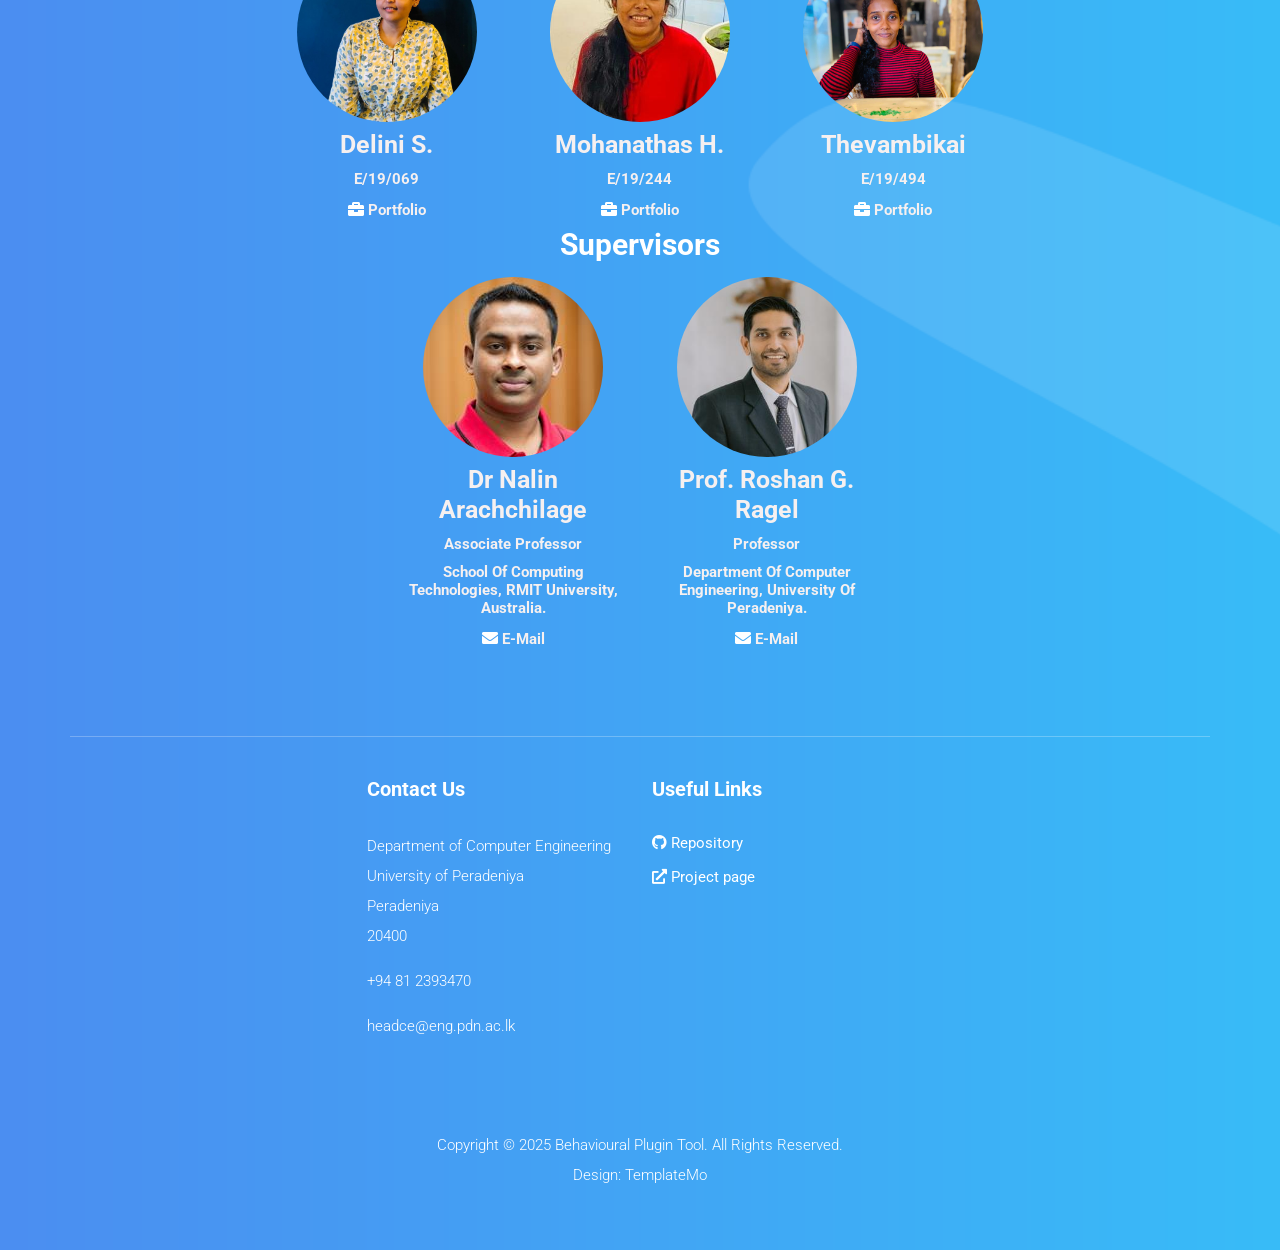
==== commit bf9ee320: "Update project page" ====
--- a/docs/index.html
+++ b/docs/index.html
@@ -17,7 +17,7 @@
   <!-- Bootstrap core CSS -->
   <link href="vendor/bootstrap/css/bootstrap.min.css" rel="stylesheet">
 
- 
+
 
   <!-- Additional CSS Files -->
   <link rel="stylesheet" href="https://use.fontawesome.com/releases/v5.8.1/css/all.css"
@@ -167,13 +167,13 @@
                 <div class="row">
                   <div class="col-lg-12">
                     <h2>A Behavioural Plugin Tool for Fake News Identification </h2>
-                    <p>The rapid spread of fake news on social media platforms poses significant risks,
+                    <h5>The rapid spread of fake news on social media platforms poses significant risks,
                       influencing public opinion and undermining trust in media. This tool aims
                       to enhance the accuracy of fake news detection by developing a multimodal
-                      system that integrates both text and image analysis.</p>
+                      system that integrates both text and image analysis.</h5>
                   </div>
                   <div class="col-lg-12">
-                    
+
                   </div>
                 </div>
               </div>
@@ -196,8 +196,9 @@
           <div class="section-heading  wow fadeInDown" data-wow-duration="1s" data-wow-delay="0.5s">
             <h4>Exclusive <em> Features</em> of the tool</h4>
             <img src="assets/images/heading-line-dec.png" alt="">
-            <p>Explore the advanced capabilities of our fake news detection plugin designed for real-time analysis and
-              trust scoring. Built using cutting-edge technology and behavioural insights.</p>
+            <p style="font-size: 20px;"><strong>Explore the advanced capabilities of our fake news detection plugin
+                designed for real-time analysis and
+                trust scoring. Built using cutting-edge technology and behavioural insights.</strong></p>
           </div>
         </div>
       </div>
@@ -207,9 +208,11 @@
         <div class="col-lg-3">
           <div class="service-item third-service">
             <div class="icon"></div>
-            <h4>Hybrid Fake News Detection</h4>
-            <p>Combines text, image, and comment behavior analysis to assess news authenticity across multiple
-              dimensions.</p>
+            <h4>Multimodal News Analysis</h4>
+            <p>
+              Combines text, image, and metadata features using deep learning to capture cross-modal signals and
+              context. This fusion improves the accuracy of fake news detection across diverse content types.
+            </p>
             <div class="text-button">
             </div>
           </div>
@@ -217,7 +220,7 @@
         <div class="col-lg-3">
           <div class="service-item fourth-service">
             <div class="icon"></div>
-            <h4>Emotion-Based Reply Analysis</h4>
+            <h4>Emotion-Based Comments Analysis</h4>
             <p>Uses NRC Emotion Lexicon and emoji semantics to detect public emotional response and novelty cues in
               replies.</p>
             <div class="text-button">
@@ -228,9 +231,12 @@
         <div class="col-lg-3">
           <div class="service-item first-service">
             <div class="icon"></div>
-            <h4>AI-Powered Image Captioning</h4>
-            <p>Generates semantic captions for tweet images using ResNet and BiLSTM models to match visuals with
-              content.</p>
+            <h4>Region-Based Embeddings</h4>
+            <p>
+              Regions extracted from news titles are mapped to IDs, then encoded using neural networks to generate
+              embeddings. These vectors capture geographic context for improved fake news detection.
+            </p>
+
             <div class="text-button">
               <!-- <a href="#">Read More <i class="fa fa-arrow-right"></i></a> -->
             </div>
@@ -239,9 +245,11 @@
         <div class="col-lg-3">
           <div class="service-item second-service">
             <div class="icon"></div>
-            <h4>Real-Time Trust Scoring</h4>
-            <p>Instantly displays a trust score badge with color-coded feedback to help users assess news credibility at
-              a glance.</p>
+            <h4>Real-Time Trust & Sentiment Scoring</h4>
+            <p>
+              Instantly displays a credibility label and sentiment score with color-coded feedback, helping users
+              quickly assess the authenticity and emotional tone of news content.
+            </p>
             <div class="text-button">
               <!-- <a href="#">Read More <i class="fa fa-arrow-right"></i></a> -->
             </div>
@@ -264,38 +272,51 @@
           <div class="row">
             <div class="col-lg-6">
               <div class="box-item">
-                <h4><a href="#">Post Content Extraction in soacial media</a></h4>
-                <p>Automatically scrapes tweet text, image, and top replies from the current browser tab.</p>
+                <h4><a href="#">Browser Extension</a></h4>
+                <p>Captures Reddit post IDs in real time as users scroll. Sends the data via an HTTP POST request to the
+                  FastAPI backend (/analyze endpoint).</p>
               </div>
             </div>
             <div class="col-lg-6">
               <div class="box-item">
-                <h4><a href="#">NLP-Based Text Analysis</a></h4>
-                <p>Applies language models to analyze the factual tone, keywords, and sentence structures.</p>
+                <h4><a href="#">FastAPI Backend on AWS</a></h4>
+                <p>Hosted on AWS EC2, the FastAPI backend receives requests and uses PRAW (Python Reddit API Wrapper) to
+                  fetch the full Reddit post content based on the post ID.</p>
               </div>
             </div>
             <div class="col-lg-6">
               <div class="box-item">
-                <h4><a href="#">Emotion Mapping in Replies</a></h4>
-                <p>Classifies comment emotions using NRC Lexicon and emoji patterns to detect user sentiment.</p>
+                <h4><a href="#">Feature Extraction & Processing</a></h4>
+                <p>Fetched content is passed through multiple ML feature extractors such as text cleaning, emotion
+                  classification, and region detection, preparing the data for analysis.</p>
               </div>
             </div>
             <div class="col-lg-6">
               <div class="box-item">
-                <h4><a href="#">Visual Caption Generation</a></h4>
-                <p>Uses AI to describe images and compare them with text for semantic alignment or contradiction.</p>
+                <h4><a href="#">Prediction & UI Display</a></h4>
+                <p>The processed data is sent to a Hybrid-BERT trained model that returns a real/fake label and a
+                  confidence score. This result is returned as JSON and displayed directly inside the Reddit feed via
+                  the extension.</p>
               </div>
             </div>
             <div class="col-lg-12">
               <p>The system fuses text, image, and comment-based emotion vectors to generate a final trust score shown
                 to the user instantly.</p>
-
             </div>
           </div>
         </div>
         <div class="col-lg-6">
           <div class="right-image">
             <img src="assets/images/plugin flow.png" alt="">
+          </div>
+        </div>
+        <div class="row justify-content-center">
+          <div class="width: fit-content;">
+            <div class="pricing-item-regular">
+              <div>
+                <img src="assets/images/high.png" alt="">
+              </div>
+            </div>
           </div>
         </div>
       </div>
@@ -560,10 +581,10 @@
           <div class="section-heading">
             <h4>Research <em>&</em> technology</h4>
             <img src="assets/images/heading-line-dec.png" alt="">
-            <p>The consequences of fake news are far-reaching, impacting 
-political stability, public health, and societal trust in media sources. Detecting 
-and addressing fake news is essential for maintaining the integrity of 
-information and reducing the harmful effects of misinformation on society. </p>
+            <p>The consequences of fake news are far-reaching, impacting
+              political stability, public health, and societal trust in media sources. Detecting
+              and addressing fake news is essential for maintaining the integrity of
+              information and reducing the harmful effects of misinformation on society. </p>
           </div>
         </div>
         <div class="col-lg-4">
@@ -612,31 +633,83 @@
             </ul>
           </div>
         </div>
-        <div class="row justify-content-center">
-          <div class="col-lg-4 col-md-6">
-            <div class="pricing-item-regular">
-              <h4>Technologies</h4>
-              <div class="icon">
-                <img src="assets/images/generate an image fo.png" alt="">
-              </div>
-              <ul>
-                <li><strong>Python</strong> – Core backend language for processing and ML models</li>
-                <li><strong>Flask API</strong> – Lightweight server to connect the plugin with ML model</li>
-                <li><strong>TensorFlow & PyTorch</strong> – For training and deploying text/image models</li>
-                <li><strong>NLTK & TextBlob</strong> – Natural language processing and sentiment analysis</li>
-                <li><strong>BLIP</strong> – Vision-language model for generating image captions</li>
-                <li><strong>NRC Emotion Lexicon</strong> – Emotional analysis of comment sentiment</li>
-                <li><strong>JavaScript & Chrome Extension API</strong> – Frontend for browser plugin</li>
-              </ul>
-            </div>
+
+        <div class="col-lg-4">
+          <div class="pricing-item-regular">
+            <h4>Geographic Analysis</h4>
+            <div class="icon">
+              <img src="assets/images/geo-analysis.png" alt="Geographic Analysis Process" style="max-width: 600px;">
+            </div>
+            <ul>
+              <li><strong>Input Raw Titles</strong> – Extract location clues directly from news headlines.</li>
+
+              <li><strong>Geographic Area Detection</strong> – Use NLP to identify place names and map them to
+                real-world locations.</li>
+
+              <li><strong>Sub-Continent Grouping</strong> – Cluster detected places into broader geopolitical regions.
+              </li>
+
+              <li><strong>Region ID Assignment</strong> – Assign numerical IDs to each region for embedding into the ML
+                model.</li>
+            </ul>
+          </div>
+        </div>
+
+
+        <div class="col-lg-4">
+          <div class="pricing-item-regular">
+            <h4>Technologies</h4>
+            <ul>
+              <li><strong>Python</strong> – Core backend language for processing and ML models</li>
+              <li><strong>Flask API</strong> – Lightweight server to connect the plugin with ML model</li>
+              <li><strong>TensorFlow & PyTorch</strong> – For training and deploying text/image models</li>
+              <li><strong>NLTK & TextBlob</strong> – Natural language processing and sentiment analysis</li>
+              <li><strong>BLIP</strong> – Vision-language model for generating image captions</li>
+              <li><strong>NRC Emotion Lexicon</strong> – Emotional analysis of comment sentiment</li>
+              <li><strong>JavaScript & Chrome Extension API</strong> – Frontend for browser plugin</li>
+            </ul>
+          </div>
+        </div>
+        <div class="col-lg-4">
+          <div class="pricing-item-regular">
+            <h4>Backend</h4>
+            <div>
+              <img src="assets/images/backend.png" alt="" style="width: 400px; height: auto;">
+            </div>
+
           </div>
         </div>
         <div class="row justify-content-center">
           <div class="width: fit-content;">
             <div class="pricing-item-regular">
-              <h4>Sample Output from tool</h4>
               <div>
-                <img src="assets/images/final-output.jpg" alt="">
+                <img src="assets/images/model.png" alt="" style="max-width: 800px; height: auto;">
+              </div>
+            </div>
+          </div>
+        </div>
+        <div class="row justify-content-center">
+          <div class="width: fit-content;">
+            <div class="pricing-item-regular">
+              <div>
+                <img src="assets/images/Extension-component.png" alt="" style="max-width: 800px; height: auto;">
+              </div>
+            </div>
+          </div>
+        </div>
+        <div class="row justify-content-center">
+          <div class="width: fit-content;">
+            <div class="pricing-item-regular">
+              <h4>Demo of the Extension</h4>
+              <div>
+                <iframe
+                  width="100%" height="400"
+                  src="https://www.youtube.com/embed/gvi_cIjql60"
+                  title="Model Output Demo"
+                  style="max-width:800px; min-width:280px; border:0; display:block; margin:0 auto;"
+                  allow="accelerometer; autoplay; clipboard-write; encrypted-media; gyroscope; picture-in-picture"
+                  allowfullscreen>
+                </iframe>
               </div>
             </div>
           </div>
@@ -653,47 +726,57 @@
             <h4>Meet our team</h4>
             <div class="row justify-content-center text-center">
               <div class="col-lg-4 text-center">
-                <img src="assets/images/delini.jpg" alt="Team Member 1" class="rounded-circle mb-2" style="width: 180px; height: 180px; object-fit: cover; display: block; margin: 0 auto;">
+                <img src="assets/images/delini.jpg" alt="Team Member 1" class="rounded-circle mb-2"
+                  style="width: 180px; height: 180px; object-fit: cover; display: block; margin: 0 auto;">
                 <h5>Delini S.</h5>
                 <h6>E/19/069</h6>
-                <a href="https://www.thecn.com/SD1563" target="_blank"><i class="fas fa-briefcase" style="color: white;"></i> <span>Portfolio</span></a>
+                <a href="https://www.thecn.com/SD1563" target="_blank"><i class="fas fa-briefcase"
+                    style="color: white;"></i> <span>Portfolio</span></a>
               </div>
               <div class="col-lg-4">
-                <img src="assets/images/hamsi.jpg" alt="Team Member 2" class="rounded-circle mb-2" style="width: 180px; height: 180px; object-fit: cover; display: block; margin: 0 auto;">
+                <img src="assets/images/hamsi.jpg" alt="Team Member 2" class="rounded-circle mb-2"
+                  style="width: 180px; height: 180px; object-fit: cover; display: block; margin: 0 auto;">
                 <h5>Mohanathas H.</h5>
                 <h6>E/19/244</h6>
-                <a href="https://www.thecn.com/HM1000" target="_blank"><i class="fas fa-briefcase" style="color: white;"></i> <span>Portfolio</span></a>
+                <a href="https://www.thecn.com/HM1000" target="_blank"><i class="fas fa-briefcase"
+                    style="color: white;"></i> <span>Portfolio</span></a>
               </div>
               <div class="col-lg-4">
-                <img src="assets/images/thevi.jpg" alt="Team Member 3" class="rounded-circle mb-2" style="width: 180px; height: 180px; object-fit: cover; display: block; margin: 0 auto;">
+                <img src="assets/images/thevi.jpg" alt="Team Member 3" class="rounded-circle mb-2"
+                  style="width: 180px; height: 180px; object-fit: cover; display: block; margin: 0 auto;">
                 <h5>Thevambikai</h5>
                 <h6>E/19/494</h6>
-                <a href="https://www.thecn.com/TT2677" target="_blank"><i class="fas fa-briefcase" style="color: white;"></i> <span>Portfolio</span></a>
-              </div>
-            </div>
-            
+                <a href="https://www.thecn.com/TT2677" target="_blank"><i class="fas fa-briefcase"
+                    style="color: white;"></i> <span>Portfolio</span></a>
+              </div>
+            </div>
+
             <h4>Supervisors</h4>
             <div class="row justify-content-center text-center">
               <div class="col-lg-4">
-                <img src="assets/images/nalinsir.jpg" alt="Team Member 2" class="rounded-circle mb-2" style="width: 180px; height: 180px; object-fit: cover; display: block; margin: 0 auto;">
+                <img src="assets/images/nalinsir.jpg" alt="Team Member 2" class="rounded-circle mb-2"
+                  style="width: 180px; height: 180px; object-fit: cover; display: block; margin: 0 auto;">
                 <h5>Dr Nalin Arachchilage</h5>
                 <h6>Associate Professor</h6>
                 <h6>School of Computing Technologies, RMIT University, Australia. </h6>
-                <a href="nalin.arachchilage@rmit.edu.au" target="_blank"><i class="fas fa-envelope" style="color: white;"></i> <span>E-mail</span></a>
+                <a href="nalin.arachchilage@rmit.edu.au" target="_blank"><i class="fas fa-envelope"
+                    style="color: white;"></i> <span>E-mail</span></a>
               </div>
               <div class="col-lg-4 text-center">
-                <img src="assets/images/roshan-ragel-sir.jpg" alt="Team Member 1" class="rounded-circle mb-2" style="width: 180px; height: 180px; object-fit: cover; display: block; margin: 0 auto;">
+                <img src="assets/images/roshan-ragel-sir.jpg" alt="Team Member 1" class="rounded-circle mb-2"
+                  style="width: 180px; height: 180px; object-fit: cover; display: block; margin: 0 auto;">
                 <h5>Prof. Roshan G. Ragel</h5>
                 <h6>Professor</h6>
                 <h6>Department of Computer Engineering, University of Peradeniya.</h6>
-                <a href="roshanr@eng.pdn.ac.lk" target="_blank"><i class="fas fa-envelope" style="color: white;"></i> <span>E-mail</span></a>
-              </div>
-            </div>
-
-
-          </div>
-        </div>
-      <hr style="border-top: 1px solid #fff; margin: 40px 0;"> 
+                <a href="roshanr@eng.pdn.ac.lk" target="_blank"><i class="fas fa-envelope" style="color: white;"></i>
+                  <span>E-mail</span></a>
+              </div>
+            </div>
+
+
+          </div>
+        </div>
+        <hr style="border-top: 1px solid #fff; margin: 40px 0;">
       </div>
       <div class="row justify-content-center">
         <div class="col-lg-3 col-md-6 mb-4">
@@ -706,13 +789,17 @@
             <p><a href="#">headce@eng.pdn.ac.lk</a></p>
           </div>
         </div>
-        
+
         <div class="col-lg-3 col-md-6 mb-4">
           <div class="footer-widget">
             <h4>Useful Links</h4>
             <ul>
-              <li><a href="https://github.com/cepdnaclk/e19-4yp-A-Behavioural-Plugin-Tool-For-Fake-News-Identification"><i class="fab fa-github"></i> Repository</a></li>
-              <li><a href="https://projects.ce.pdn.ac.lk/4yp/e19/A-Behavioural-Plugin-Tool-For-Fake-News-Identification/"><i class="fas fa-external-link-alt"></i> Project page</a></li>
+              <li><a
+                  href="https://github.com/cepdnaclk/e19-4yp-A-Behavioural-Plugin-Tool-For-Fake-News-Identification"><i
+                    class="fab fa-github"></i> Repository</a></li>
+              <li><a
+                  href="https://projects.ce.pdn.ac.lk/4yp/e19/A-Behavioural-Plugin-Tool-For-Fake-News-Identification/"><i
+                    class="fas fa-external-link-alt"></i> Project page</a></li>
             </ul>
           </div>
         </div>
@@ -738,4 +825,4 @@
   <script src="assets/js/custom.js"></script>
 </body>
 
-</html>
+</html>
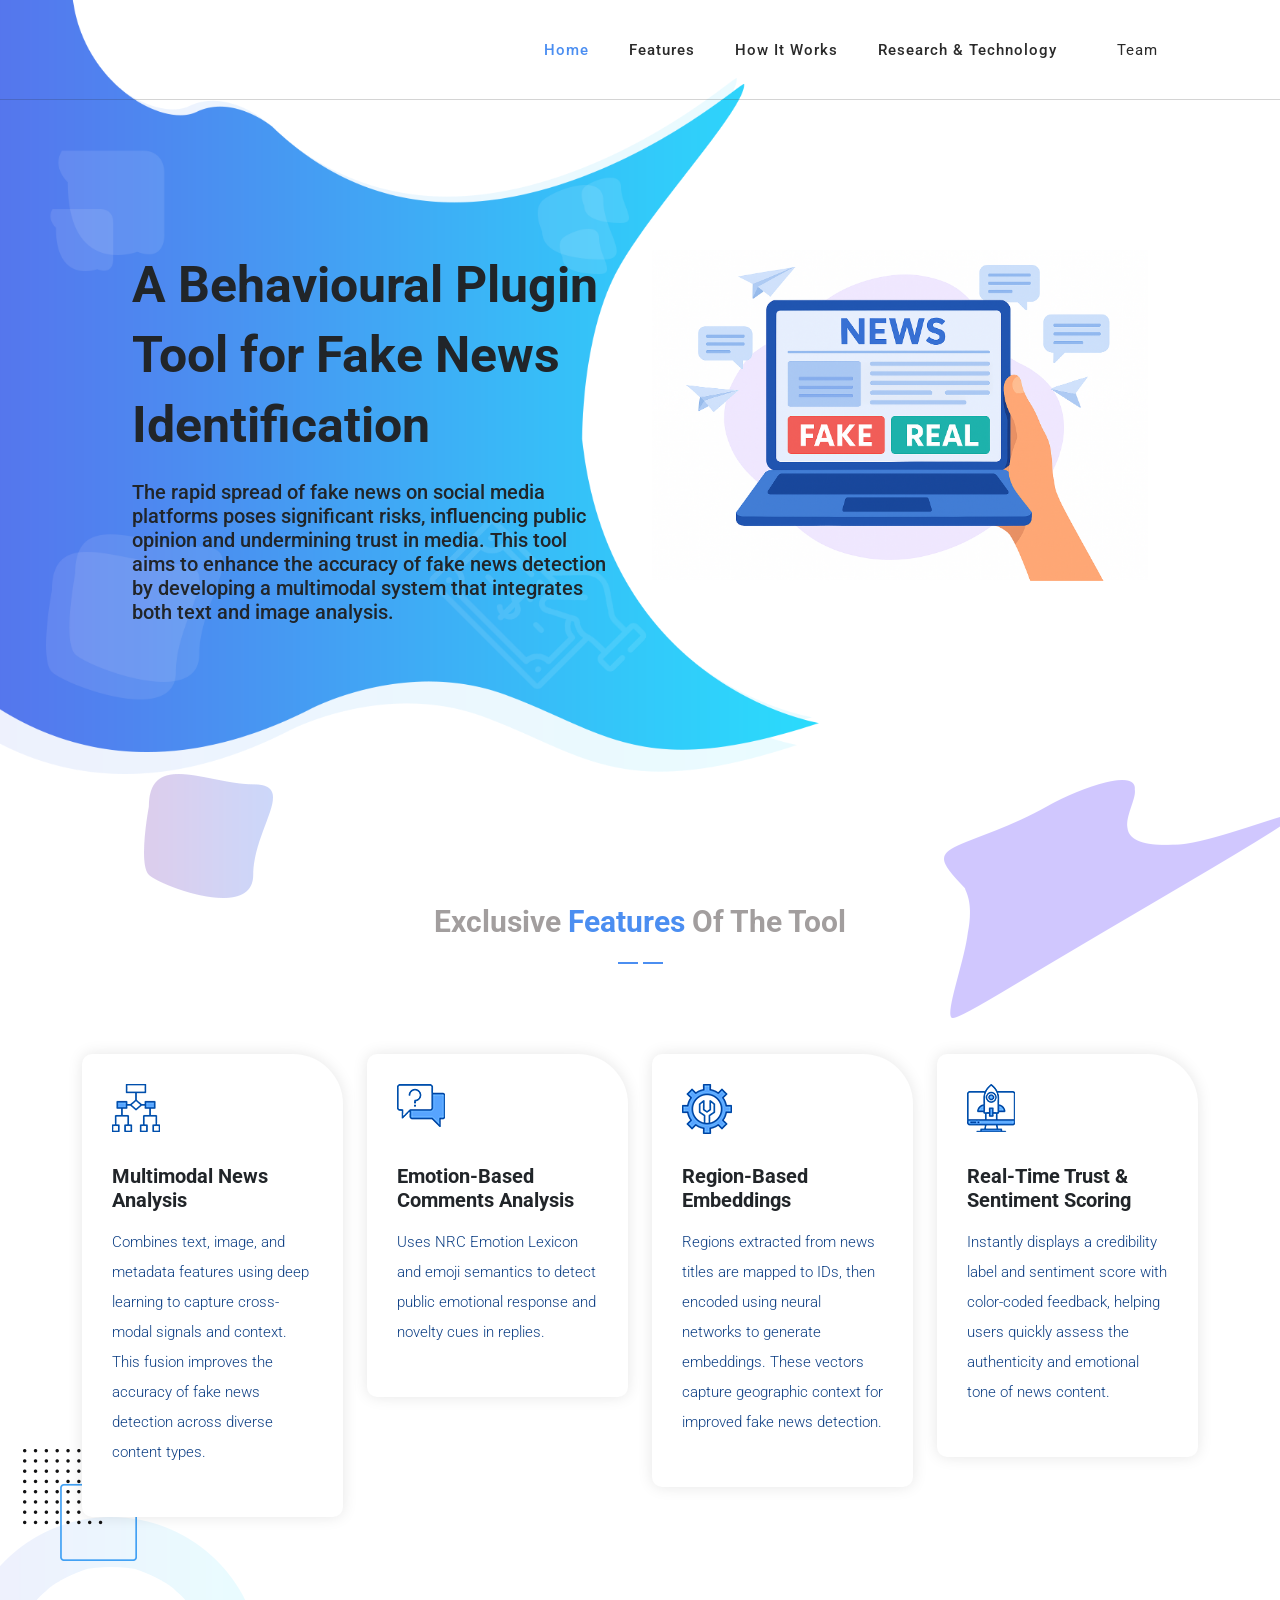
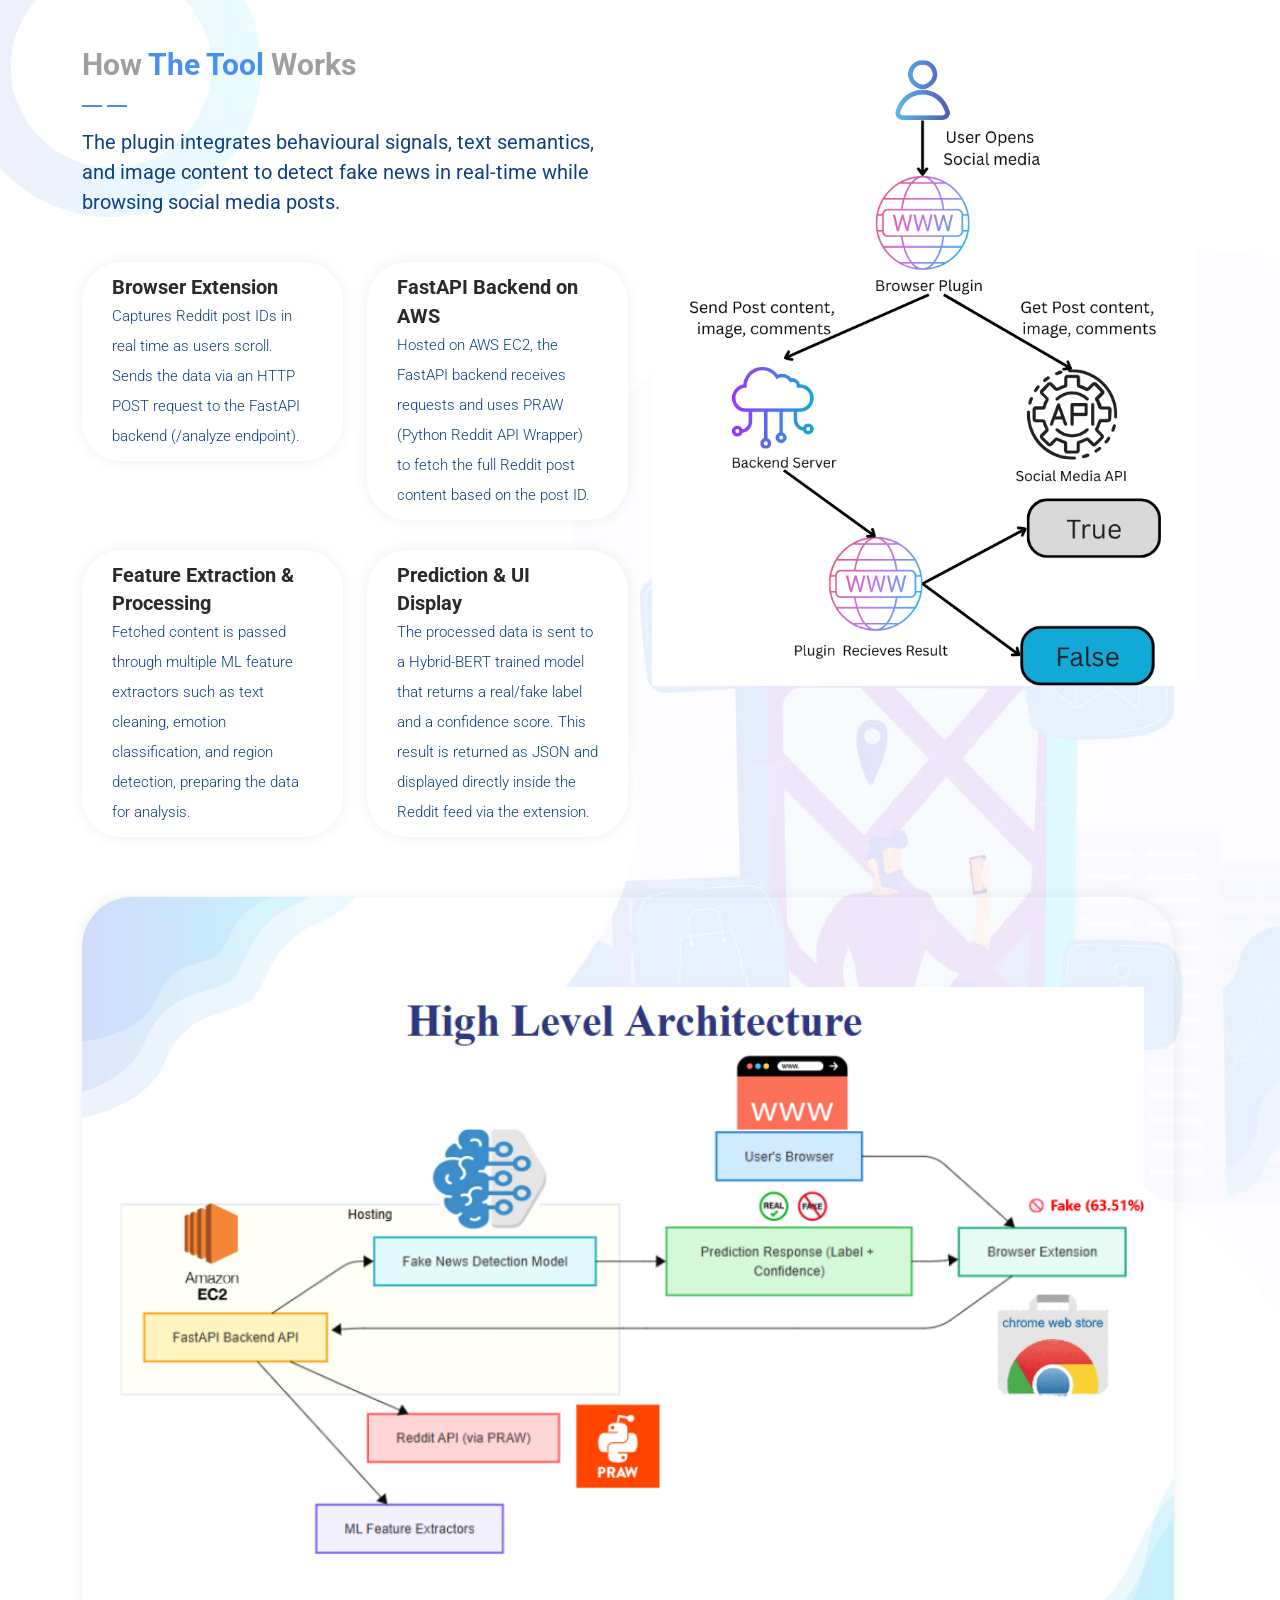
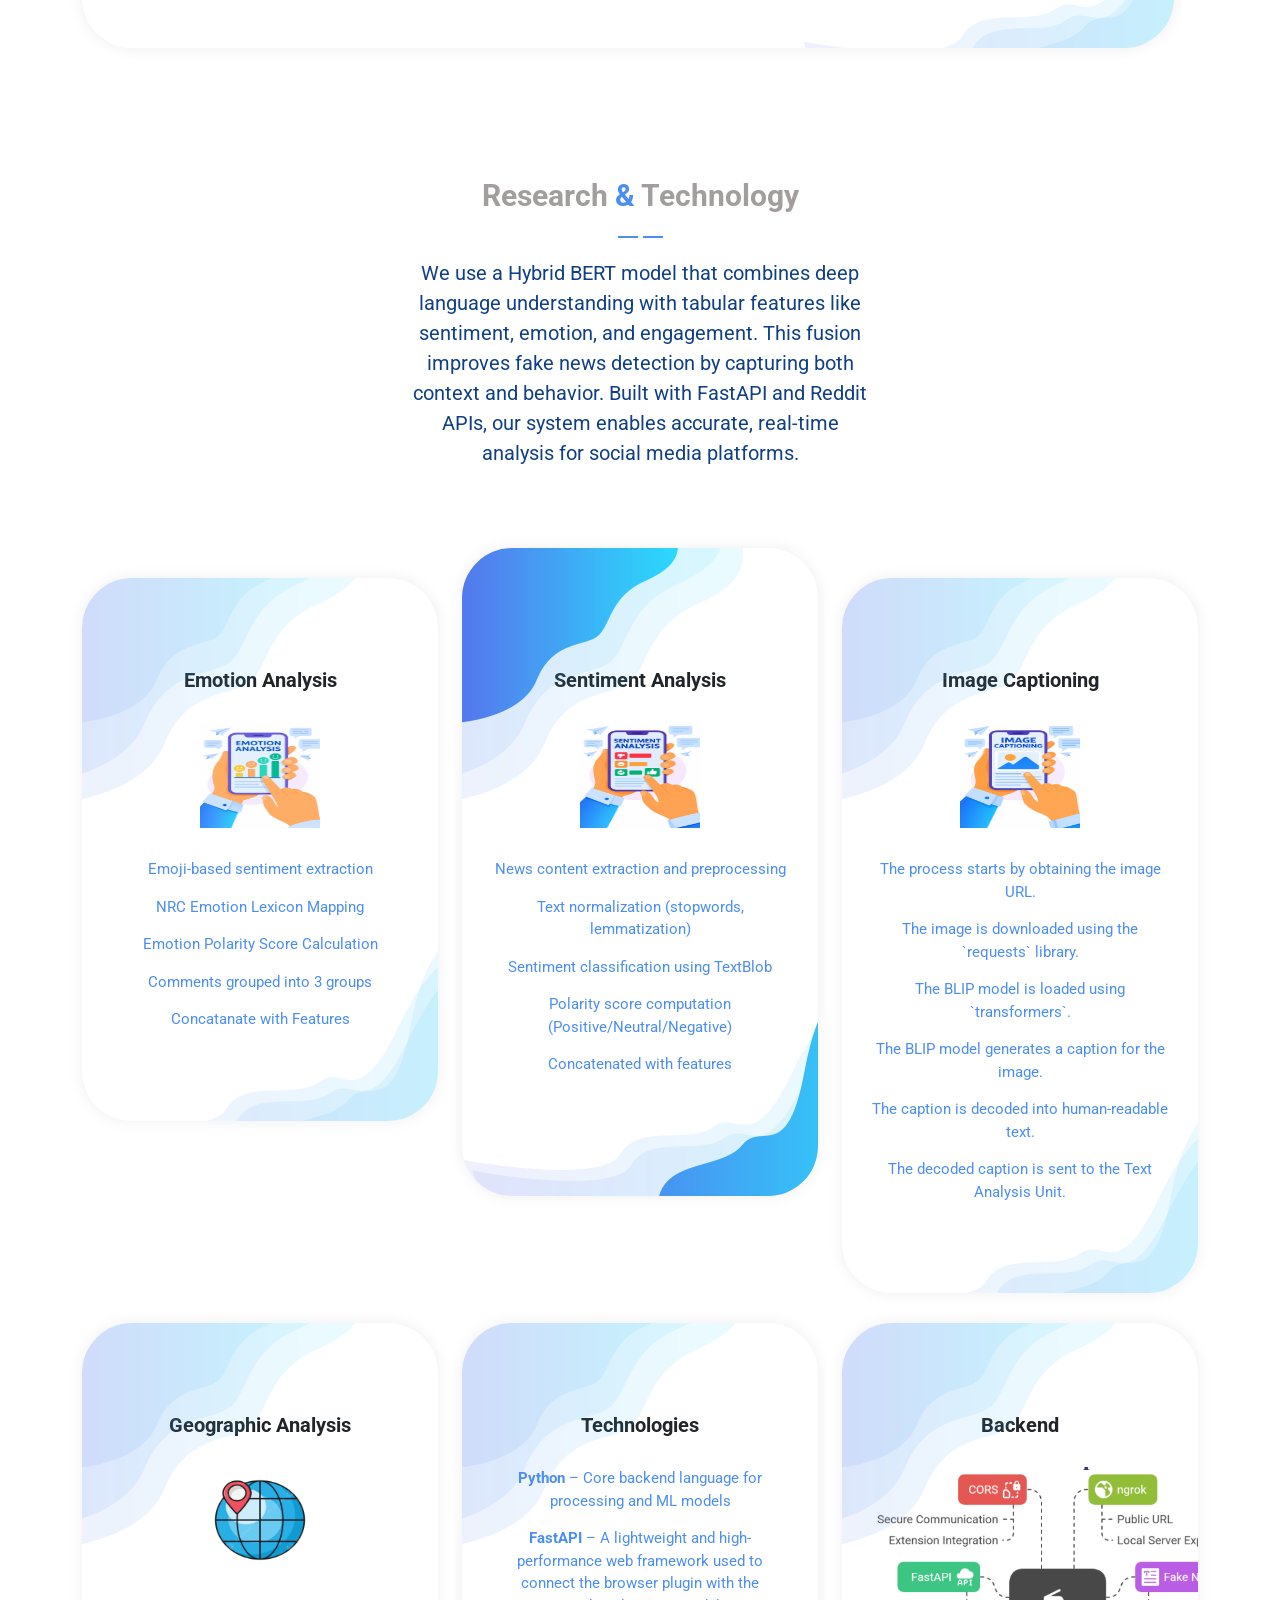
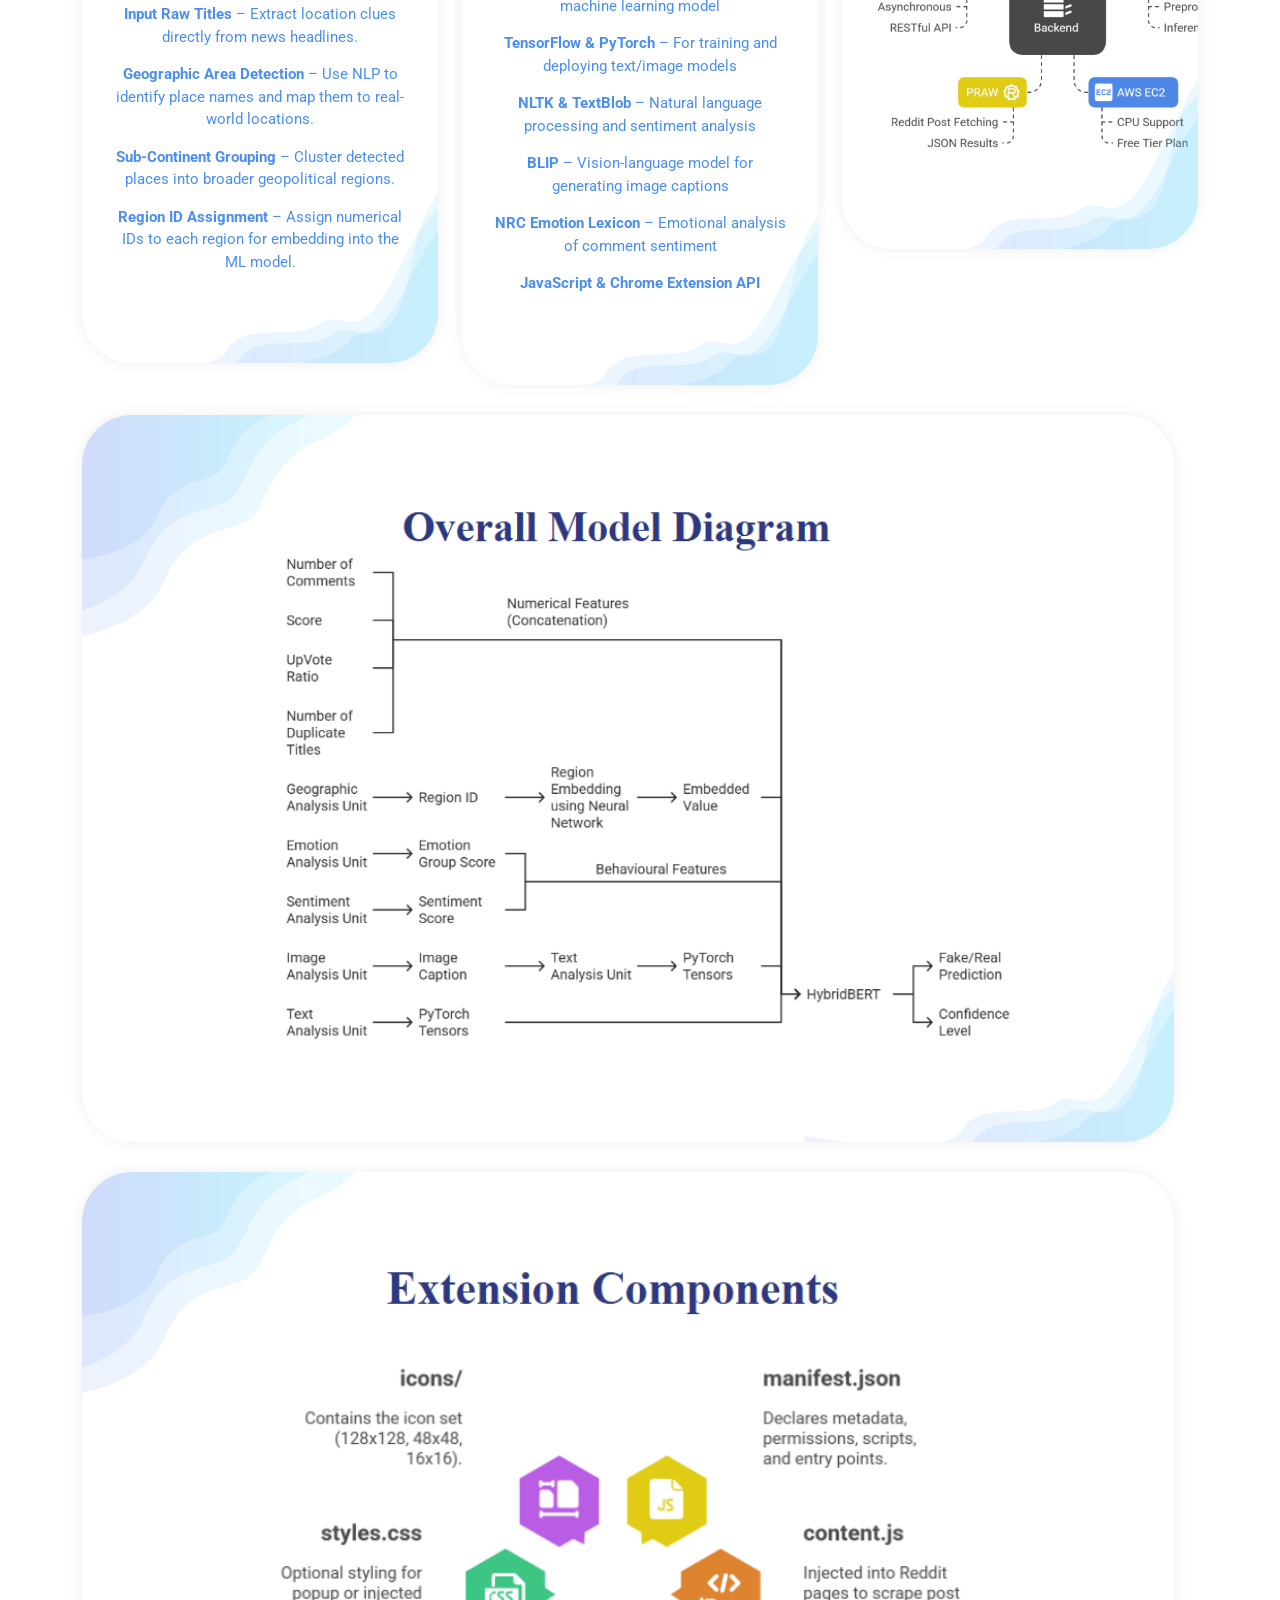
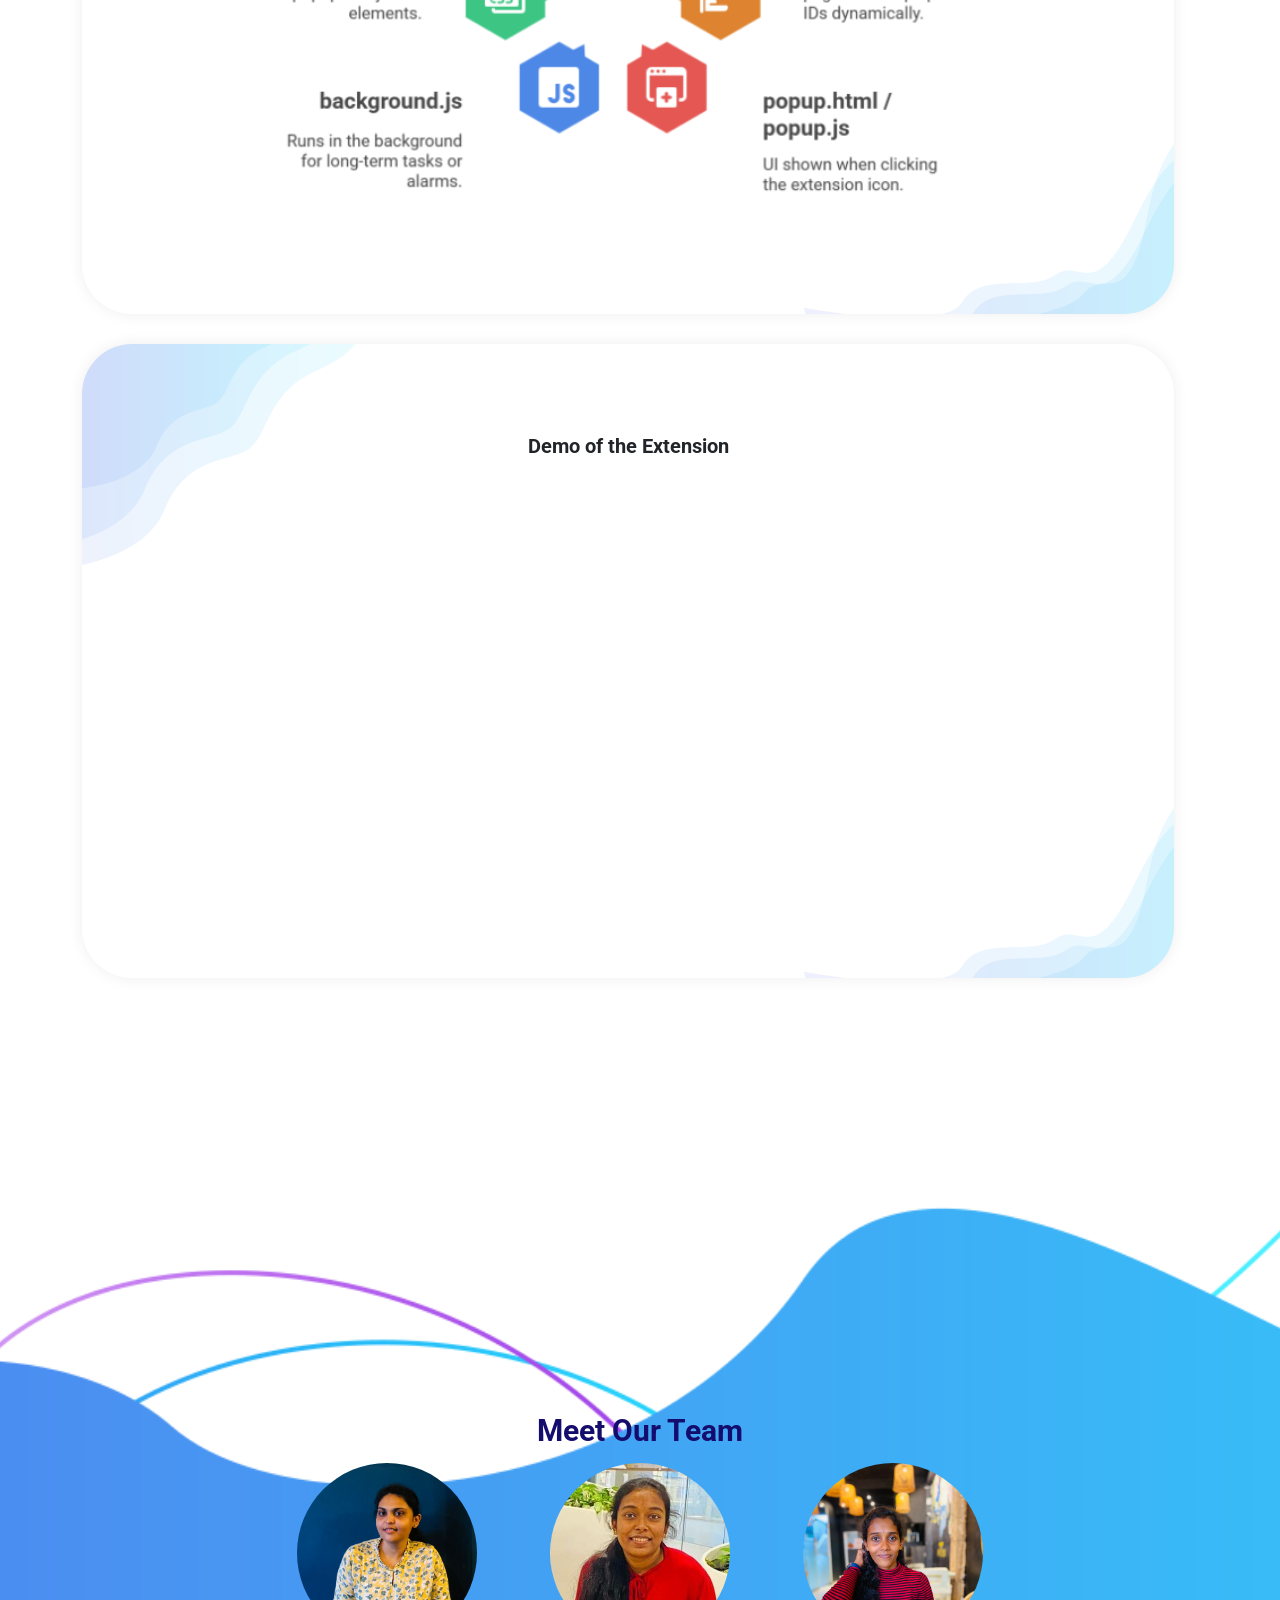
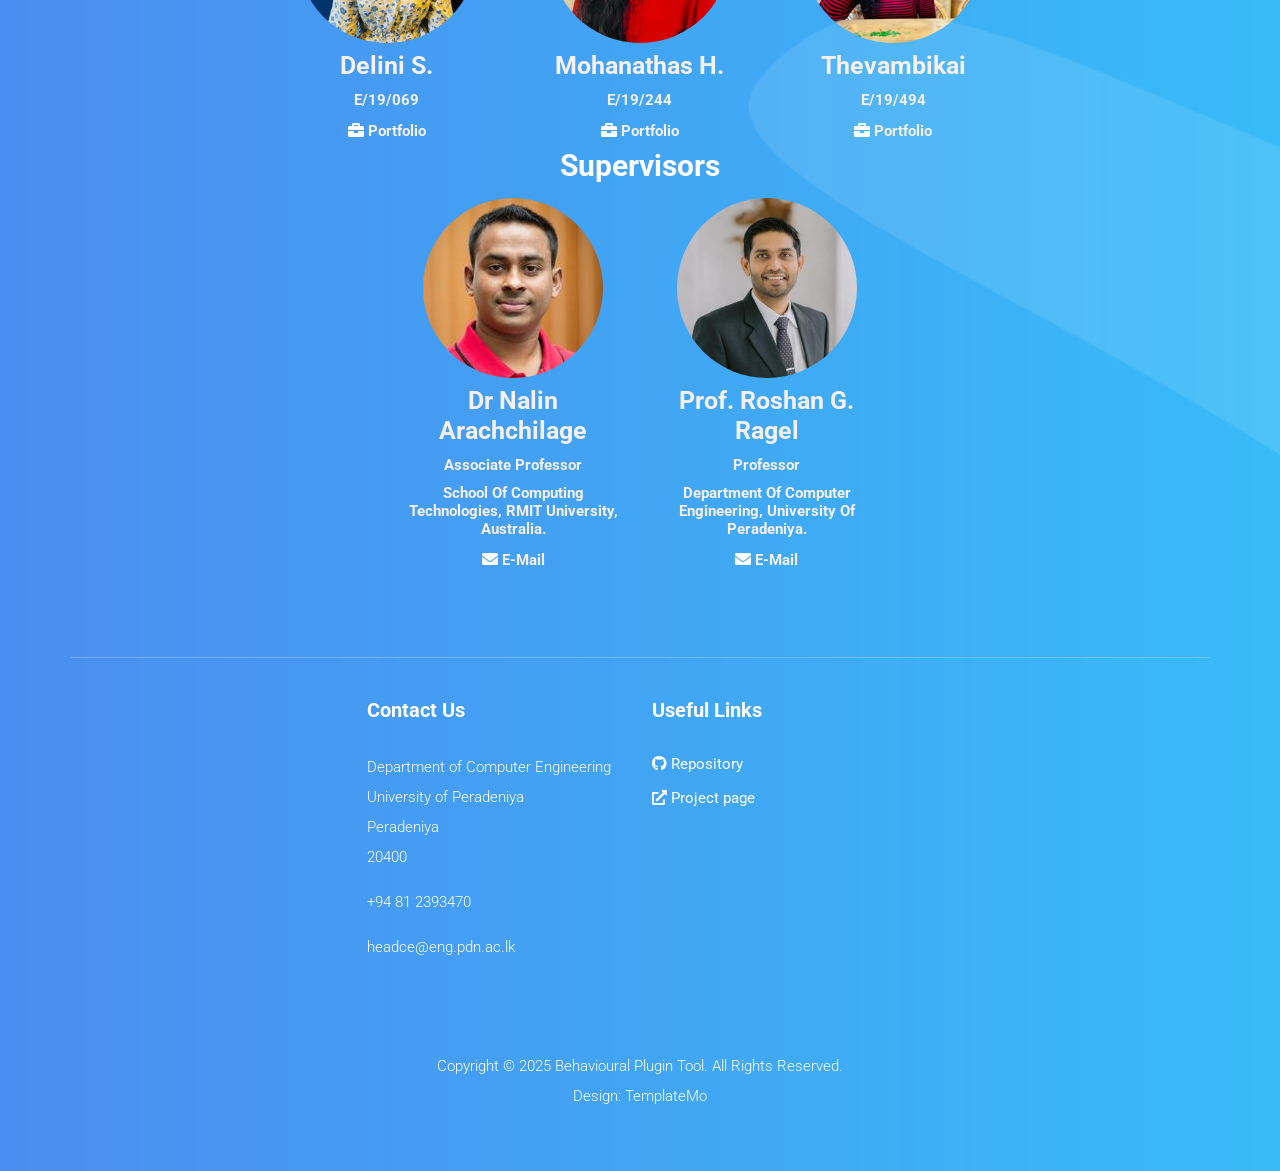
==== commit 6fd9d3e6: "Update project page" ====
--- a/docs/index.html
+++ b/docs/index.html
@@ -196,9 +196,6 @@
           <div class="section-heading  wow fadeInDown" data-wow-duration="1s" data-wow-delay="0.5s">
             <h4>Exclusive <em> Features</em> of the tool</h4>
             <img src="assets/images/heading-line-dec.png" alt="">
-            <p style="font-size: 20px;"><strong>Explore the advanced capabilities of our fake news detection plugin
-                designed for real-time analysis and
-                trust scoring. Built using cutting-edge technology and behavioural insights.</strong></p>
           </div>
         </div>
       </div>
@@ -266,8 +263,8 @@
           <div class="section-heading">
             <h4>How <em>the tool</em> works</h4>
             <img src="assets/images/heading-line-dec.png" alt="">
-            <p>The plugin integrates behavioural signals, text semantics, and image content to detect fake news in
-              real-time while browsing social media posts.</p>
+            <p style="font-size: 20px;"><strong>The plugin integrates behavioural signals, text semantics, and image content to detect fake news in
+              real-time while browsing social media posts.</strong></p>
           </div>
           <div class="row">
             <div class="col-lg-6">
@@ -298,10 +295,6 @@
                   confidence score. This result is returned as JSON and displayed directly inside the Reddit feed via
                   the extension.</p>
               </div>
-            </div>
-            <div class="col-lg-12">
-              <p>The system fuses text, image, and comment-based emotion vectors to generate a final trust score shown
-                to the user instantly.</p>
             </div>
           </div>
         </div>
@@ -581,10 +574,7 @@
           <div class="section-heading">
             <h4>Research <em>&</em> technology</h4>
             <img src="assets/images/heading-line-dec.png" alt="">
-            <p>The consequences of fake news are far-reaching, impacting
-              political stability, public health, and societal trust in media sources. Detecting
-              and addressing fake news is essential for maintaining the integrity of
-              information and reducing the harmful effects of misinformation on society. </p>
+            <p style="font-size: 20px;"><strong>We use a Hybrid BERT model that combines deep language understanding with tabular features like sentiment, emotion, and engagement. This fusion improves fake news detection by capturing both context and behavior. Built with FastAPI and Reddit APIs, our system enables accurate, real-time analysis for social media platforms. </strong></p>
           </div>
         </div>
         <div class="col-lg-4">
@@ -624,12 +614,12 @@
               <img src="assets/images/caption.png" alt="">
             </div>
             <ul>
-              <li>Extracts tweet image content using BLIP model</li>
-              <li>Generates semantic captions using Vision-Language model</li>
-              <li>BiLSTM encoder processes caption into feature vector</li>
-              <li>Captions add contextual understanding to the news</li>
-              <li>Combines with text & emotion data for detection</li>
-              <li>Improves fake news identification in visual content</li>
+              <li>The process starts by obtaining the image URL.</li>
+              <li>The image is downloaded using the `requests` library.</li>
+              <li>The BLIP model is loaded using `transformers`.</li>
+              <li>The BLIP model generates a caption for the image.</li>
+              <li>The caption is decoded into human-readable text.</li>
+              <li>The decoded caption is sent to the Text Analysis Unit.</li>
             </ul>
           </div>
         </div>
@@ -661,12 +651,12 @@
             <h4>Technologies</h4>
             <ul>
               <li><strong>Python</strong> – Core backend language for processing and ML models</li>
-              <li><strong>Flask API</strong> – Lightweight server to connect the plugin with ML model</li>
+              <li><strong>FastAPI</strong> – A lightweight and high-performance web framework used to connect the browser plugin with the machine learning model</li>
               <li><strong>TensorFlow & PyTorch</strong> – For training and deploying text/image models</li>
               <li><strong>NLTK & TextBlob</strong> – Natural language processing and sentiment analysis</li>
               <li><strong>BLIP</strong> – Vision-language model for generating image captions</li>
               <li><strong>NRC Emotion Lexicon</strong> – Emotional analysis of comment sentiment</li>
-              <li><strong>JavaScript & Chrome Extension API</strong> – Frontend for browser plugin</li>
+              <li><strong>JavaScript & Chrome Extension API</strong></li>
             </ul>
           </div>
         </div>
@@ -723,7 +713,7 @@
       <div class="row">
         <div class="col-lg-8 offset-lg-2">
           <div class="section-heading">
-            <h4>Meet our team</h4>
+            <h4 style="color: rgb(21, 13, 110);">Meet our team</h4>
             <div class="row justify-content-center text-center">
               <div class="col-lg-4 text-center">
                 <img src="assets/images/delini.jpg" alt="Team Member 1" class="rounded-circle mb-2"
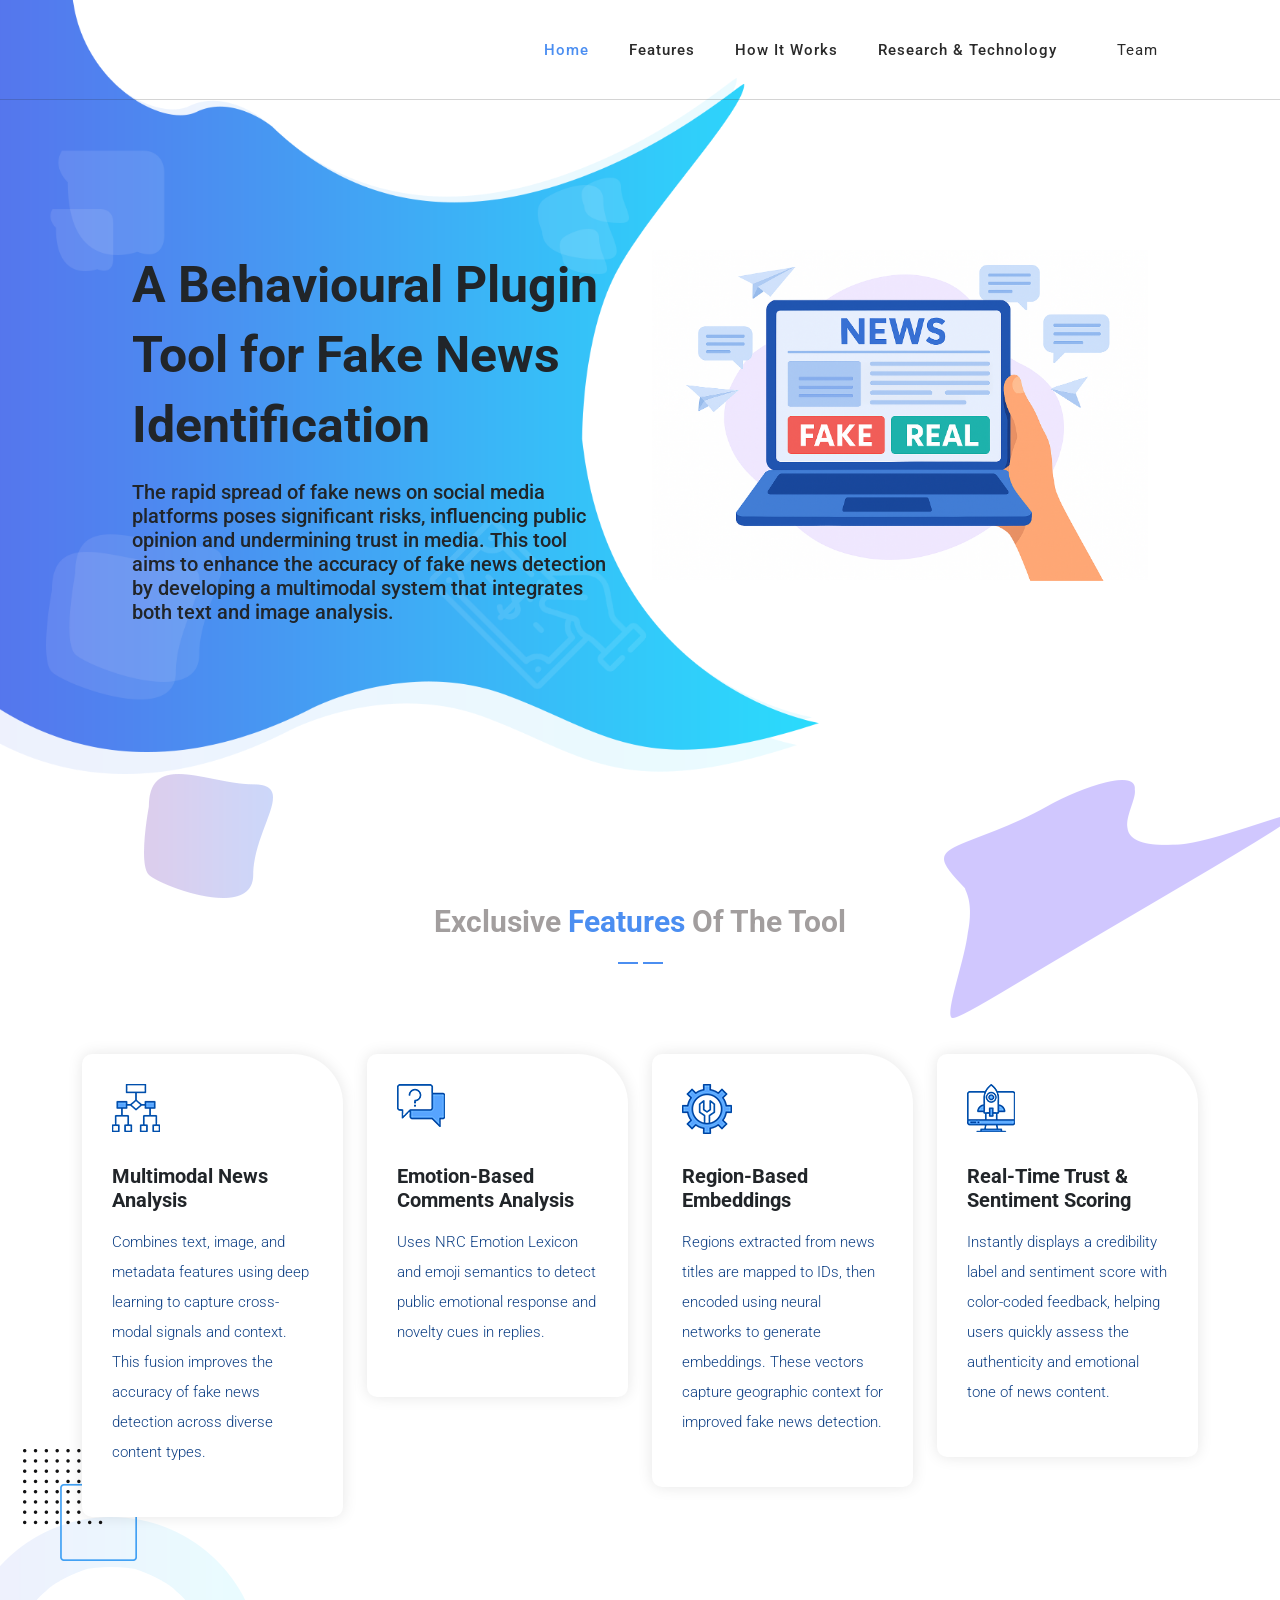
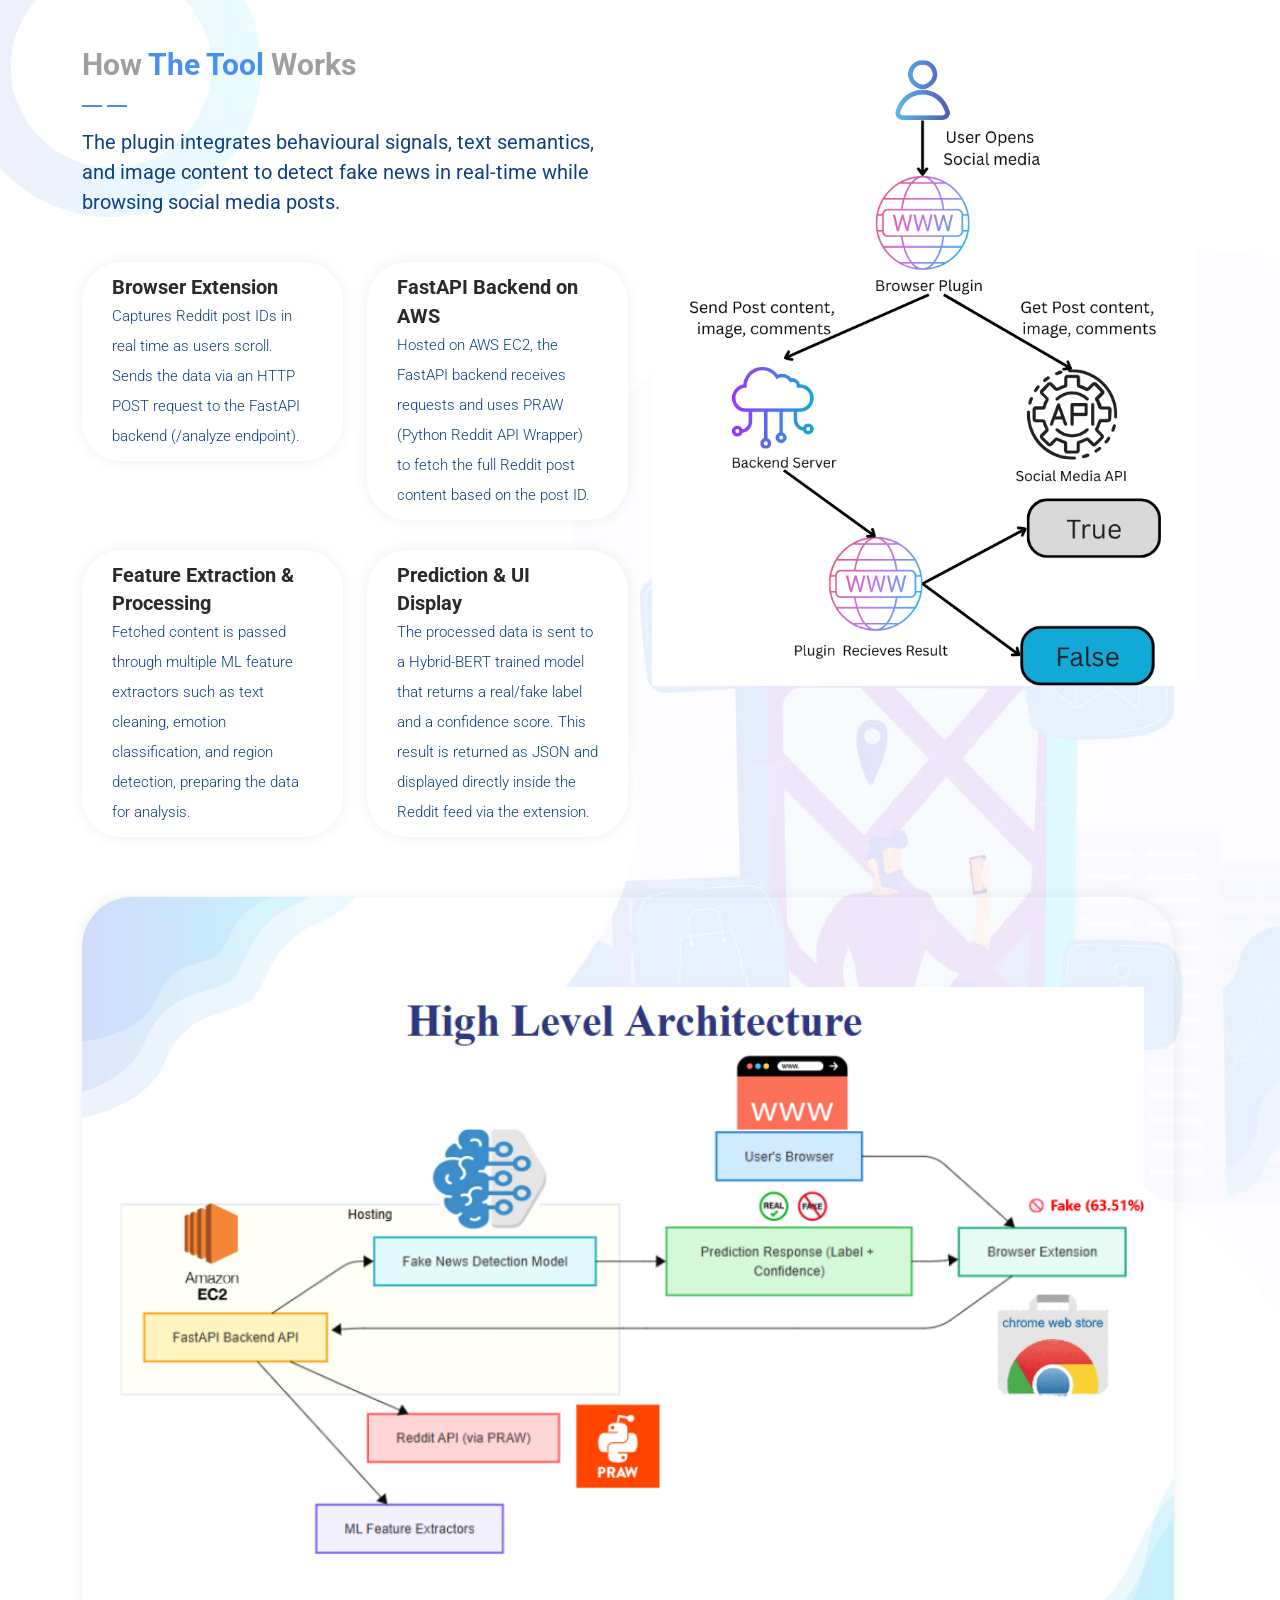
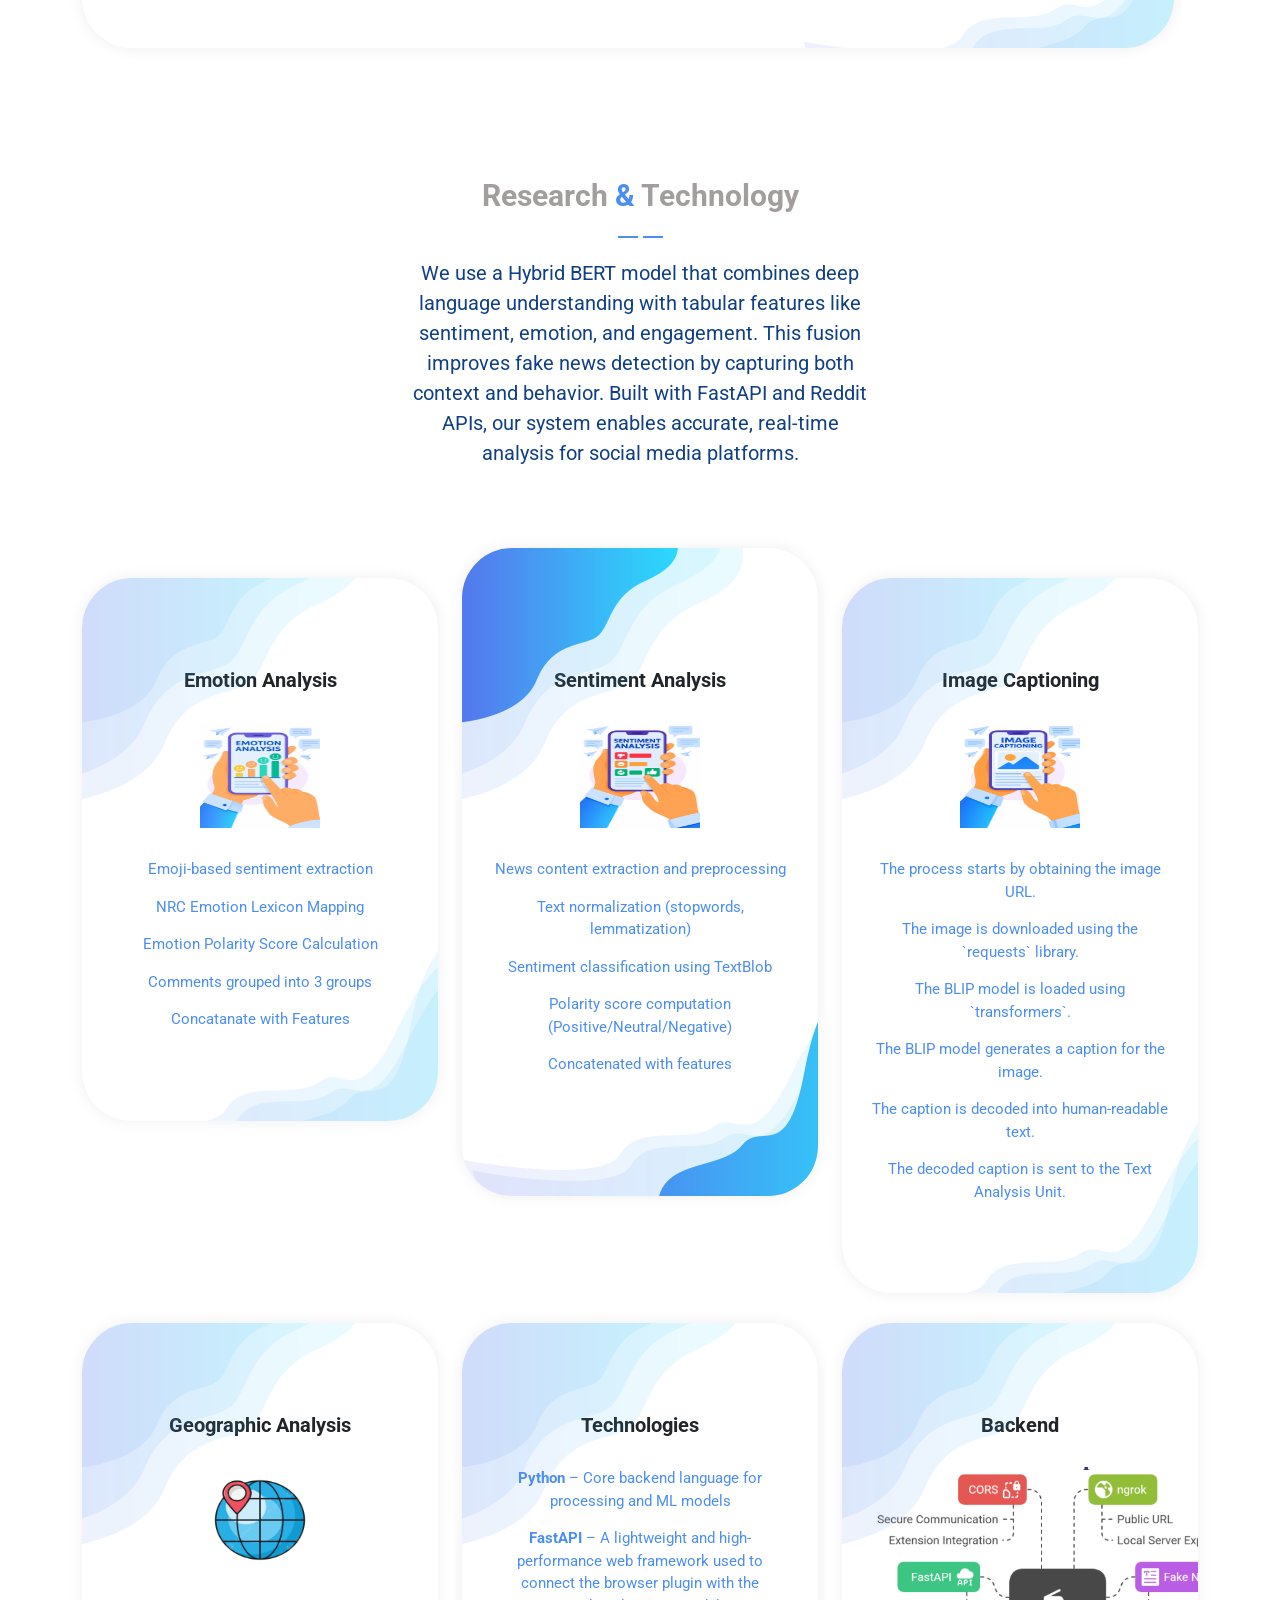
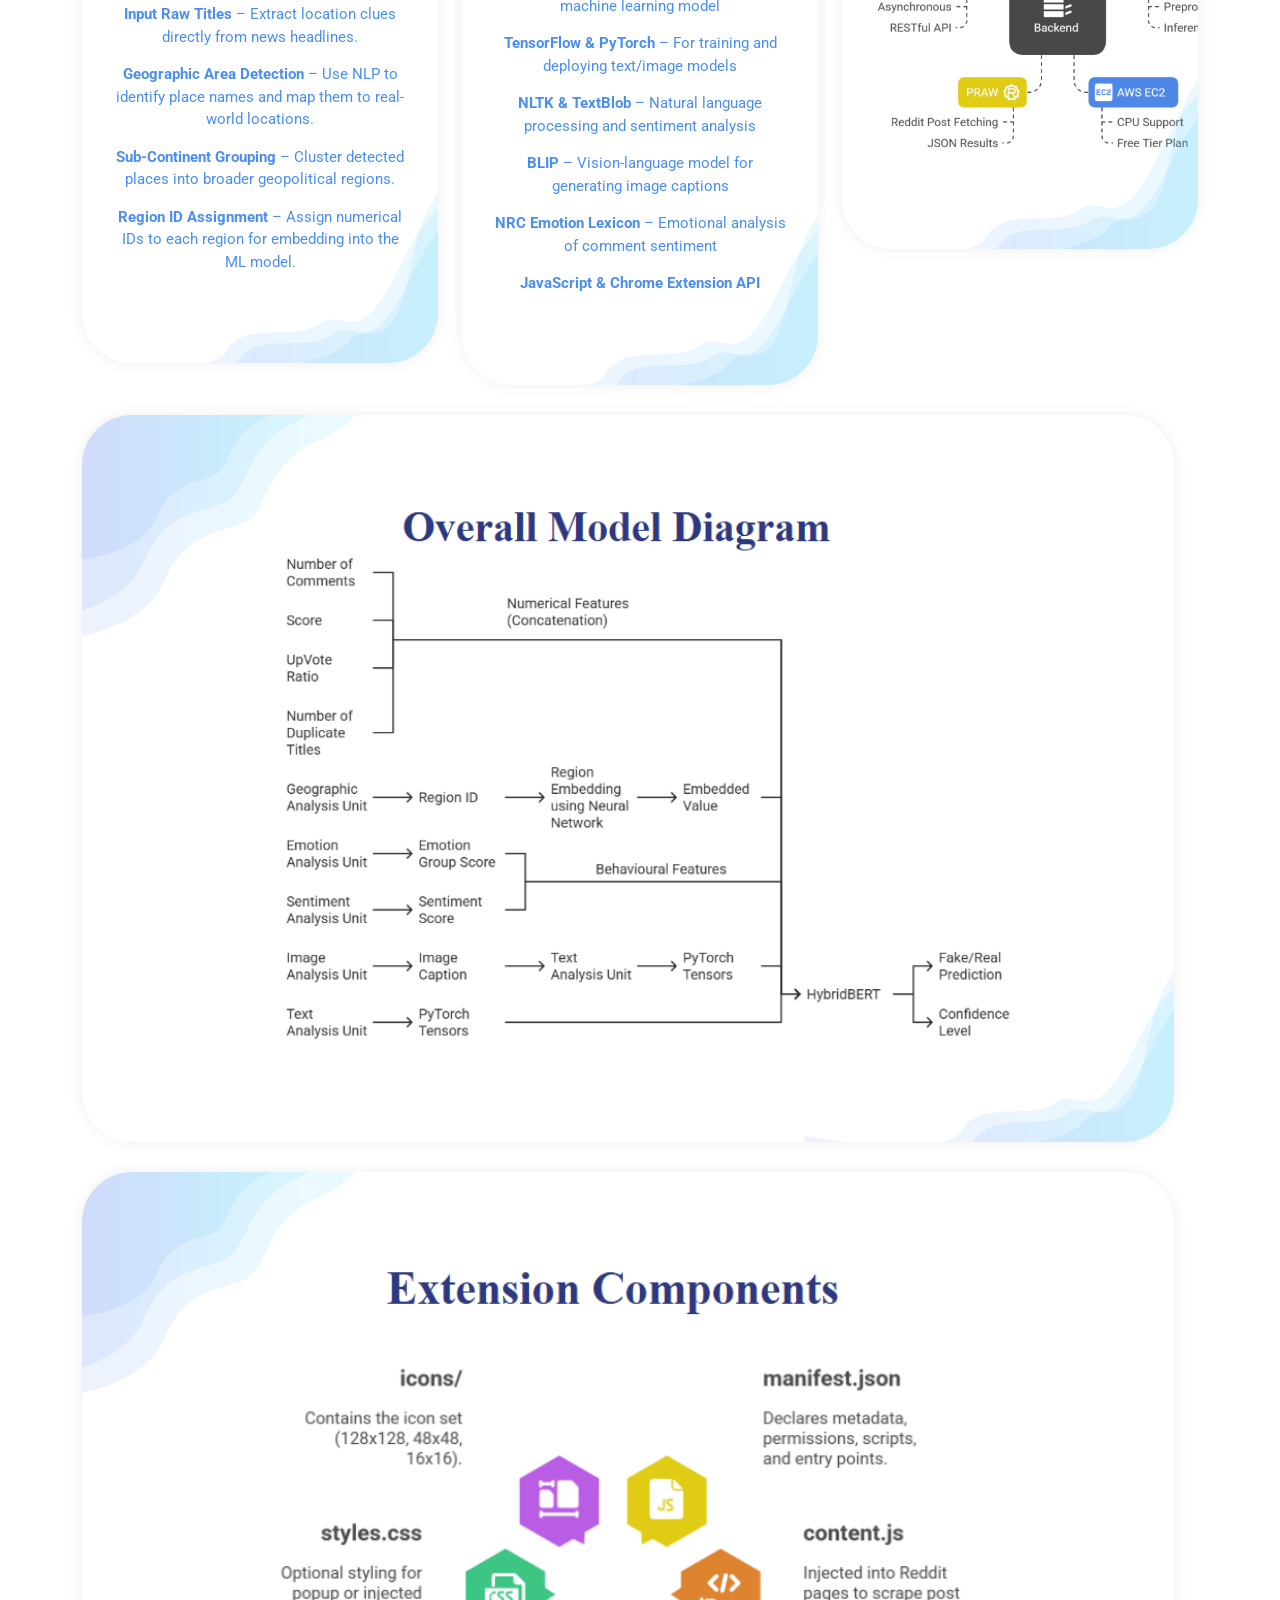
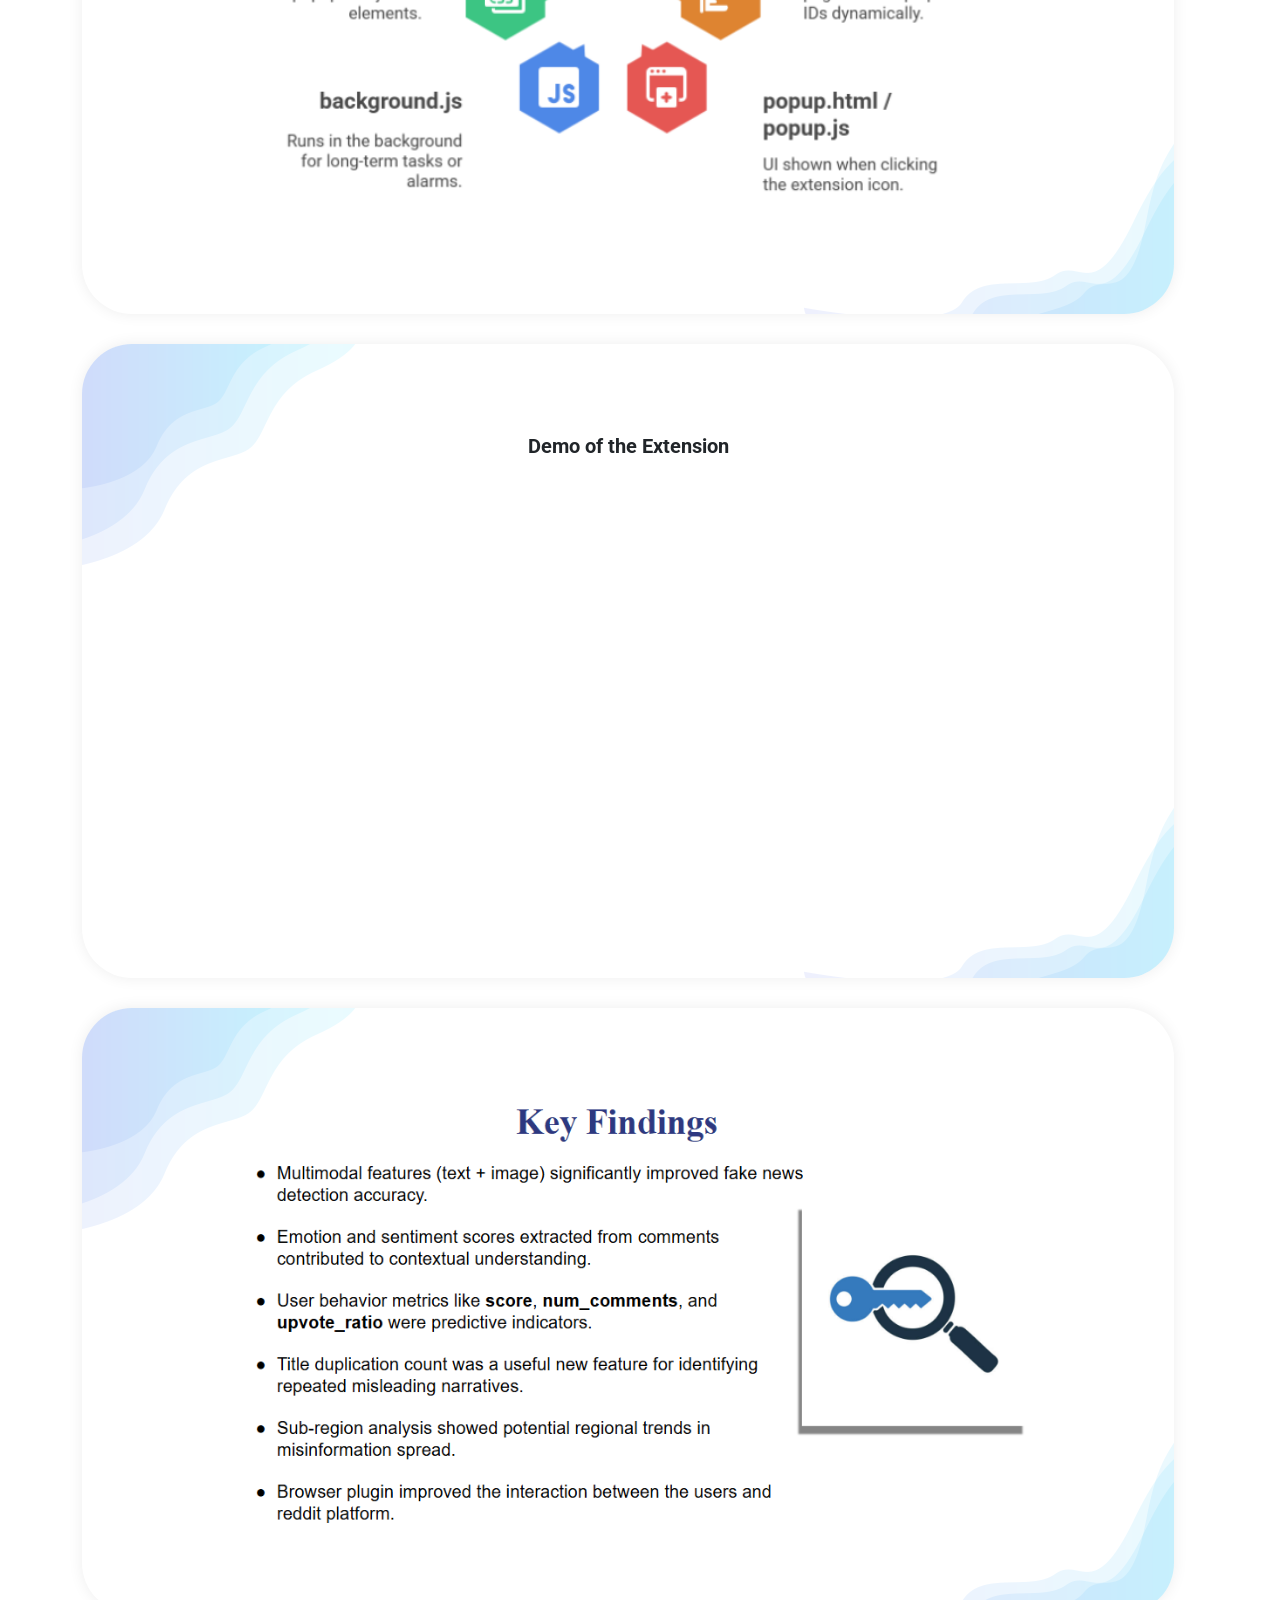
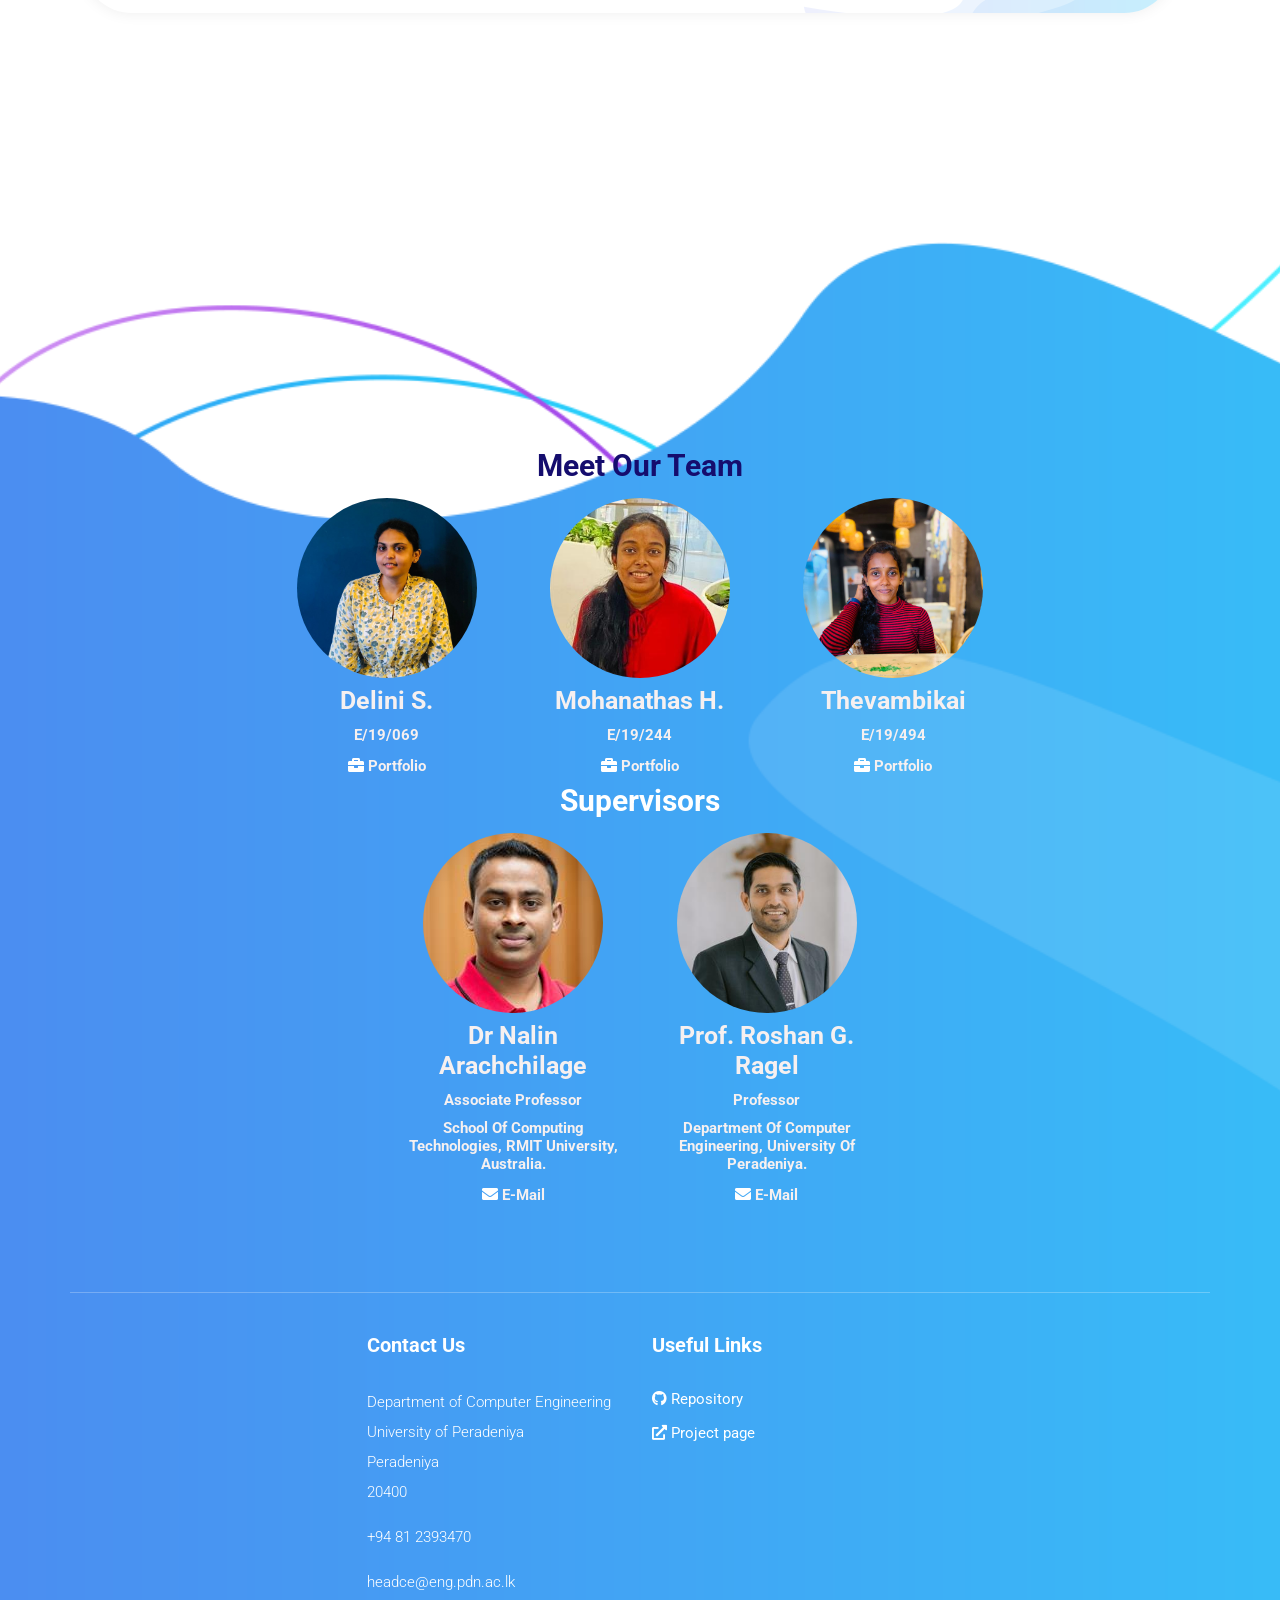
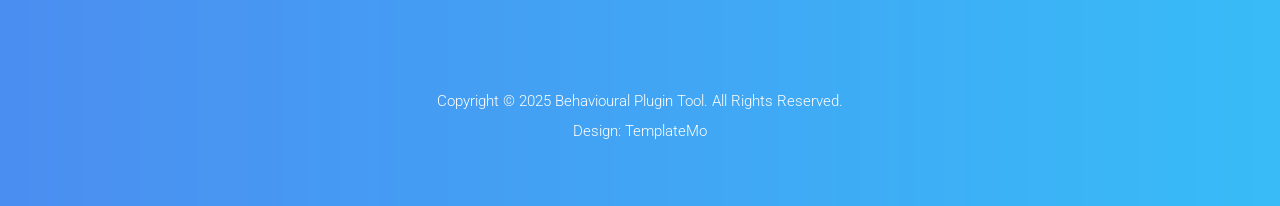
==== commit d0cfc243: "Add key findings in index.html" ====
--- a/docs/index.html
+++ b/docs/index.html
@@ -704,6 +704,15 @@
             </div>
           </div>
         </div>
+        <div class="row justify-content-center">
+          <div class="width: fit-content;">
+            <div class="pricing-item-regular">
+              <div>
+                <img src="assets/images/key-findings.png" alt="" style="max-width: 800px; height: auto;">
+              </div>
+            </div>
+          </div>
+        </div>
       </div>
     </div>
   </div>
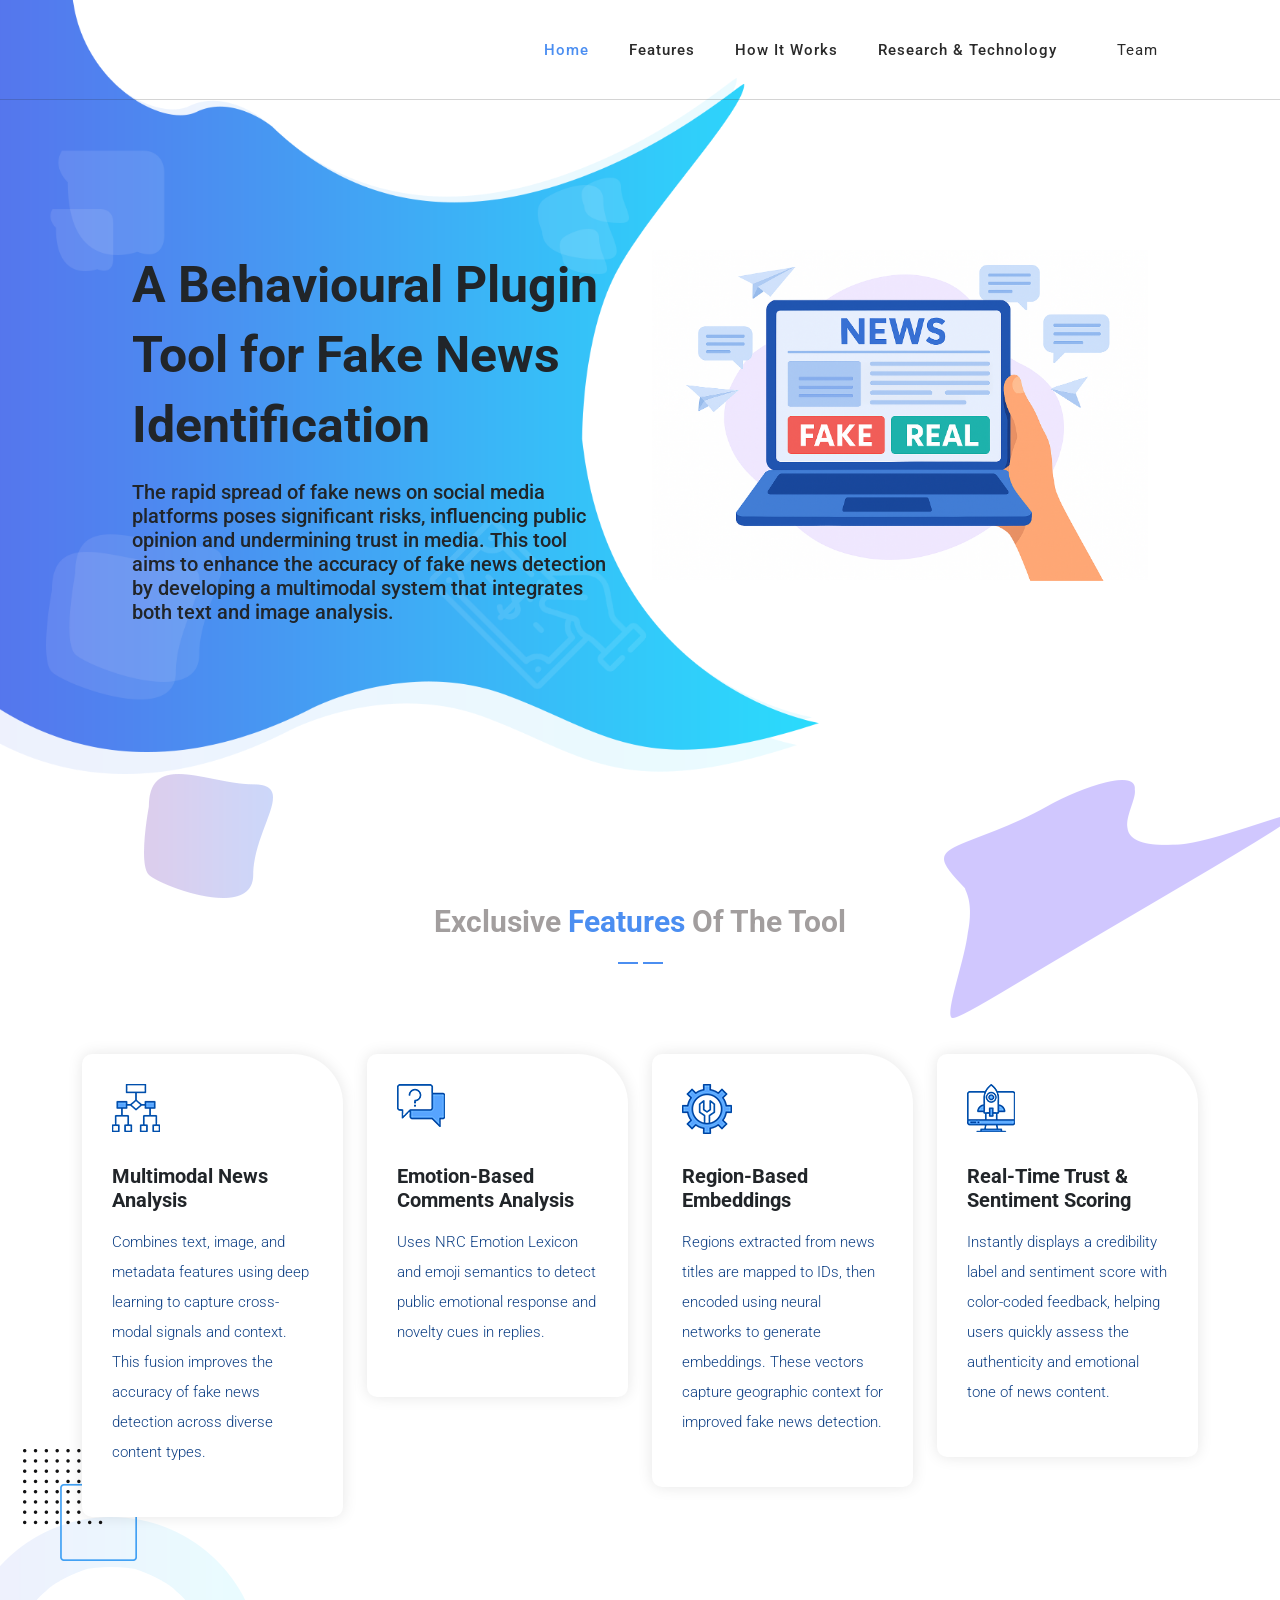
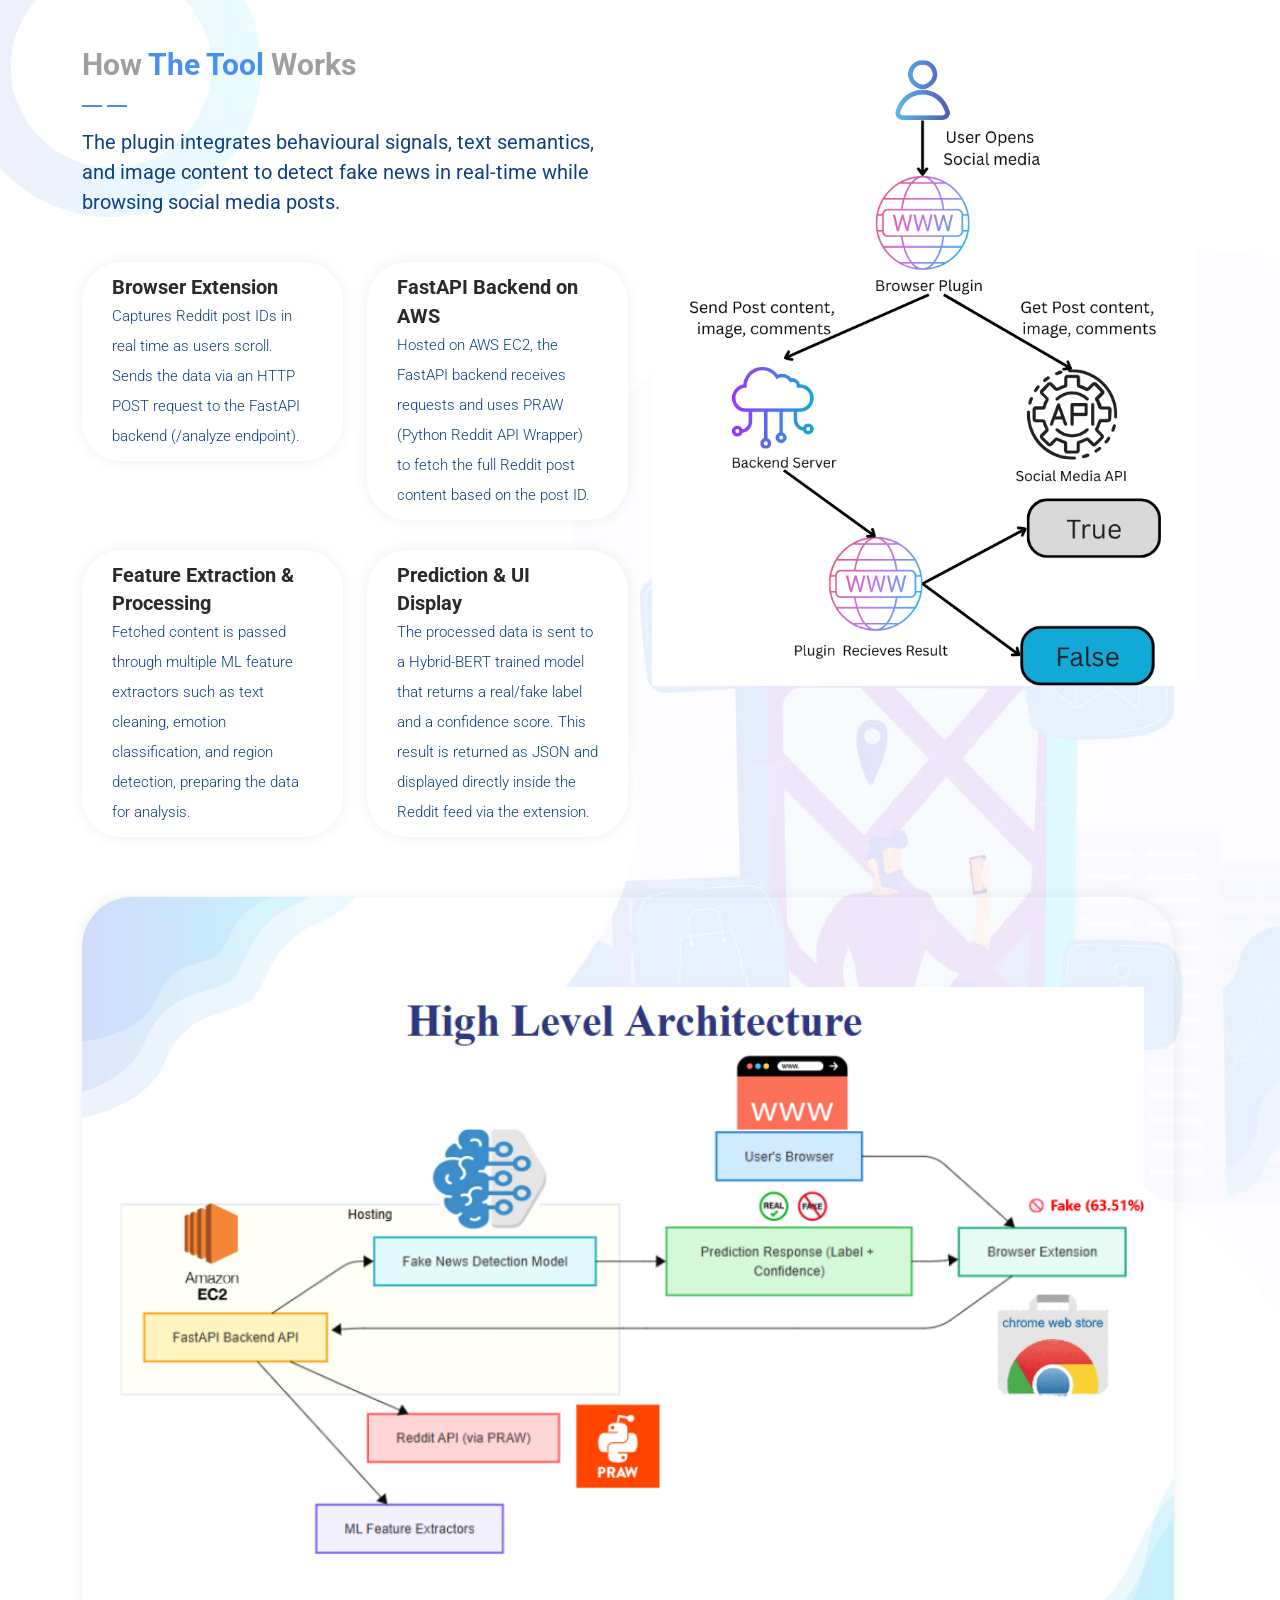
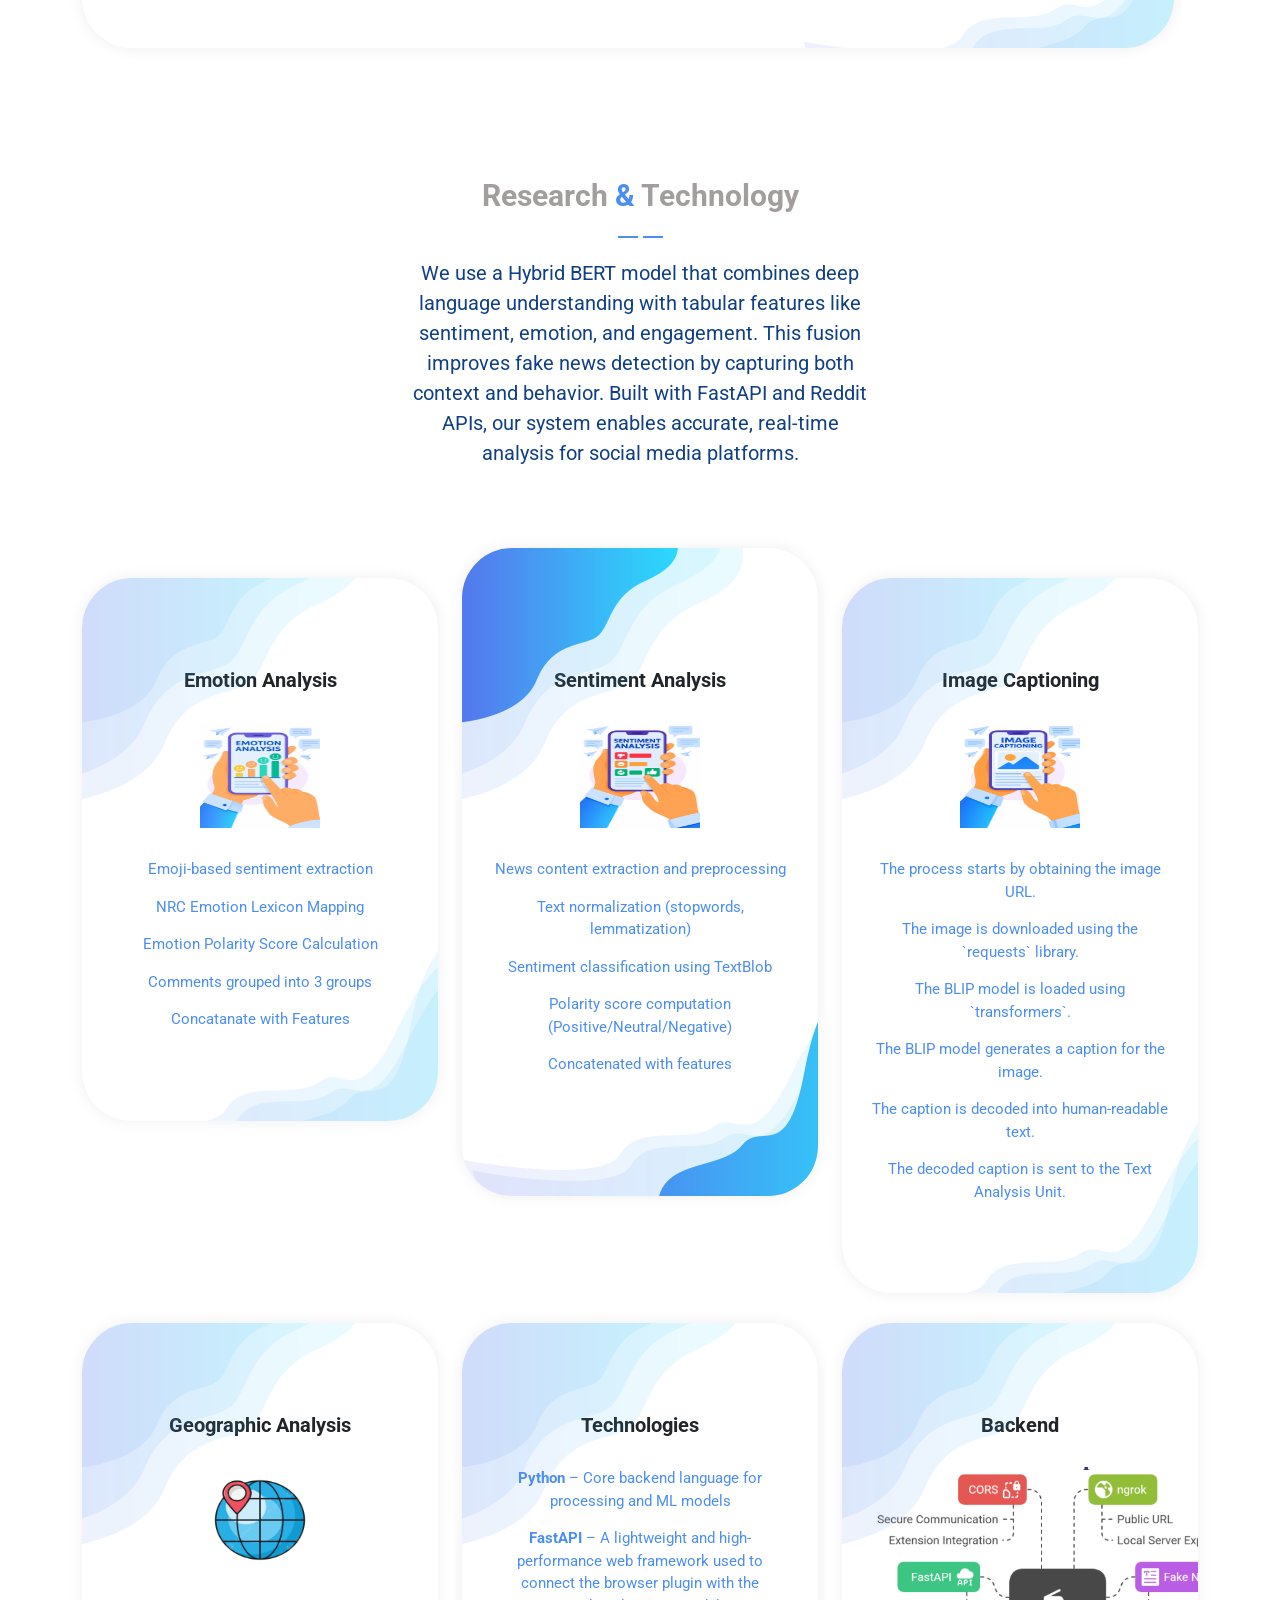
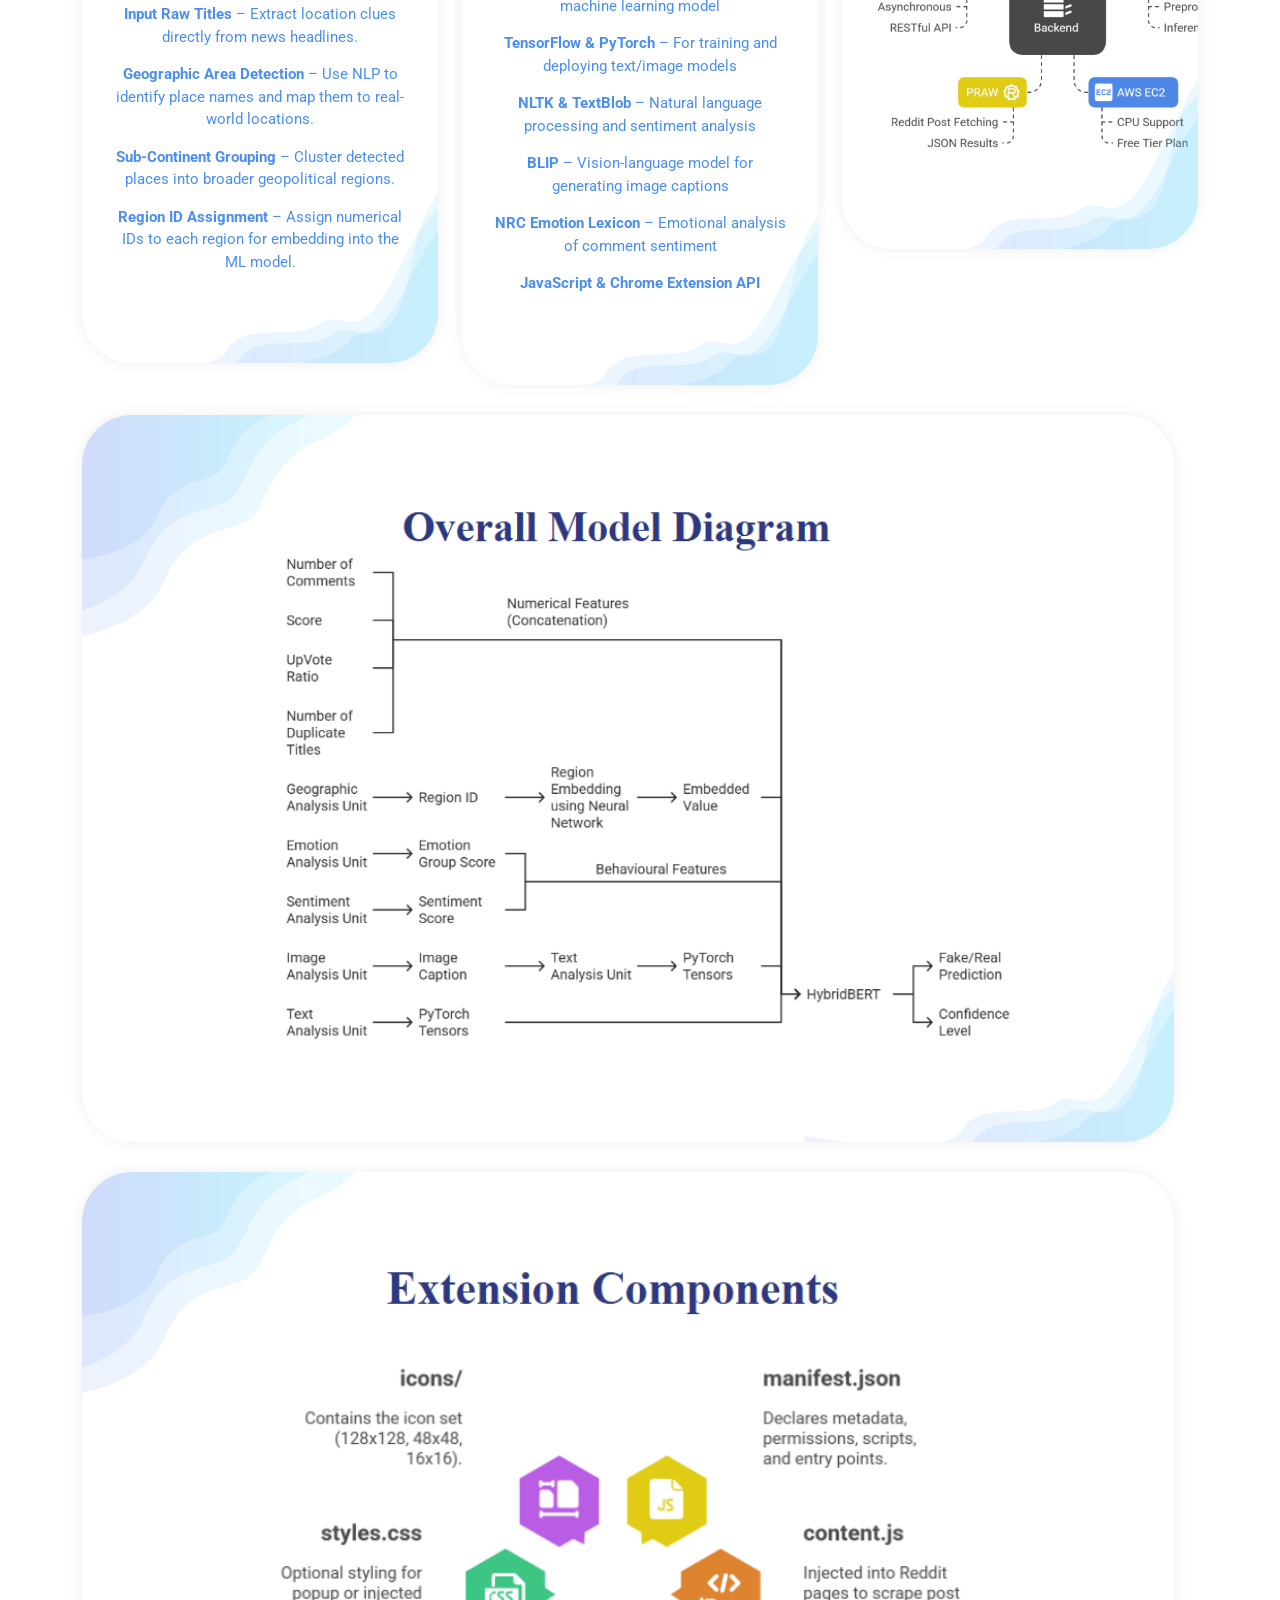
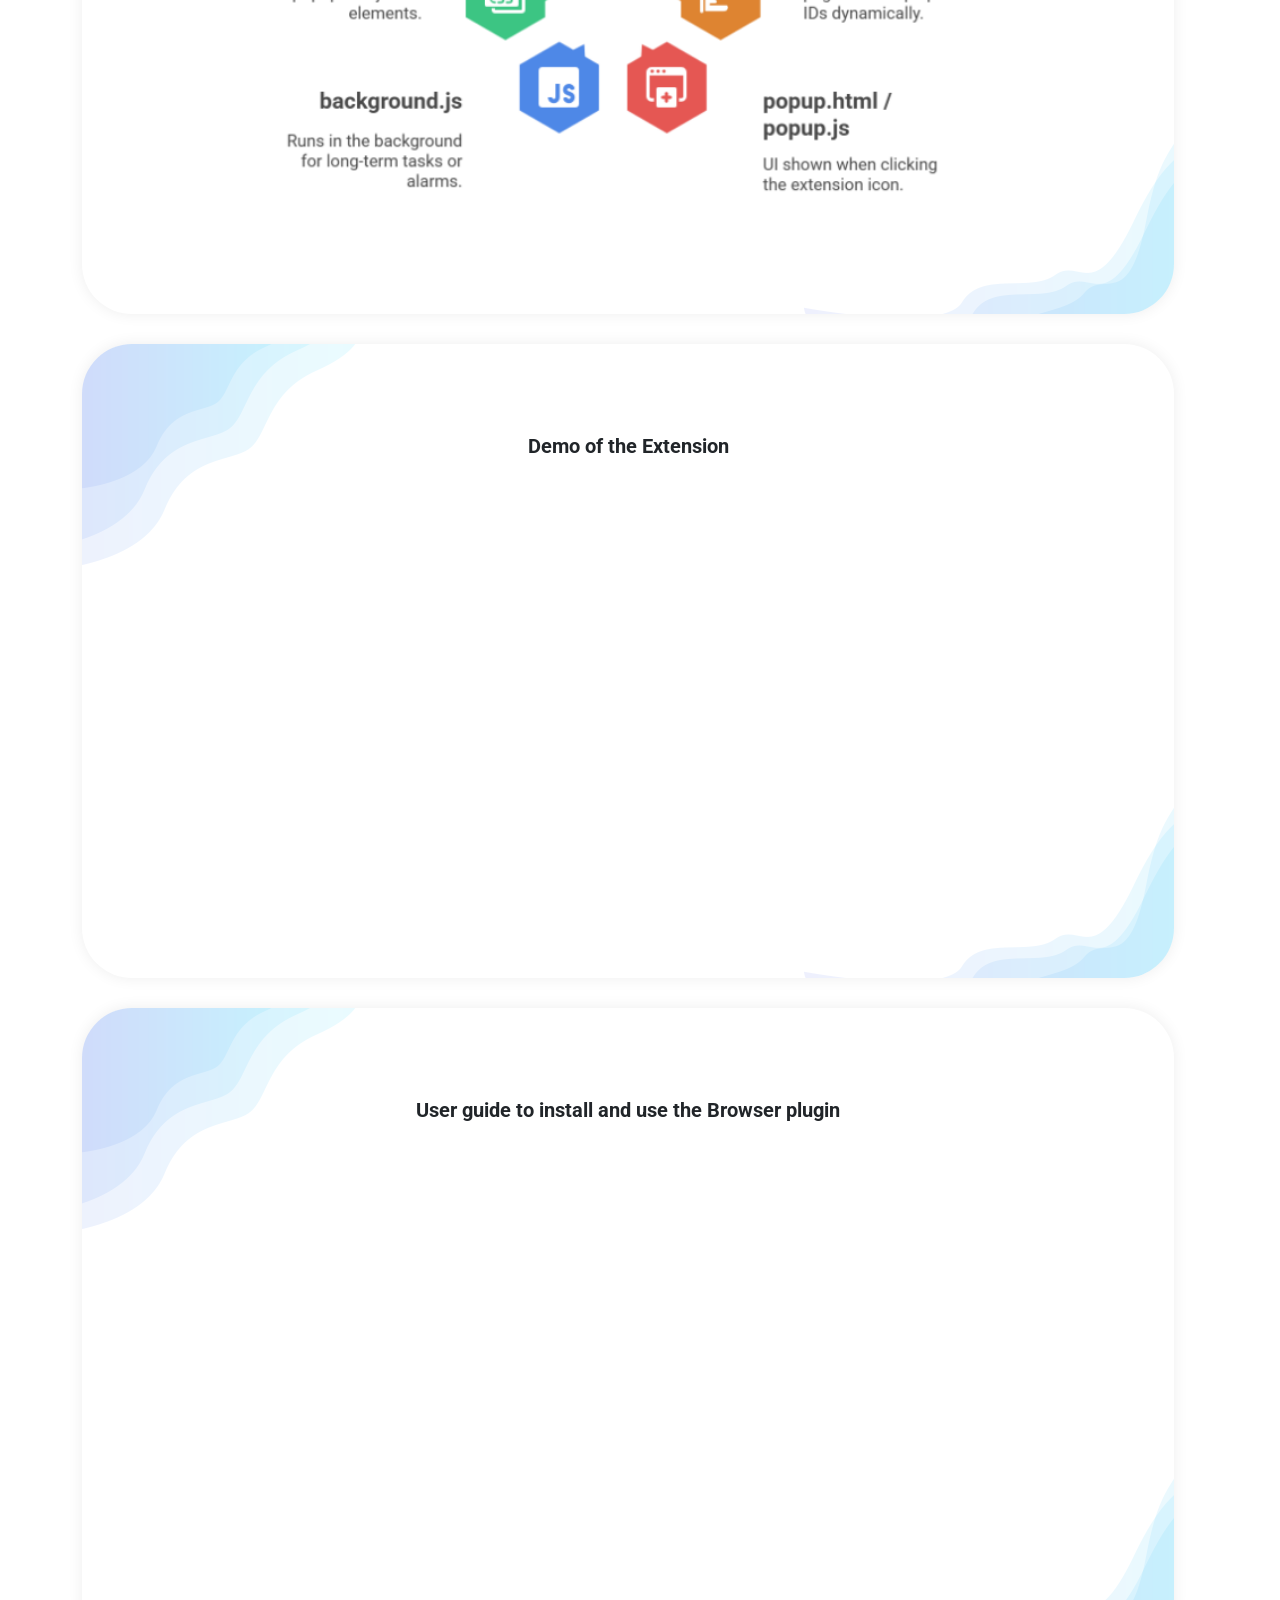
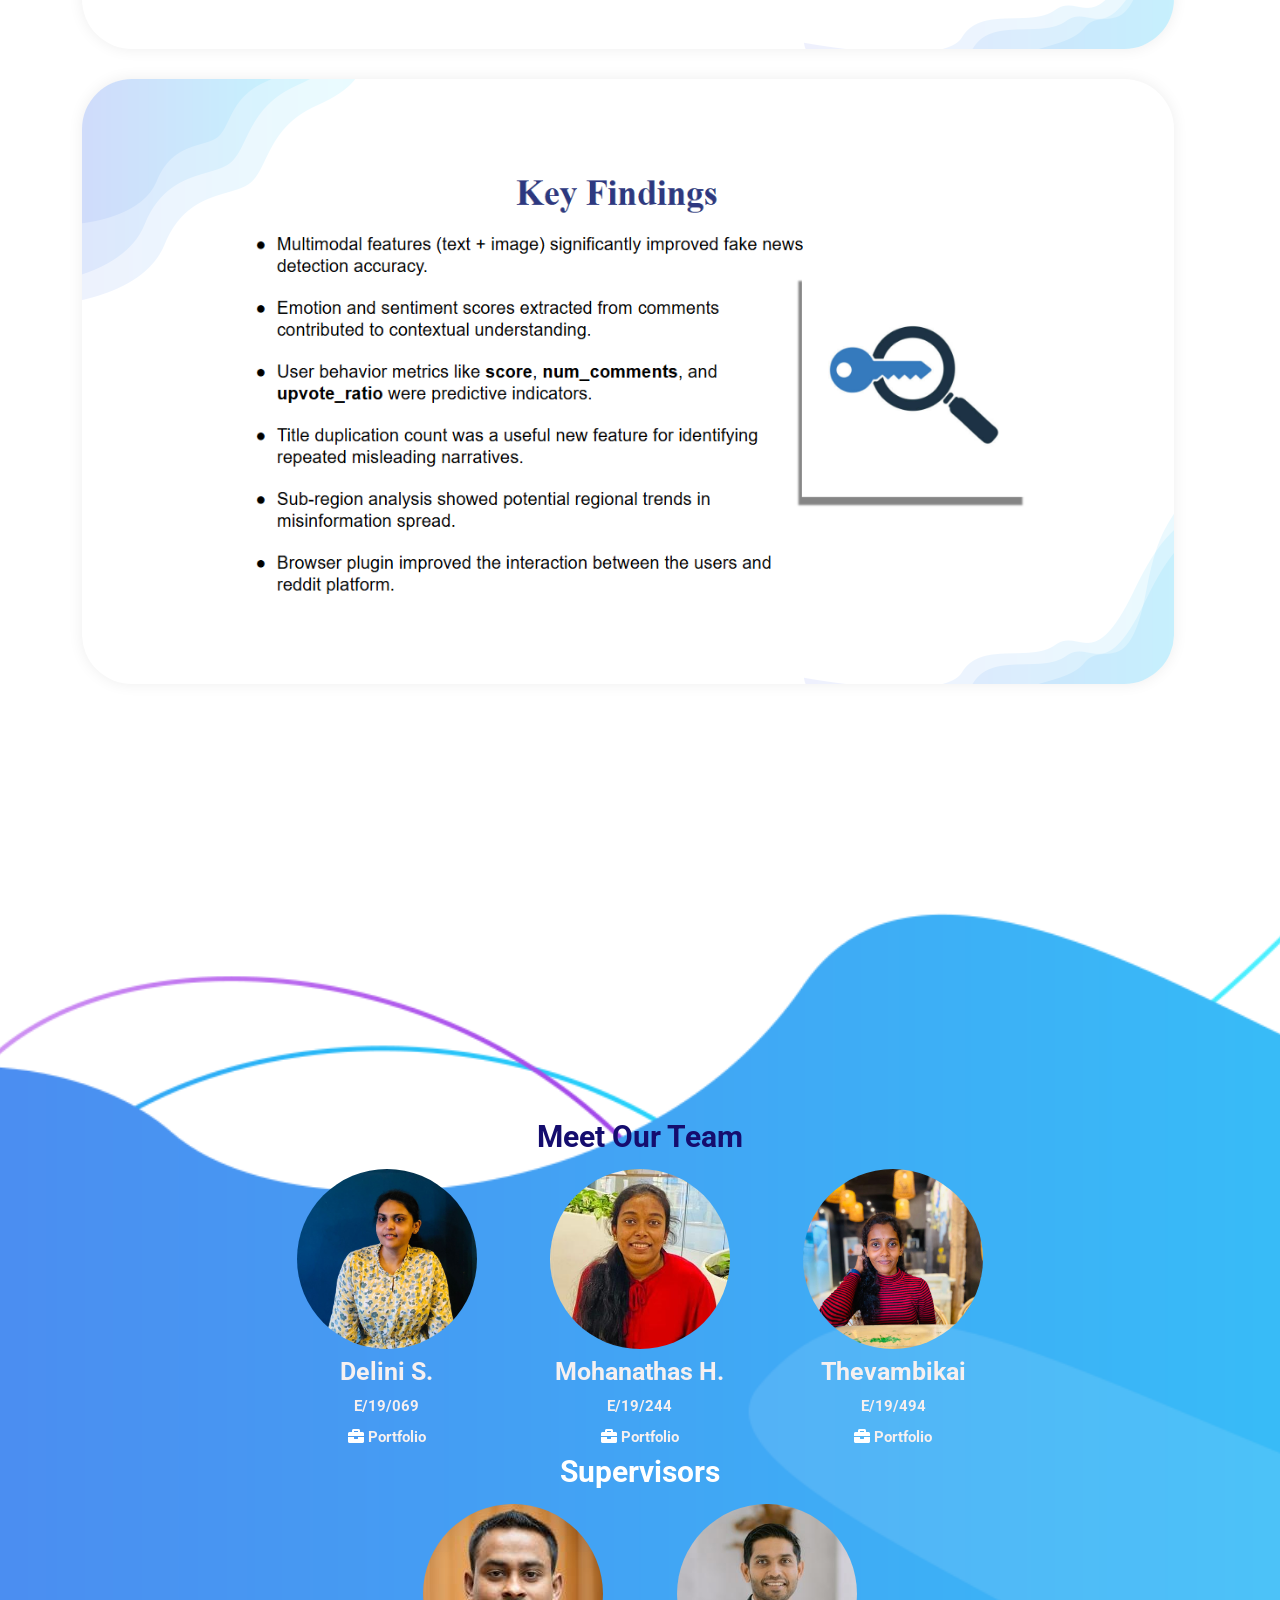
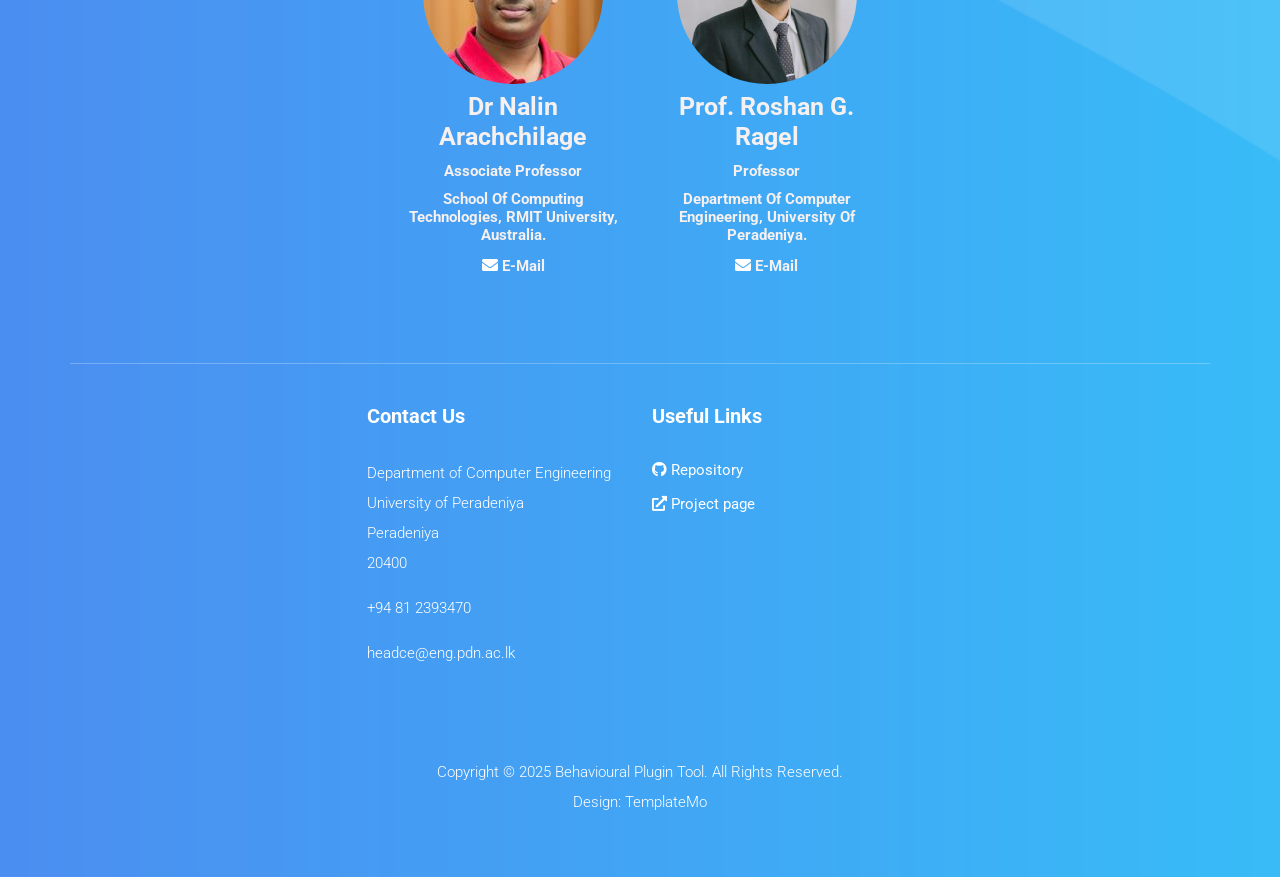
==== commit 4fd87609: "update project page- add user guide" ====
--- a/docs/index.html
+++ b/docs/index.html
@@ -263,8 +263,9 @@
           <div class="section-heading">
             <h4>How <em>the tool</em> works</h4>
             <img src="assets/images/heading-line-dec.png" alt="">
-            <p style="font-size: 20px;"><strong>The plugin integrates behavioural signals, text semantics, and image content to detect fake news in
-              real-time while browsing social media posts.</strong></p>
+            <p style="font-size: 20px;"><strong>The plugin integrates behavioural signals, text semantics, and image
+                content to detect fake news in
+                real-time while browsing social media posts.</strong></p>
           </div>
           <div class="row">
             <div class="col-lg-6">
@@ -574,7 +575,10 @@
           <div class="section-heading">
             <h4>Research <em>&</em> technology</h4>
             <img src="assets/images/heading-line-dec.png" alt="">
-            <p style="font-size: 20px;"><strong>We use a Hybrid BERT model that combines deep language understanding with tabular features like sentiment, emotion, and engagement. This fusion improves fake news detection by capturing both context and behavior. Built with FastAPI and Reddit APIs, our system enables accurate, real-time analysis for social media platforms. </strong></p>
+            <p style="font-size: 20px;"><strong>We use a Hybrid BERT model that combines deep language understanding
+                with tabular features like sentiment, emotion, and engagement. This fusion improves fake news detection
+                by capturing both context and behavior. Built with FastAPI and Reddit APIs, our system enables accurate,
+                real-time analysis for social media platforms. </strong></p>
           </div>
         </div>
         <div class="col-lg-4">
@@ -651,7 +655,8 @@
             <h4>Technologies</h4>
             <ul>
               <li><strong>Python</strong> – Core backend language for processing and ML models</li>
-              <li><strong>FastAPI</strong> – A lightweight and high-performance web framework used to connect the browser plugin with the machine learning model</li>
+              <li><strong>FastAPI</strong> – A lightweight and high-performance web framework used to connect the
+                browser plugin with the machine learning model</li>
               <li><strong>TensorFlow & PyTorch</strong> – For training and deploying text/image models</li>
               <li><strong>NLTK & TextBlob</strong> – Natural language processing and sentiment analysis</li>
               <li><strong>BLIP</strong> – Vision-language model for generating image captions</li>
@@ -692,15 +697,24 @@
             <div class="pricing-item-regular">
               <h4>Demo of the Extension</h4>
               <div>
-                <iframe
-                  width="100%" height="400"
-                  src="https://www.youtube.com/embed/gvi_cIjql60"
+                <iframe width="100%" height="400" src="https://www.youtube.com/embed/gvi_cIjql60"
                   title="Model Output Demo"
                   style="max-width:800px; min-width:280px; border:0; display:block; margin:0 auto;"
                   allow="accelerometer; autoplay; clipboard-write; encrypted-media; gyroscope; picture-in-picture"
                   allowfullscreen>
                 </iframe>
               </div>
+            </div>
+          </div>
+        </div>
+        <div class="row justify-content-center">
+          <div class="width: fit-content;">
+            <div class="pricing-item-regular">
+              <h4>User guide to install and use the Browser plugin</h4>
+              <iframe src="assets/Guide_to_Use_Fake_News_detection_plugin_tool.pdf" width="100%" height="400px">
+                This browser does not support PDFs. Please <a href="assets/user-guide.pdf" target="_blank">download the
+                  PDF</a> instead.
+              </iframe>
             </div>
           </div>
         </div>
